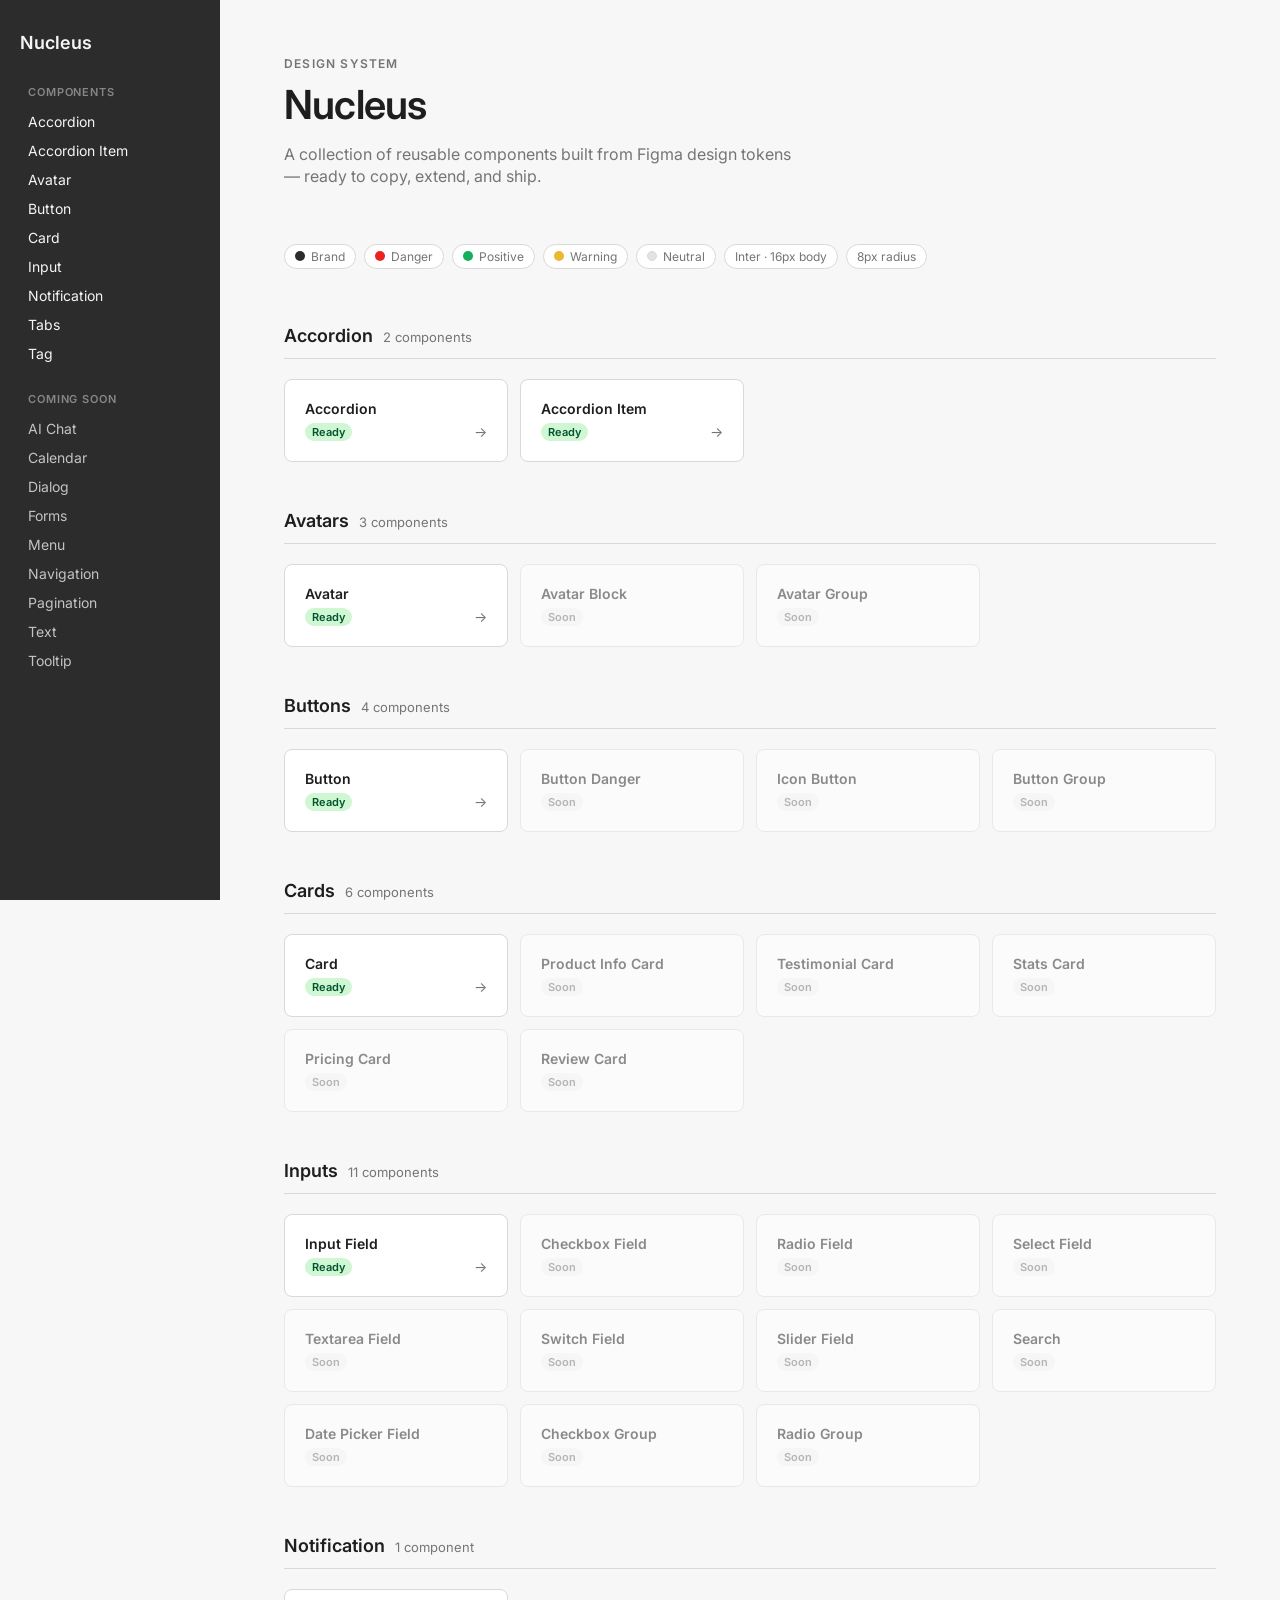
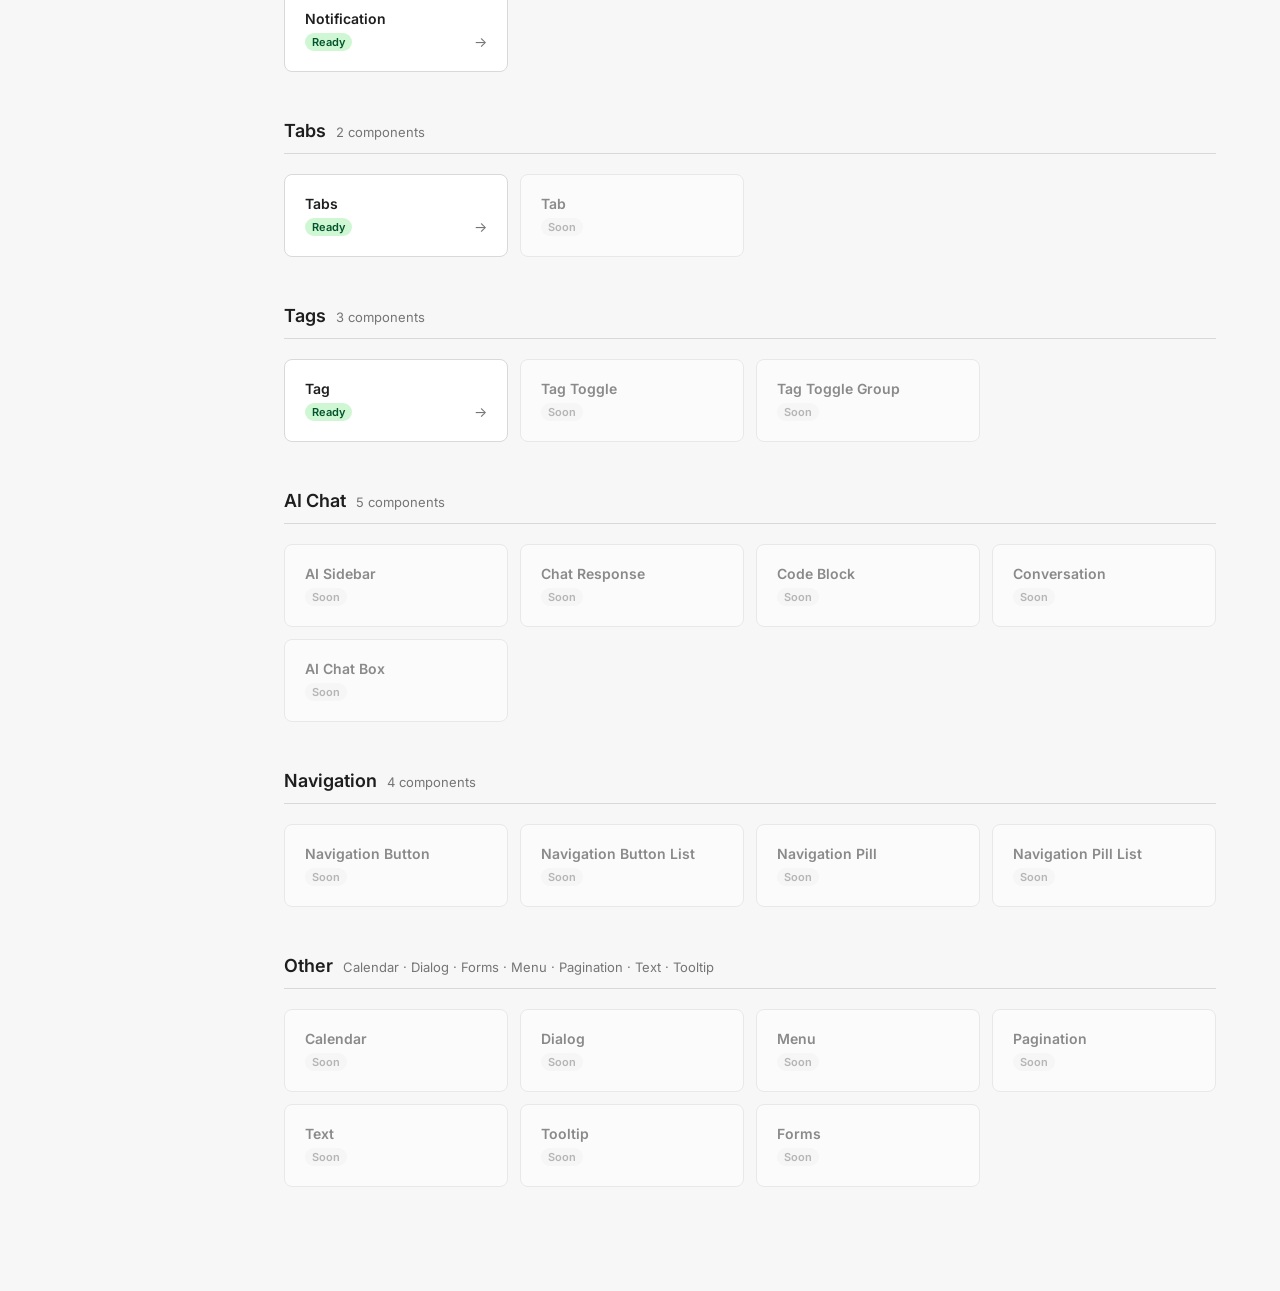
==== index.html @ 60c3a08c "Initial Nucleus design system implementation Implements accordion, avatar, button, card, input, noti" ====
<!DOCTYPE html>
<html lang="en">
<head>
  <meta charset="UTF-8" />
  <meta name="viewport" content="width=device-width, initial-scale=1.0" />
  <title>Nucleus Design System</title>
  <link rel="preconnect" href="https://fonts.googleapis.com" />
  <link rel="preconnect" href="https://fonts.gstatic.com" crossorigin />
  <link href="https://fonts.googleapis.com/css2?family=Inter:wght@400;600&display=swap" rel="stylesheet" />
  <link rel="stylesheet" href="tokens.css" />
  <style>
    *, *::before, *::after { box-sizing: border-box; margin: 0; padding: 0; }

    body {
      font-family: var(--sds-typography-body-font-family);
      background: #f7f7f7;
      color: var(--sds-color-text-default-default);
      min-height: 100vh;
    }

    /* ── Layout ── */
    .layout {
      display: grid;
      grid-template-columns: 220px 1fr;
      min-height: 100vh;
    }

    /* ── Sidebar ── */
    .sidebar {
      background: var(--sds-color-background-brand-default);
      padding: 32px 20px;
      position: sticky;
      top: 0;
      height: 100vh;
      overflow-y: auto;
    }

    .sidebar__logo {
      font-size: 18px;
      font-weight: var(--sds-typography-body-font-weight-strong);
      color: var(--sds-color-text-brand-on-brand);
      margin-bottom: 32px;
      display: block;
      text-decoration: none;
    }

    .sidebar__section {
      margin-bottom: 24px;
    }

    .sidebar__label {
      font-size: 11px;
      font-weight: 600;
      letter-spacing: 0.08em;
      text-transform: uppercase;
      color: rgba(245,245,245,0.45);
      margin-bottom: 8px;
      padding: 0 8px;
    }

    .sidebar__link {
      display: block;
      padding: 6px 8px;
      border-radius: var(--sds-size-radius-100);
      font-size: 14px;
      color: rgba(245,245,245,0.75);
      text-decoration: none;
      transition: background 0.1s, color 0.1s;
    }

    .sidebar__link:hover {
      background: rgba(255,255,255,0.1);
      color: var(--sds-color-text-brand-on-brand);
    }

    .sidebar__link.available {
      color: var(--sds-color-text-brand-on-brand);
    }

    /* ── Main ── */
    .main {
      padding: 56px 64px;
      max-width: 1100px;
    }

    /* ── Hero ── */
    .hero {
      margin-bottom: 56px;
    }

    .hero__eyebrow {
      font-size: 12px;
      font-weight: 600;
      letter-spacing: 0.1em;
      text-transform: uppercase;
      color: var(--sds-color-text-default-secondary);
      margin-bottom: 12px;
    }

    .hero__title {
      font-size: 40px;
      font-weight: var(--sds-typography-heading-font-weight);
      letter-spacing: -0.02em;
      line-height: 1.1;
      color: var(--sds-color-text-default-default);
      margin-bottom: 16px;
    }

    .hero__subtitle {
      font-size: var(--sds-typography-body-size-medium);
      line-height: var(--sds-typography-body-line-height);
      color: var(--sds-color-text-default-secondary);
      max-width: 520px;
    }

    /* ── Token strip ── */
    .token-strip {
      display: flex;
      gap: 8px;
      margin-bottom: 56px;
      flex-wrap: wrap;
    }

    .token-chip {
      display: inline-flex;
      align-items: center;
      gap: 6px;
      padding: 4px 10px;
      border-radius: var(--sds-size-radius-full);
      border: 1px solid var(--sds-color-border-default-default);
      font-size: 12px;
      color: var(--sds-color-text-default-secondary);
      background: var(--sds-color-background-default-default);
    }

    .token-chip__dot {
      width: 10px;
      height: 10px;
      border-radius: 50%;
      flex-shrink: 0;
    }

    /* ── Section ── */
    .section { margin-bottom: 48px; }

    .section__header {
      display: flex;
      align-items: baseline;
      gap: 10px;
      margin-bottom: 20px;
      padding-bottom: 12px;
      border-bottom: 1px solid var(--sds-color-border-default-default);
    }

    .section__title {
      font-size: 18px;
      font-weight: var(--sds-typography-body-font-weight-strong);
      color: var(--sds-color-text-default-default);
    }

    .section__count {
      font-size: 13px;
      color: var(--sds-color-text-default-secondary);
    }

    /* ── Component grid ── */
    .grid {
      display: grid;
      grid-template-columns: repeat(auto-fill, minmax(200px, 1fr));
      gap: 12px;
    }

    /* ── Component card ── */
    .comp-card {
      background: var(--sds-color-background-default-default);
      border: 1px solid var(--sds-color-border-default-default);
      border-radius: var(--sds-size-radius-200);
      padding: 20px;
      text-decoration: none;
      display: flex;
      flex-direction: column;
      gap: 6px;
      transition: border-color 0.15s, box-shadow 0.15s;
    }

    .comp-card:hover {
      border-color: var(--sds-color-border-neutral-secondary);
      box-shadow: 0 2px 8px rgba(0,0,0,0.08);
    }

    .comp-card--available {
      cursor: pointer;
    }

    .comp-card--unavailable {
      opacity: 0.5;
      cursor: default;
      pointer-events: none;
    }

    .comp-card__name {
      font-size: 14px;
      font-weight: var(--sds-typography-body-font-weight-strong);
      color: var(--sds-color-text-default-default);
    }

    .comp-card__meta {
      display: flex;
      align-items: center;
      justify-content: space-between;
    }

    .comp-card__arrow {
      font-size: 14px;
      color: var(--sds-color-text-default-secondary);
    }

    .badge {
      font-size: 11px;
      font-weight: 600;
      padding: 2px 7px;
      border-radius: var(--sds-size-radius-full);
    }

    .badge--ready {
      background: var(--sds-color-background-positive-secondary);
      color: var(--sds-color-text-positive-on-positive-secondary);
    }

    .badge--soon {
      background: var(--sds-color-background-default-secondary);
      color: var(--sds-color-text-default-secondary);
    }
  </style>
</head>
<body>
  <div class="layout">

    <!-- Sidebar -->
    <nav class="sidebar">
      <a class="sidebar__logo" href="index.html">Nucleus</a>

      <div class="sidebar__section">
        <div class="sidebar__label">Components</div>
        <a class="sidebar__link available" href="components/accordion.html">Accordion</a>
        <a class="sidebar__link available" href="components/accordion-item.html">Accordion Item</a>
        <a class="sidebar__link available" href="components/avatar.html">Avatar</a>
        <a class="sidebar__link available" href="components/button.html">Button</a>
        <a class="sidebar__link available" href="components/card.html">Card</a>
        <a class="sidebar__link available" href="components/input.html">Input</a>
        <a class="sidebar__link available" href="components/notification.html">Notification</a>
        <a class="sidebar__link available" href="components/tabs.html">Tabs</a>
        <a class="sidebar__link available" href="components/tag.html">Tag</a>
      </div>

      <div class="sidebar__section">
        <div class="sidebar__label">Coming soon</div>
        <a class="sidebar__link" href="#">AI Chat</a>
        <a class="sidebar__link" href="#">Calendar</a>
        <a class="sidebar__link" href="#">Dialog</a>
        <a class="sidebar__link" href="#">Forms</a>
        <a class="sidebar__link" href="#">Menu</a>
        <a class="sidebar__link" href="#">Navigation</a>
        <a class="sidebar__link" href="#">Pagination</a>
        <a class="sidebar__link" href="#">Text</a>
        <a class="sidebar__link" href="#">Tooltip</a>
      </div>
    </nav>

    <!-- Main content -->
    <main class="main">

      <!-- Hero -->
      <div class="hero">
        <p class="hero__eyebrow">Design System</p>
        <h1 class="hero__title">Nucleus</h1>
        <p class="hero__subtitle">A collection of reusable components built from Figma design tokens — ready to copy, extend, and ship.</p>
      </div>

      <!-- Token preview strip -->
      <div class="token-strip">
        <span class="token-chip"><span class="token-chip__dot" style="background:#2c2c2c"></span>Brand</span>
        <span class="token-chip"><span class="token-chip__dot" style="background:#ec221f"></span>Danger</span>
        <span class="token-chip"><span class="token-chip__dot" style="background:#14ae5c"></span>Positive</span>
        <span class="token-chip"><span class="token-chip__dot" style="background:#e8b931"></span>Warning</span>
        <span class="token-chip"><span class="token-chip__dot" style="background:#e3e3e3; border:1px solid #d9d9d9"></span>Neutral</span>
        <span class="token-chip">Inter · 16px body</span>
        <span class="token-chip">8px radius</span>
      </div>

      <!-- Accordion -->
      <div class="section">
        <div class="section__header">
          <span class="section__title">Accordion</span>
          <span class="section__count">2 components</span>
        </div>
        <div class="grid">
          <a class="comp-card comp-card--available" href="components/accordion.html">
            <span class="comp-card__name">Accordion</span>
            <div class="comp-card__meta">
              <span class="badge badge--ready">Ready</span>
              <span class="comp-card__arrow">→</span>
            </div>
          </a>
          <a class="comp-card comp-card--available" href="components/accordion-item.html">
            <span class="comp-card__name">Accordion Item</span>
            <div class="comp-card__meta">
              <span class="badge badge--ready">Ready</span>
              <span class="comp-card__arrow">→</span>
            </div>
          </a>
        </div>
      </div>

      <!-- Avatars -->
      <div class="section">
        <div class="section__header">
          <span class="section__title">Avatars</span>
          <span class="section__count">3 components</span>
        </div>
        <div class="grid">
          <a class="comp-card comp-card--available" href="components/avatar.html">
            <span class="comp-card__name">Avatar</span>
            <div class="comp-card__meta">
              <span class="badge badge--ready">Ready</span>
              <span class="comp-card__arrow">→</span>
            </div>
          </a>
          <div class="comp-card comp-card--unavailable">
            <span class="comp-card__name">Avatar Block</span>
            <div class="comp-card__meta"><span class="badge badge--soon">Soon</span></div>
          </div>
          <div class="comp-card comp-card--unavailable">
            <span class="comp-card__name">Avatar Group</span>
            <div class="comp-card__meta"><span class="badge badge--soon">Soon</span></div>
          </div>
        </div>
      </div>

      <!-- Buttons -->
      <div class="section">
        <div class="section__header">
          <span class="section__title">Buttons</span>
          <span class="section__count">4 components</span>
        </div>
        <div class="grid">
          <a class="comp-card comp-card--available" href="components/button.html">
            <span class="comp-card__name">Button</span>
            <div class="comp-card__meta">
              <span class="badge badge--ready">Ready</span>
              <span class="comp-card__arrow">→</span>
            </div>
          </a>
          <div class="comp-card comp-card--unavailable">
            <span class="comp-card__name">Button Danger</span>
            <div class="comp-card__meta"><span class="badge badge--soon">Soon</span></div>
          </div>
          <div class="comp-card comp-card--unavailable">
            <span class="comp-card__name">Icon Button</span>
            <div class="comp-card__meta"><span class="badge badge--soon">Soon</span></div>
          </div>
          <div class="comp-card comp-card--unavailable">
            <span class="comp-card__name">Button Group</span>
            <div class="comp-card__meta"><span class="badge badge--soon">Soon</span></div>
          </div>
        </div>
      </div>

      <!-- Cards -->
      <div class="section">
        <div class="section__header">
          <span class="section__title">Cards</span>
          <span class="section__count">6 components</span>
        </div>
        <div class="grid">
          <a class="comp-card comp-card--available" href="components/card.html">
            <span class="comp-card__name">Card</span>
            <div class="comp-card__meta">
              <span class="badge badge--ready">Ready</span>
              <span class="comp-card__arrow">→</span>
            </div>
          </a>
          <div class="comp-card comp-card--unavailable">
            <span class="comp-card__name">Product Info Card</span>
            <div class="comp-card__meta"><span class="badge badge--soon">Soon</span></div>
          </div>
          <div class="comp-card comp-card--unavailable">
            <span class="comp-card__name">Testimonial Card</span>
            <div class="comp-card__meta"><span class="badge badge--soon">Soon</span></div>
          </div>
          <div class="comp-card comp-card--unavailable">
            <span class="comp-card__name">Stats Card</span>
            <div class="comp-card__meta"><span class="badge badge--soon">Soon</span></div>
          </div>
          <div class="comp-card comp-card--unavailable">
            <span class="comp-card__name">Pricing Card</span>
            <div class="comp-card__meta"><span class="badge badge--soon">Soon</span></div>
          </div>
          <div class="comp-card comp-card--unavailable">
            <span class="comp-card__name">Review Card</span>
            <div class="comp-card__meta"><span class="badge badge--soon">Soon</span></div>
          </div>
        </div>
      </div>

      <!-- Inputs -->
      <div class="section">
        <div class="section__header">
          <span class="section__title">Inputs</span>
          <span class="section__count">11 components</span>
        </div>
        <div class="grid">
          <a class="comp-card comp-card--available" href="components/input.html">
            <span class="comp-card__name">Input Field</span>
            <div class="comp-card__meta">
              <span class="badge badge--ready">Ready</span>
              <span class="comp-card__arrow">→</span>
            </div>
          </a>
          <div class="comp-card comp-card--unavailable">
            <span class="comp-card__name">Checkbox Field</span>
            <div class="comp-card__meta"><span class="badge badge--soon">Soon</span></div>
          </div>
          <div class="comp-card comp-card--unavailable">
            <span class="comp-card__name">Radio Field</span>
            <div class="comp-card__meta"><span class="badge badge--soon">Soon</span></div>
          </div>
          <div class="comp-card comp-card--unavailable">
            <span class="comp-card__name">Select Field</span>
            <div class="comp-card__meta"><span class="badge badge--soon">Soon</span></div>
          </div>
          <div class="comp-card comp-card--unavailable">
            <span class="comp-card__name">Textarea Field</span>
            <div class="comp-card__meta"><span class="badge badge--soon">Soon</span></div>
          </div>
          <div class="comp-card comp-card--unavailable">
            <span class="comp-card__name">Switch Field</span>
            <div class="comp-card__meta"><span class="badge badge--soon">Soon</span></div>
          </div>
          <div class="comp-card comp-card--unavailable">
            <span class="comp-card__name">Slider Field</span>
            <div class="comp-card__meta"><span class="badge badge--soon">Soon</span></div>
          </div>
          <div class="comp-card comp-card--unavailable">
            <span class="comp-card__name">Search</span>
            <div class="comp-card__meta"><span class="badge badge--soon">Soon</span></div>
          </div>
          <div class="comp-card comp-card--unavailable">
            <span class="comp-card__name">Date Picker Field</span>
            <div class="comp-card__meta"><span class="badge badge--soon">Soon</span></div>
          </div>
          <div class="comp-card comp-card--unavailable">
            <span class="comp-card__name">Checkbox Group</span>
            <div class="comp-card__meta"><span class="badge badge--soon">Soon</span></div>
          </div>
          <div class="comp-card comp-card--unavailable">
            <span class="comp-card__name">Radio Group</span>
            <div class="comp-card__meta"><span class="badge badge--soon">Soon</span></div>
          </div>
        </div>
      </div>

      <!-- Notification -->
      <div class="section">
        <div class="section__header">
          <span class="section__title">Notification</span>
          <span class="section__count">1 component</span>
        </div>
        <div class="grid">
          <a class="comp-card comp-card--available" href="components/notification.html">
            <span class="comp-card__name">Notification</span>
            <div class="comp-card__meta">
              <span class="badge badge--ready">Ready</span>
              <span class="comp-card__arrow">→</span>
            </div>
          </a>
        </div>
      </div>

      <!-- Tabs -->
      <div class="section">
        <div class="section__header">
          <span class="section__title">Tabs</span>
          <span class="section__count">2 components</span>
        </div>
        <div class="grid">
          <a class="comp-card comp-card--available" href="components/tabs.html">
            <span class="comp-card__name">Tabs</span>
            <div class="comp-card__meta">
              <span class="badge badge--ready">Ready</span>
              <span class="comp-card__arrow">→</span>
            </div>
          </a>
          <div class="comp-card comp-card--unavailable">
            <span class="comp-card__name">Tab</span>
            <div class="comp-card__meta"><span class="badge badge--soon">Soon</span></div>
          </div>
        </div>
      </div>

      <!-- Tags -->
      <div class="section">
        <div class="section__header">
          <span class="section__title">Tags</span>
          <span class="section__count">3 components</span>
        </div>
        <div class="grid">
          <a class="comp-card comp-card--available" href="components/tag.html">
            <span class="comp-card__name">Tag</span>
            <div class="comp-card__meta">
              <span class="badge badge--ready">Ready</span>
              <span class="comp-card__arrow">→</span>
            </div>
          </a>
          <div class="comp-card comp-card--unavailable">
            <span class="comp-card__name">Tag Toggle</span>
            <div class="comp-card__meta"><span class="badge badge--soon">Soon</span></div>
          </div>
          <div class="comp-card comp-card--unavailable">
            <span class="comp-card__name">Tag Toggle Group</span>
            <div class="comp-card__meta"><span class="badge badge--soon">Soon</span></div>
          </div>
        </div>
      </div>

      <!-- Coming Soon categories -->
      <div class="section">
        <div class="section__header">
          <span class="section__title">AI Chat</span>
          <span class="section__count">5 components</span>
        </div>
        <div class="grid">
          <div class="comp-card comp-card--unavailable"><span class="comp-card__name">AI Sidebar</span><div class="comp-card__meta"><span class="badge badge--soon">Soon</span></div></div>
          <div class="comp-card comp-card--unavailable"><span class="comp-card__name">Chat Response</span><div class="comp-card__meta"><span class="badge badge--soon">Soon</span></div></div>
          <div class="comp-card comp-card--unavailable"><span class="comp-card__name">Code Block</span><div class="comp-card__meta"><span class="badge badge--soon">Soon</span></div></div>
          <div class="comp-card comp-card--unavailable"><span class="comp-card__name">Conversation</span><div class="comp-card__meta"><span class="badge badge--soon">Soon</span></div></div>
          <div class="comp-card comp-card--unavailable"><span class="comp-card__name">AI Chat Box</span><div class="comp-card__meta"><span class="badge badge--soon">Soon</span></div></div>
        </div>
      </div>

      <div class="section">
        <div class="section__header">
          <span class="section__title">Navigation</span>
          <span class="section__count">4 components</span>
        </div>
        <div class="grid">
          <div class="comp-card comp-card--unavailable"><span class="comp-card__name">Navigation Button</span><div class="comp-card__meta"><span class="badge badge--soon">Soon</span></div></div>
          <div class="comp-card comp-card--unavailable"><span class="comp-card__name">Navigation Button List</span><div class="comp-card__meta"><span class="badge badge--soon">Soon</span></div></div>
          <div class="comp-card comp-card--unavailable"><span class="comp-card__name">Navigation Pill</span><div class="comp-card__meta"><span class="badge badge--soon">Soon</span></div></div>
          <div class="comp-card comp-card--unavailable"><span class="comp-card__name">Navigation Pill List</span><div class="comp-card__meta"><span class="badge badge--soon">Soon</span></div></div>
        </div>
      </div>

      <div class="section">
        <div class="section__header">
          <span class="section__title">Other</span>
          <span class="section__count">Calendar · Dialog · Forms · Menu · Pagination · Text · Tooltip</span>
        </div>
        <div class="grid">
          <div class="comp-card comp-card--unavailable"><span class="comp-card__name">Calendar</span><div class="comp-card__meta"><span class="badge badge--soon">Soon</span></div></div>
          <div class="comp-card comp-card--unavailable"><span class="comp-card__name">Dialog</span><div class="comp-card__meta"><span class="badge badge--soon">Soon</span></div></div>
          <div class="comp-card comp-card--unavailable"><span class="comp-card__name">Menu</span><div class="comp-card__meta"><span class="badge badge--soon">Soon</span></div></div>
          <div class="comp-card comp-card--unavailable"><span class="comp-card__name">Pagination</span><div class="comp-card__meta"><span class="badge badge--soon">Soon</span></div></div>
          <div class="comp-card comp-card--unavailable"><span class="comp-card__name">Text</span><div class="comp-card__meta"><span class="badge badge--soon">Soon</span></div></div>
          <div class="comp-card comp-card--unavailable"><span class="comp-card__name">Tooltip</span><div class="comp-card__meta"><span class="badge badge--soon">Soon</span></div></div>
          <div class="comp-card comp-card--unavailable"><span class="comp-card__name">Forms</span><div class="comp-card__meta"><span class="badge badge--soon">Soon</span></div></div>
        </div>
      </div>

    </main>
  </div>
</body>
</html>
---- tokens.css ----
:root {
  /* ── Typography ── */
  --sds-typography-body-font-family: 'Inter', sans-serif;
  --sds-typography-body-font-weight-regular: 400;
  --sds-typography-body-font-weight-strong: 600;
  --sds-typography-body-size-medium: 16px;
  --sds-typography-body-size-small: 14px;
  --sds-typography-heading-font-family: 'Inter', sans-serif;
  --sds-typography-heading-font-weight: 600;
  --sds-typography-heading-size-base: 24px;
  --sds-typography-heading-line-height: 1.2;
  --sds-typography-heading-letter-spacing: -0.02em;
  --sds-typography-subheading-font-family: 'Inter', sans-serif;
  --sds-typography-subheading-font-weight: 400;
  --sds-typography-subheading-size-medium: 20px;
  --sds-typography-subheading-line-height: 1.2;
  --sds-typography-body-line-height: 1.4;
  --sds-typography-scale-06: 32px;
  --sds-typography-scale-07: 40px;

  /* ── Spacing ── */
  --sds-size-space-100: 4px;
  --sds-size-space-200: 8px;
  --sds-size-space-300: 12px;
  --sds-size-space-400: 16px;
  --sds-size-space-600: 24px;
  --sds-size-padding-md: 12px;
  --sds-size-padding-lg: 16px;

  /* ── Border ── */
  --sds-size-stroke-border: 1px;
  --sds-responsive-border-width: 1px;

  /* ── Radius ── */
  --sds-size-radius-100: 4px;
  --sds-size-radius-200: 8px;
  --sds-size-radius-full: 9999px;

  /* ── Icon sizes ── */
  --sds-size-icon-small: 24px;
  --sds-size-icon-medium: 32px;
  --sds-size-icon-large: 40px;

  /* ── Colors: Text ── */
  --sds-color-text-default-default: #1e1e1e;
  --sds-color-text-default-secondary: #757575;
  --sds-color-text-default-tertiary: #b3b3b3;
  --sds-color-text-neutral-default: #303030;
  --sds-color-text-neutral-tertiary: #767676;
  --sds-color-text-brand-on-brand: #f5f5f5;
  --sds-color-text-brand-on-brand-tertiary: #2c2c2c;
  --sds-color-text-danger-default: #900b09;
  --sds-color-text-danger-on-danger: #fee9e7;
  --sds-color-text-danger-on-danger-secondary: #900b09;
  --sds-color-text-danger-on-danger-tertiary: #900b09;
  --sds-color-text-positive-on-positive: #ebffee;
  --sds-color-text-positive-on-positive-secondary: #02542d;
  --sds-color-text-warning-on-warning: #401b01;
  --sds-color-text-warning-on-warning-secondary: #682d03;
  --sds-color-text-disabled-default: #b3b3b3;
  --sds-color-text-disabled-on-disabled: #b3b3b3;

  /* ── Colors: Background ── */
  --sds-color-background-default-default: #ffffff;
  --sds-color-background-default-default-hover: #f5f5f5;
  --sds-color-background-default-secondary: #f5f5f5;
  --sds-color-background-default-secondary-hover: #e6e6e6;
  --sds-color-background-default-tertiary: #d9d9d9;
  --sds-color-background-default-tertiary-hover: #b3b3b3;
  --sds-color-background-brand-default: #2c2c2c;
  --sds-color-background-brand-hover: #1e1e1e;
  --sds-color-background-brand-tertiary: #f5f5f5;
  --sds-color-background-brand-tertiary-hover: #e6e6e6;
  --sds-color-background-neutral-tertiary: #e3e3e3;
  --sds-color-background-neutral-tertiary-hover: #cdcdcd;
  --sds-color-background-danger-default: #ec221f;
  --sds-color-background-danger-hover: #c00f0c;
  --sds-color-background-danger-secondary: #fdd3d0;
  --sds-color-background-danger-secondary-hover: #fcb3ad;
  --sds-color-background-danger-tertiary: #fee9e7;
  --sds-color-background-positive-default: #14ae5c;
  --sds-color-background-positive-hover: #009951;
  --sds-color-background-positive-secondary: #cff7d3;
  --sds-color-background-positive-secondary-hover: #aff4c6;
  --sds-color-background-warning-default: #e8b931;
  --sds-color-background-warning-hover: #e5a000;
  --sds-color-background-warning-secondary: #fff1c2;
  --sds-color-background-warning-secondary-hover: #ffe8a3;
  --sds-color-background-disabled-default: #d9d9d9;
  --sds-color-slate-200: #e3e3e3;

  /* ── Colors: Border ── */
  --sds-color-border-default-default: #d9d9d9;
  --sds-color-border-default-secondary: #757575;
  --sds-color-border-brand-default: #2c2c2c;
  --sds-color-border-neutral-default: #303030;
  --sds-color-border-neutral-secondary: #767676;
  --sds-color-border-neutral-tertiary: #b2b2b2;
  --sds-color-border-danger-default: #900b09;
  --sds-color-border-danger-secondary: #c00f0c;
  --sds-color-border-danger-tertiary: #ec221f;
  --sds-color-border-disabled-default: #b3b3b3;

  /* ── Colors: Icon ── */
  --sds-color-icon-default-default: #1e1e1e;
}
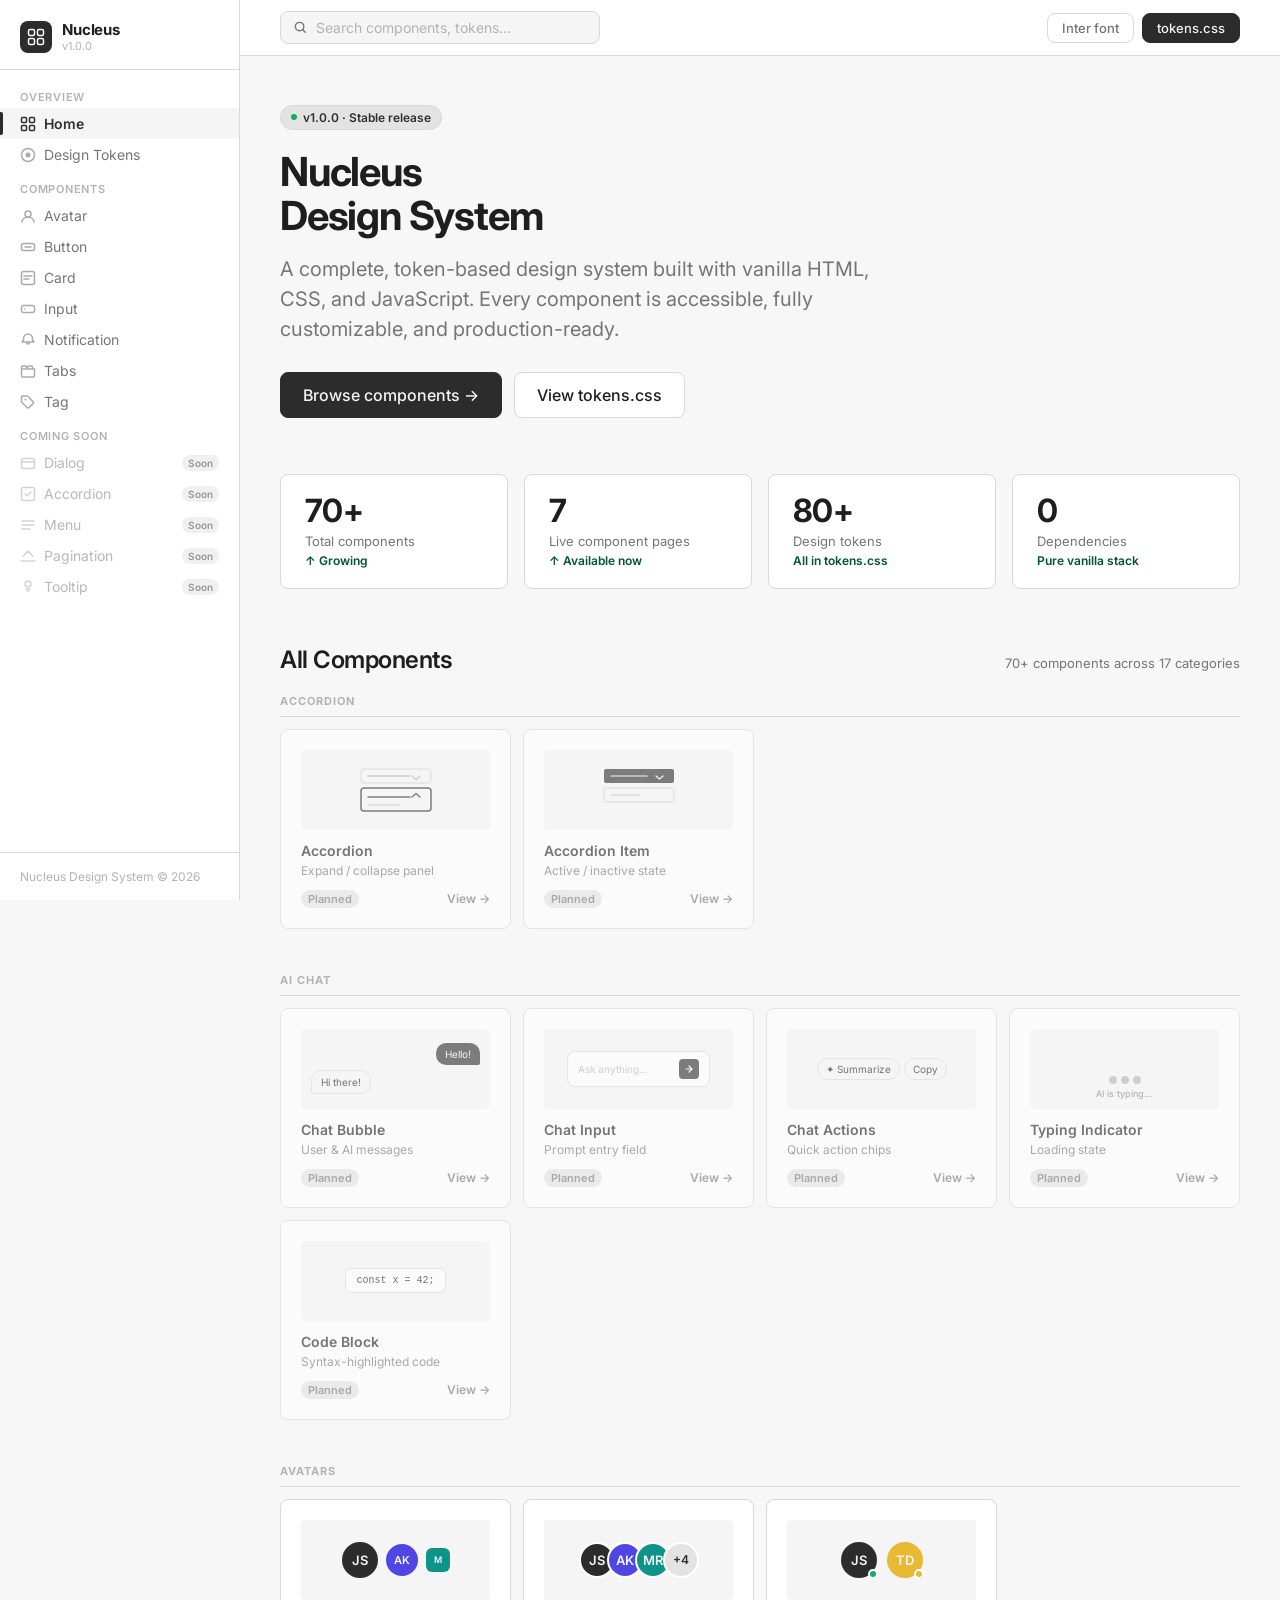
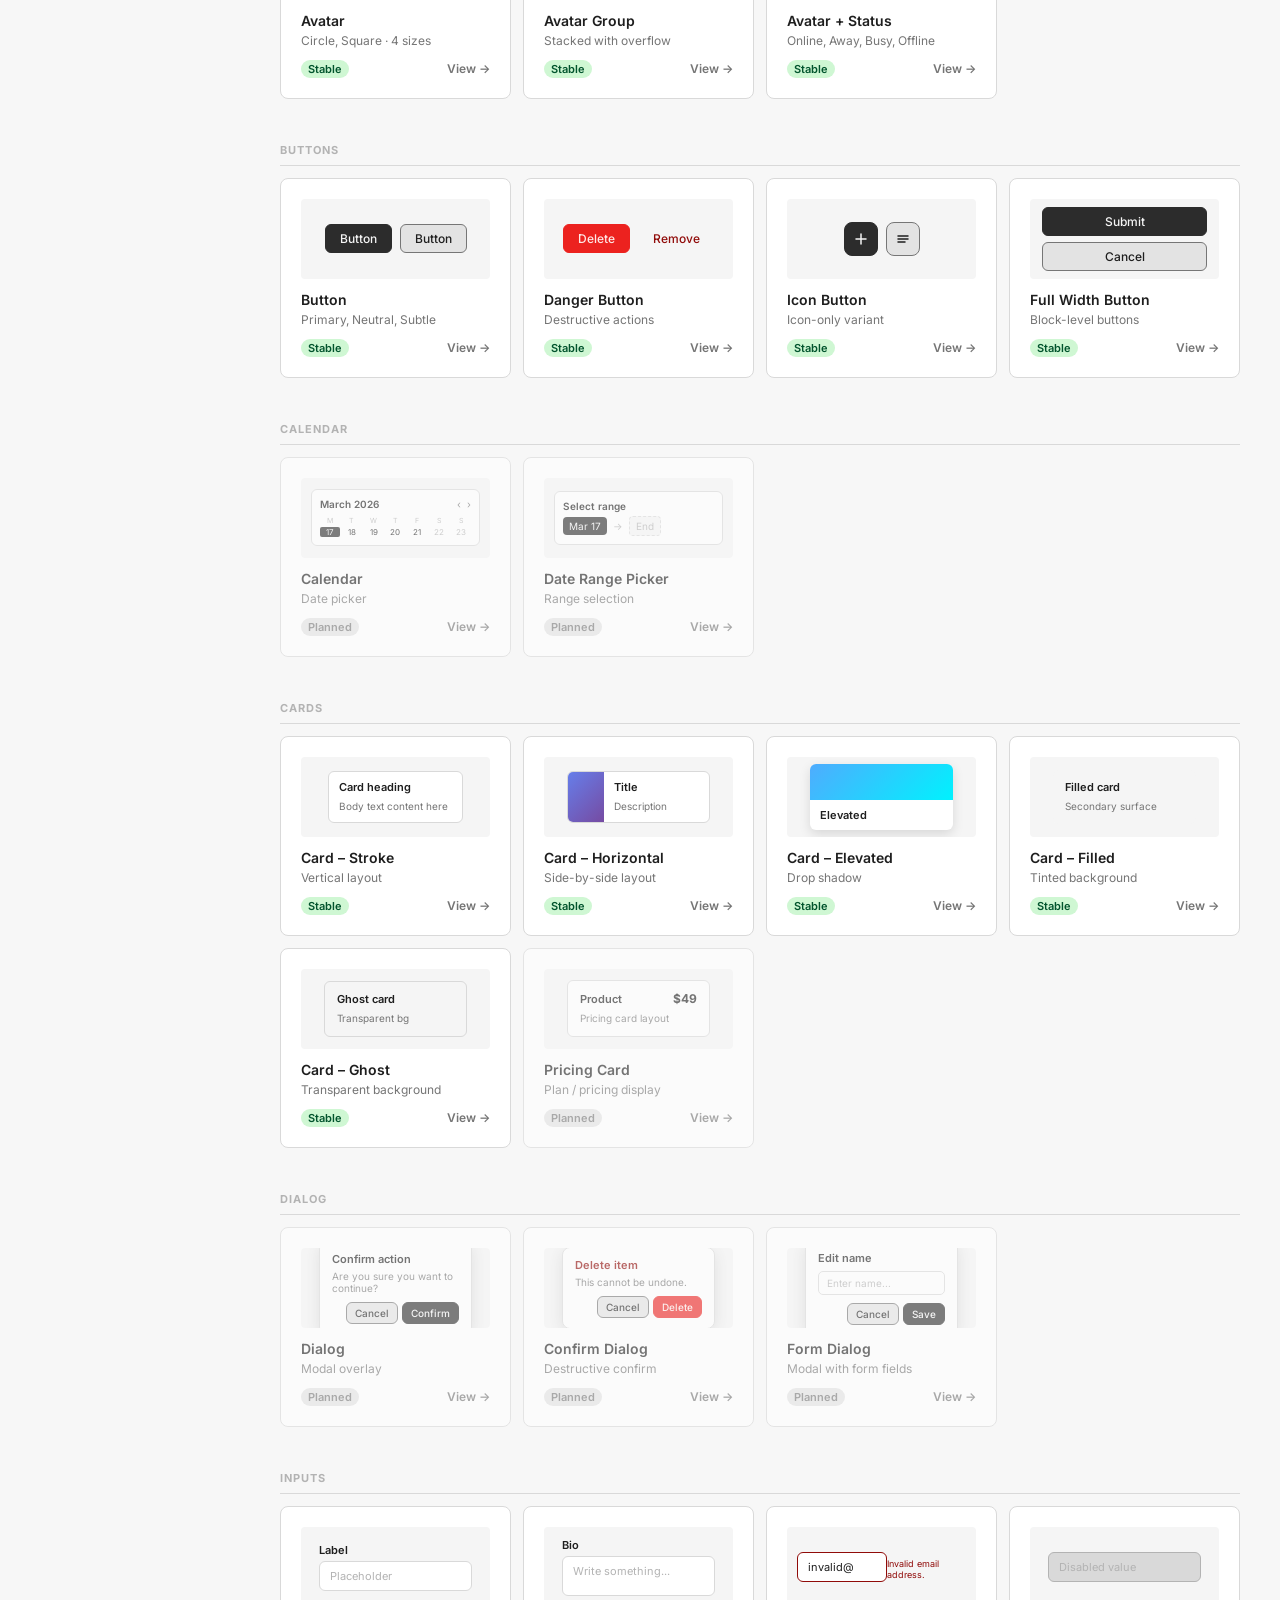
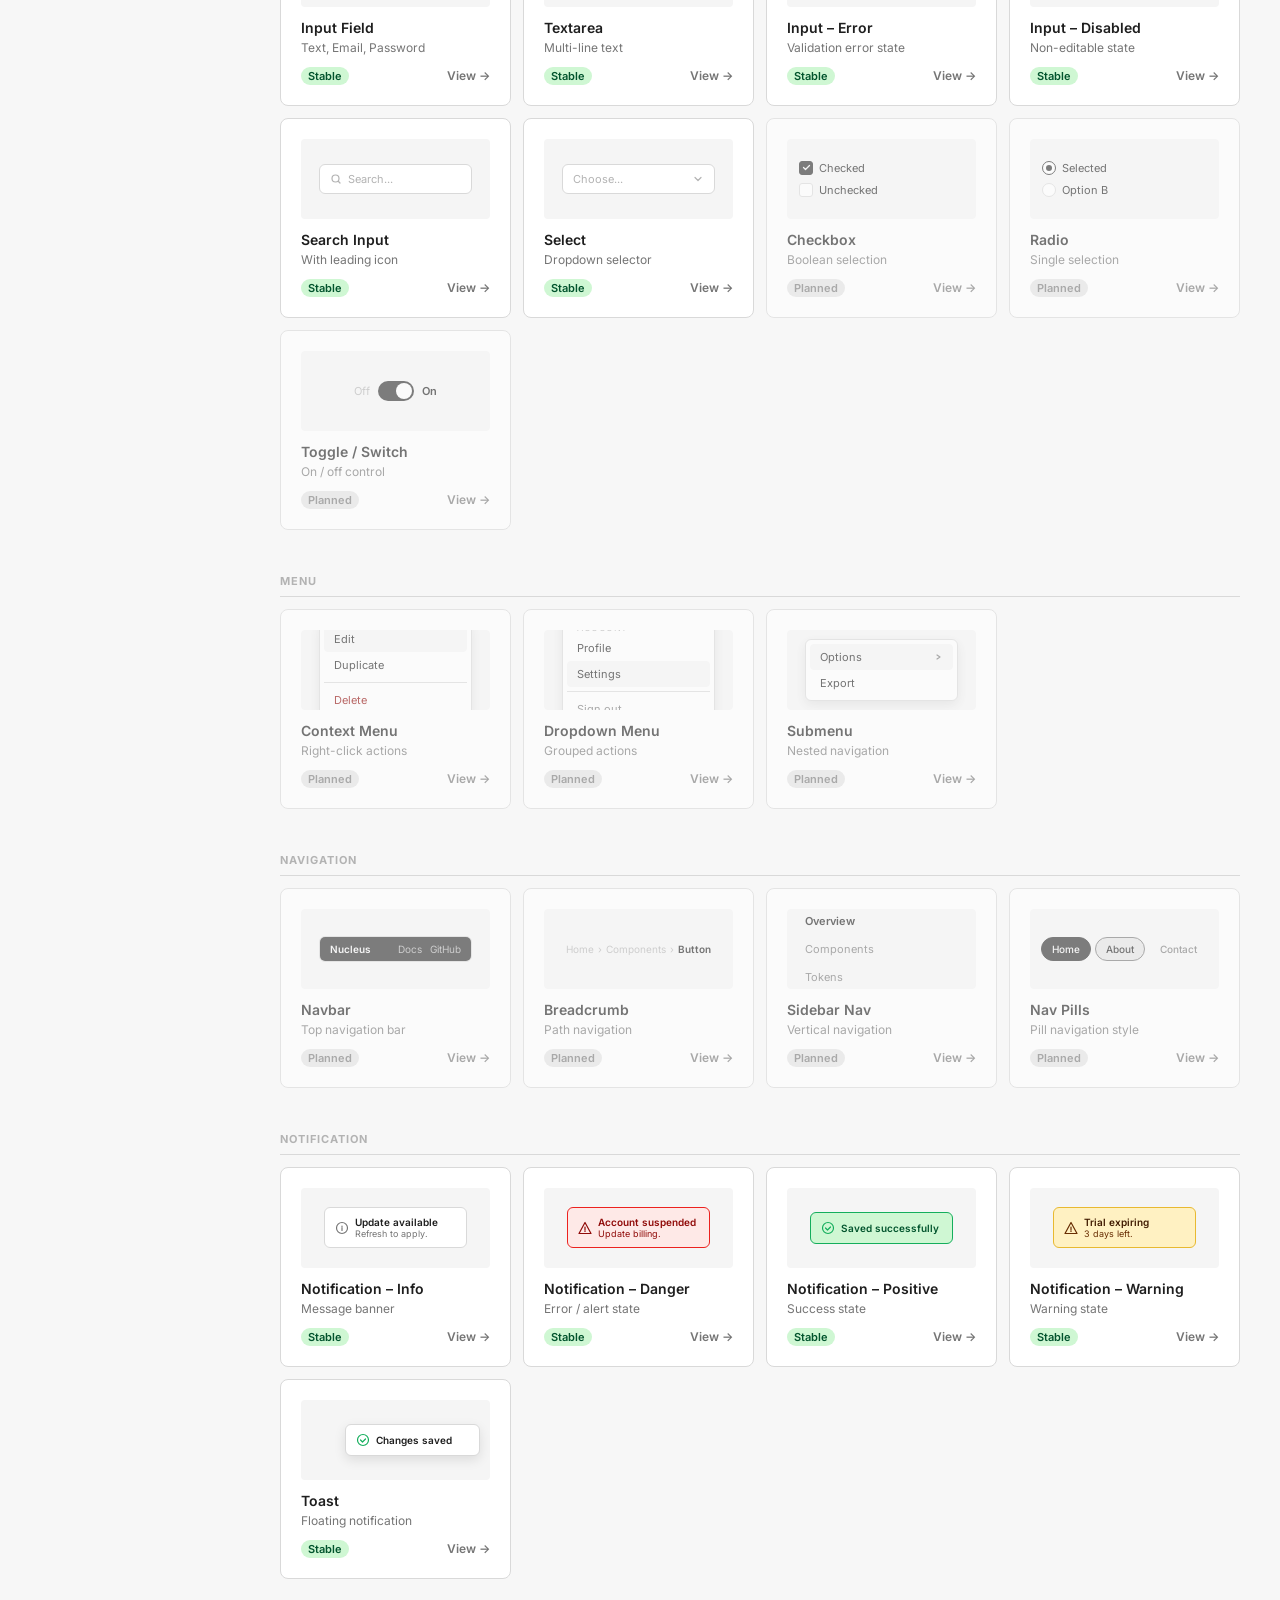
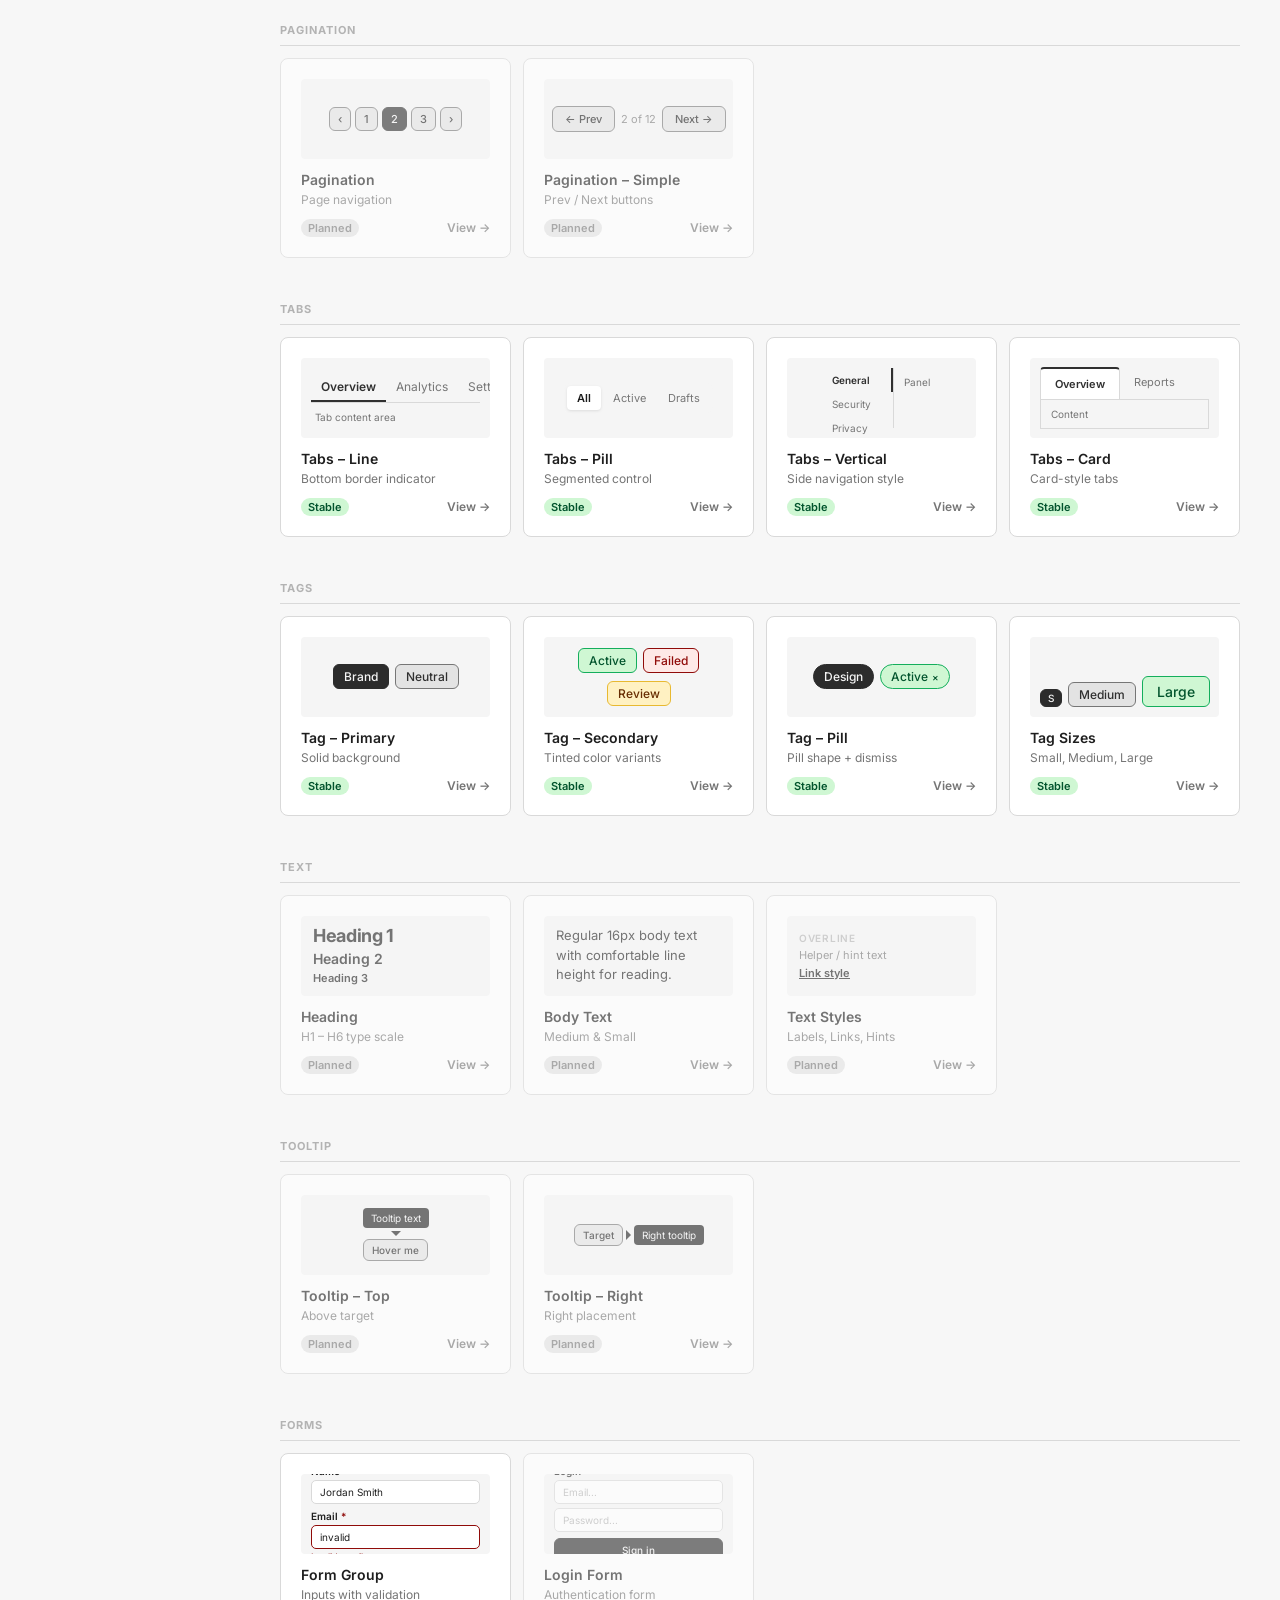
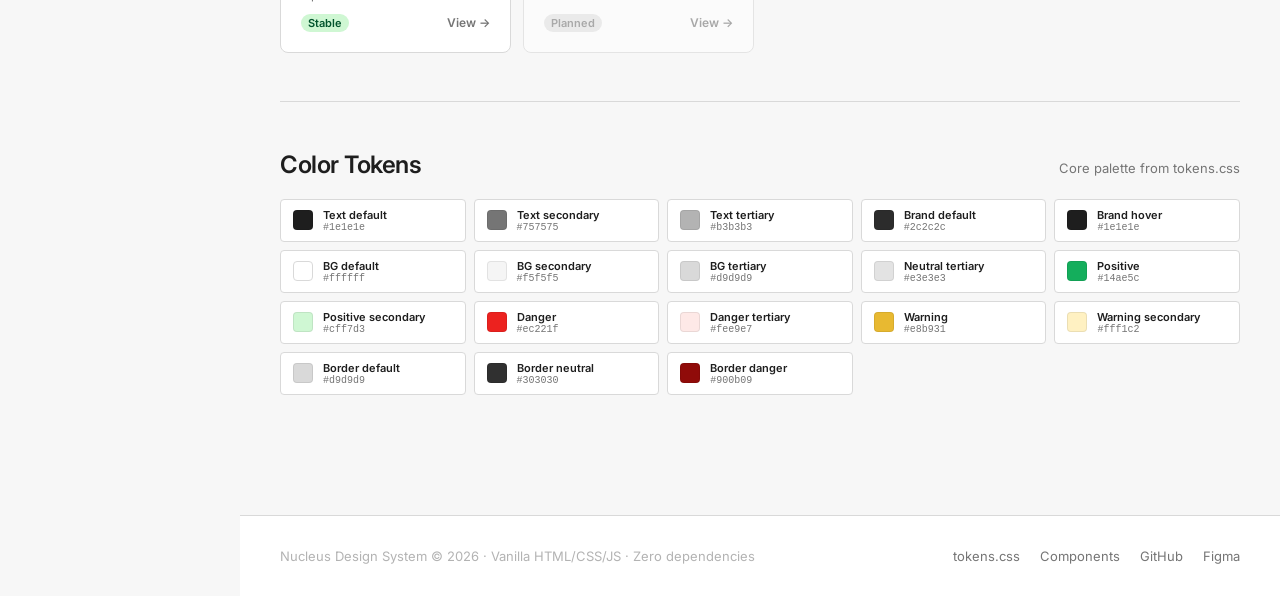
==== commit 679ff632: "Enhance index with full component catalogue and search Adds live search, inline component previews, " ====
--- a/index.html
+++ b/index.html
@@ -3,571 +3,1125 @@
 <head>
   <meta charset="UTF-8" />
   <meta name="viewport" content="width=device-width, initial-scale=1.0" />
-  <title>Nucleus Design System</title>
+  <title>Nucleus – Design System</title>
   <link rel="preconnect" href="https://fonts.googleapis.com" />
   <link rel="preconnect" href="https://fonts.gstatic.com" crossorigin />
-  <link href="https://fonts.googleapis.com/css2?family=Inter:wght@400;600&display=swap" rel="stylesheet" />
-  <link rel="stylesheet" href="tokens.css" />
+  <link href="https://fonts.googleapis.com/css2?family=Inter:wght@400;500;600;700&display=swap" rel="stylesheet" />
+  <link rel="stylesheet" href="./tokens.css" />
   <style>
     *, *::before, *::after { box-sizing: border-box; margin: 0; padding: 0; }
-
+    html { height: 100%; }
     body {
       font-family: var(--sds-typography-body-font-family);
       background: #f7f7f7;
       color: var(--sds-color-text-default-default);
-      min-height: 100vh;
-    }
-
-    /* ── Layout ── */
-    .layout {
-      display: grid;
-      grid-template-columns: 220px 1fr;
-      min-height: 100vh;
-    }
-
-    /* ── Sidebar ── */
+      min-height: 100%;
+      display: flex;
+      flex-direction: column;
+    }
+    .layout { display: flex; flex: 1; min-height: 100vh; }
+
+    /* ── SIDEBAR ── */
     .sidebar {
+      width: 240px; flex-shrink: 0;
+      background: var(--sds-color-background-default-default);
+      border-right: 1px solid var(--sds-color-border-default-default);
+      position: fixed; top: 0; left: 0; height: 100vh;
+      display: flex; flex-direction: column; overflow-y: auto; z-index: 100;
+    }
+    .sidebar__logo {
+      display: flex; align-items: center; gap: 10px;
+      padding: 20px 20px 16px;
+      border-bottom: 1px solid var(--sds-color-border-default-default);
+      text-decoration: none; flex-shrink: 0;
+    }
+    .sidebar__logo-mark {
+      width: 32px; height: 32px;
       background: var(--sds-color-background-brand-default);
-      padding: 32px 20px;
-      position: sticky;
-      top: 0;
-      height: 100vh;
-      overflow-y: auto;
-    }
-
-    .sidebar__logo {
-      font-size: 18px;
-      font-weight: var(--sds-typography-body-font-weight-strong);
-      color: var(--sds-color-text-brand-on-brand);
-      margin-bottom: 32px;
-      display: block;
-      text-decoration: none;
-    }
-
-    .sidebar__section {
-      margin-bottom: 24px;
-    }
-
-    .sidebar__label {
-      font-size: 11px;
-      font-weight: 600;
-      letter-spacing: 0.08em;
-      text-transform: uppercase;
-      color: rgba(245,245,245,0.45);
-      margin-bottom: 8px;
-      padding: 0 8px;
-    }
-
+      border-radius: 8px; display: flex; align-items: center; justify-content: center; flex-shrink: 0;
+    }
+    .sidebar__logo-mark svg { width: 18px; height: 18px; color: var(--sds-color-text-brand-on-brand); }
+    .sidebar__logo-name { font-size: 15px; font-weight: 700; color: var(--sds-color-text-default-default); letter-spacing: -0.01em; }
+    .sidebar__logo-version { font-size: 11px; color: var(--sds-color-text-default-tertiary); }
+    .sidebar__nav { flex: 1; padding: 12px 0; overflow-y: auto; }
+    .sidebar__section { margin-bottom: 4px; }
+    .sidebar__section-label {
+      font-size: 11px; font-weight: 600; color: var(--sds-color-text-default-tertiary);
+      text-transform: uppercase; letter-spacing: 0.07em; padding: 8px 20px 4px;
+    }
     .sidebar__link {
-      display: block;
-      padding: 6px 8px;
-      border-radius: var(--sds-size-radius-100);
-      font-size: 14px;
-      color: rgba(245,245,245,0.75);
-      text-decoration: none;
-      transition: background 0.1s, color 0.1s;
-    }
-
-    .sidebar__link:hover {
-      background: rgba(255,255,255,0.1);
-      color: var(--sds-color-text-brand-on-brand);
-    }
-
-    .sidebar__link.available {
-      color: var(--sds-color-text-brand-on-brand);
-    }
-
-    /* ── Main ── */
-    .main {
-      padding: 56px 64px;
-      max-width: 1100px;
-    }
-
-    /* ── Hero ── */
-    .hero {
-      margin-bottom: 56px;
-    }
-
-    .hero__eyebrow {
-      font-size: 12px;
-      font-weight: 600;
-      letter-spacing: 0.1em;
-      text-transform: uppercase;
-      color: var(--sds-color-text-default-secondary);
-      margin-bottom: 12px;
-    }
-
-    .hero__title {
-      font-size: 40px;
-      font-weight: var(--sds-typography-heading-font-weight);
-      letter-spacing: -0.02em;
-      line-height: 1.1;
-      color: var(--sds-color-text-default-default);
-      margin-bottom: 16px;
-    }
-
-    .hero__subtitle {
-      font-size: var(--sds-typography-body-size-medium);
-      line-height: var(--sds-typography-body-line-height);
-      color: var(--sds-color-text-default-secondary);
-      max-width: 520px;
-    }
-
-    /* ── Token strip ── */
-    .token-strip {
-      display: flex;
-      gap: 8px;
-      margin-bottom: 56px;
-      flex-wrap: wrap;
-    }
-
-    .token-chip {
-      display: inline-flex;
-      align-items: center;
-      gap: 6px;
-      padding: 4px 10px;
-      border-radius: var(--sds-size-radius-full);
+      display: flex; align-items: center; gap: 8px; padding: 7px 20px;
+      font-size: 14px; color: var(--sds-color-text-default-secondary);
+      text-decoration: none; transition: background 0.1s, color 0.1s; position: relative;
+    }
+    .sidebar__link:hover { background: var(--sds-color-background-default-secondary); color: var(--sds-color-text-default-default); }
+    .sidebar__link--active { color: var(--sds-color-text-neutral-default); font-weight: 600; background: var(--sds-color-background-default-secondary); }
+    .sidebar__link--active::before {
+      content: ''; position: absolute; left: 0; top: 4px; bottom: 4px;
+      width: 3px; background: var(--sds-color-background-brand-default); border-radius: 0 2px 2px 0;
+    }
+    .sidebar__link svg { width: 16px; height: 16px; flex-shrink: 0; opacity: 0.6; }
+    .sidebar__link--active svg, .sidebar__link:hover svg { opacity: 1; }
+    .sidebar__badge {
+      margin-left: auto; background: var(--sds-color-background-neutral-tertiary);
+      color: var(--sds-color-text-neutral-default); font-size: 10px; font-weight: 600;
+      padding: 2px 6px; border-radius: 9999px;
+    }
+    .sidebar__footer { padding: 16px 20px; border-top: 1px solid var(--sds-color-border-default-default); font-size: 12px; color: var(--sds-color-text-default-tertiary); flex-shrink: 0; }
+
+    /* ── MAIN ── */
+    .main { margin-left: 240px; flex: 1; display: flex; flex-direction: column; min-height: 100vh; }
+
+    /* ── TOPBAR ── */
+    .topbar {
+      background: var(--sds-color-background-default-default);
+      border-bottom: 1px solid var(--sds-color-border-default-default);
+      padding: 0 40px; height: 56px;
+      display: flex; align-items: center; justify-content: space-between; gap: 16px;
+      position: sticky; top: 0; z-index: 50;
+    }
+    .topbar__search {
+      display: flex; align-items: center; gap: 8px;
+      background: var(--sds-color-background-default-secondary);
       border: 1px solid var(--sds-color-border-default-default);
-      font-size: 12px;
-      color: var(--sds-color-text-default-secondary);
-      background: var(--sds-color-background-default-default);
-    }
-
-    .token-chip__dot {
-      width: 10px;
-      height: 10px;
-      border-radius: 50%;
-      flex-shrink: 0;
-    }
-
-    /* ── Section ── */
-    .section { margin-bottom: 48px; }
-
-    .section__header {
-      display: flex;
-      align-items: baseline;
-      gap: 10px;
-      margin-bottom: 20px;
-      padding-bottom: 12px;
-      border-bottom: 1px solid var(--sds-color-border-default-default);
-    }
-
-    .section__title {
-      font-size: 18px;
-      font-weight: var(--sds-typography-body-font-weight-strong);
-      color: var(--sds-color-text-default-default);
-    }
-
-    .section__count {
-      font-size: 13px;
-      color: var(--sds-color-text-default-secondary);
-    }
-
-    /* ── Component grid ── */
-    .grid {
-      display: grid;
-      grid-template-columns: repeat(auto-fill, minmax(200px, 1fr));
-      gap: 12px;
-    }
-
-    /* ── Component card ── */
-    .comp-card {
+      border-radius: var(--sds-size-radius-200);
+      padding: 7px 12px; max-width: 320px; width: 100%;
+    }
+    .topbar__search svg { width: 15px; height: 15px; color: var(--sds-color-text-default-secondary); flex-shrink: 0; }
+    .topbar__search input { border: none; background: transparent; outline: none; font-family: var(--sds-typography-body-font-family); font-size: 14px; color: var(--sds-color-text-default-default); width: 100%; }
+    .topbar__search input::placeholder { color: var(--sds-color-text-default-tertiary); }
+    .topbar__actions { display: flex; align-items: center; gap: 8px; }
+    .topbar__btn {
+      display: inline-flex; align-items: center; justify-content: center; gap: 6px;
+      padding: 6px 14px; border-radius: var(--sds-size-radius-200); border: 1px solid transparent;
+      font-family: var(--sds-typography-body-font-family); font-size: 13px; font-weight: 500;
+      cursor: pointer; text-decoration: none; transition: background 0.15s;
+    }
+    .topbar__btn--ghost { background: transparent; border-color: var(--sds-color-border-default-default); color: var(--sds-color-text-default-secondary); }
+    .topbar__btn--ghost:hover { background: var(--sds-color-background-default-secondary); color: var(--sds-color-text-default-default); }
+    .topbar__btn--primary { background: var(--sds-color-background-brand-default); border-color: var(--sds-color-background-brand-default); color: var(--sds-color-text-brand-on-brand); }
+    .topbar__btn--primary:hover { background: var(--sds-color-background-brand-hover); }
+
+    /* ── CONTENT ── */
+    .content { padding: 48px 40px 64px; max-width: 1200px; width: 100%; }
+
+    /* ── HERO ── */
+    .hero { margin-bottom: 56px; }
+    .hero__badge {
+      display: inline-flex; align-items: center; gap: 6px; padding: 4px 10px;
+      background: var(--sds-color-background-neutral-tertiary); border: 1px solid var(--sds-color-border-default-default);
+      border-radius: 9999px; font-size: 12px; font-weight: 600; color: var(--sds-color-text-neutral-default); margin-bottom: 20px;
+    }
+    .hero__badge-dot { width: 6px; height: 6px; border-radius: 50%; background: var(--sds-color-background-positive-default); }
+    .hero__title { font-size: var(--sds-typography-scale-07); font-weight: 700; color: var(--sds-color-text-default-default); letter-spacing: -0.03em; line-height: 1.1; margin-bottom: 16px; }
+    .hero__subtitle { font-size: var(--sds-typography-subheading-size-medium); color: var(--sds-color-text-default-secondary); line-height: 1.5; max-width: 600px; margin-bottom: 28px; }
+    .hero__actions { display: flex; gap: 12px; align-items: center; flex-wrap: wrap; }
+    .hero__btn {
+      display: inline-flex; align-items: center; gap: 8px; padding: 12px 22px;
+      border-radius: var(--sds-size-radius-200); border: 1px solid transparent;
+      font-family: var(--sds-typography-body-font-family); font-size: var(--sds-typography-body-size-medium); font-weight: 500;
+      cursor: pointer; text-decoration: none; transition: background 0.15s;
+    }
+    .hero__btn--primary { background: var(--sds-color-background-brand-default); border-color: var(--sds-color-background-brand-default); color: var(--sds-color-text-brand-on-brand); }
+    .hero__btn--primary:hover { background: var(--sds-color-background-brand-hover); }
+    .hero__btn--ghost { background: var(--sds-color-background-default-default); border-color: var(--sds-color-border-default-default); color: var(--sds-color-text-default-default); }
+    .hero__btn--ghost:hover { background: var(--sds-color-background-default-secondary); }
+
+    /* ── STATS ── */
+    .stats { display: grid; grid-template-columns: repeat(4, 1fr); gap: 16px; margin-bottom: 56px; }
+    .stat-card { background: var(--sds-color-background-default-default); border: 1px solid var(--sds-color-border-default-default); border-radius: var(--sds-size-radius-200); padding: 20px 24px; }
+    .stat-card__value { font-size: 32px; font-weight: 700; color: var(--sds-color-text-default-default); line-height: 1; letter-spacing: -0.02em; }
+    .stat-card__label { font-size: 13px; color: var(--sds-color-text-default-secondary); margin-top: 6px; }
+    .stat-card__delta { font-size: 12px; font-weight: 600; color: var(--sds-color-text-positive-on-positive-secondary); margin-top: 4px; }
+
+    /* ── SECTION HEADER ── */
+    .section-header { display: flex; align-items: baseline; justify-content: space-between; gap: 16px; margin-bottom: 20px; }
+    .section-title { font-size: var(--sds-typography-heading-size-base); font-weight: var(--sds-typography-heading-font-weight); color: var(--sds-color-text-default-default); letter-spacing: var(--sds-typography-heading-letter-spacing); }
+    .section-count { font-size: 13px; color: var(--sds-color-text-default-secondary); }
+
+    /* ── CATEGORY ── */
+    .category-group { margin-bottom: 44px; }
+    .category-label { font-size: 11px; font-weight: 700; color: var(--sds-color-text-default-tertiary); text-transform: uppercase; letter-spacing: 0.09em; margin-bottom: 12px; padding-bottom: 8px; border-bottom: 1px solid var(--sds-color-border-default-default); }
+
+    /* ── COMPONENT GRID ── */
+    .component-grid { display: grid; grid-template-columns: repeat(auto-fill, minmax(200px, 1fr)); gap: 12px; }
+    .component-card {
       background: var(--sds-color-background-default-default);
       border: 1px solid var(--sds-color-border-default-default);
-      border-radius: var(--sds-size-radius-200);
-      padding: 20px;
-      text-decoration: none;
-      display: flex;
-      flex-direction: column;
-      gap: 6px;
-      transition: border-color 0.15s, box-shadow 0.15s;
-    }
-
-    .comp-card:hover {
-      border-color: var(--sds-color-border-neutral-secondary);
-      box-shadow: 0 2px 8px rgba(0,0,0,0.08);
-    }
-
-    .comp-card--available {
-      cursor: pointer;
-    }
-
-    .comp-card--unavailable {
-      opacity: 0.5;
-      cursor: default;
-      pointer-events: none;
-    }
-
-    .comp-card__name {
-      font-size: 14px;
-      font-weight: var(--sds-typography-body-font-weight-strong);
-      color: var(--sds-color-text-default-default);
-    }
-
-    .comp-card__meta {
-      display: flex;
-      align-items: center;
-      justify-content: space-between;
-    }
-
-    .comp-card__arrow {
-      font-size: 14px;
-      color: var(--sds-color-text-default-secondary);
-    }
-
-    .badge {
-      font-size: 11px;
-      font-weight: 600;
-      padding: 2px 7px;
-      border-radius: var(--sds-size-radius-full);
-    }
-
-    .badge--ready {
-      background: var(--sds-color-background-positive-secondary);
-      color: var(--sds-color-text-positive-on-positive-secondary);
-    }
-
-    .badge--soon {
+      border-radius: var(--sds-size-radius-200); padding: 20px;
+      display: flex; flex-direction: column; gap: 12px;
+      transition: box-shadow 0.15s, border-color 0.15s, transform 0.15s;
+      text-decoration: none; position: relative;
+    }
+    .component-card:hover { border-color: var(--sds-color-border-neutral-secondary); box-shadow: 0 4px 12px rgba(0,0,0,0.08); transform: translateY(-1px); }
+    .component-card__preview {
+      height: 80px; border-radius: var(--sds-size-radius-100);
       background: var(--sds-color-background-default-secondary);
-      color: var(--sds-color-text-default-secondary);
-    }
+      display: flex; align-items: center; justify-content: center; overflow: hidden;
+    }
+    .component-card__meta { display: flex; flex-direction: column; gap: 4px; }
+    .component-card__name { font-size: var(--sds-typography-body-size-small); font-weight: var(--sds-typography-body-font-weight-strong); color: var(--sds-color-text-default-default); }
+    .component-card__category { font-size: 12px; color: var(--sds-color-text-default-secondary); }
+    .component-card__footer { display: flex; align-items: center; justify-content: space-between; margin-top: auto; }
+    .component-card__link { font-size: 12px; font-weight: 600; color: var(--sds-color-text-default-secondary); text-decoration: none; }
+    .component-card:hover .component-card__link { color: var(--sds-color-text-default-default); }
+    .component-card__status { display: inline-flex; align-items: center; padding: 2px 7px; border-radius: 9999px; font-size: 11px; font-weight: 600; }
+    .status--stable { background: var(--sds-color-background-positive-secondary); color: var(--sds-color-text-positive-on-positive-secondary); }
+    .status--planned { background: var(--sds-color-background-neutral-tertiary); color: var(--sds-color-text-neutral-tertiary); }
+
+    /* ── PREVIEW HELPERS ── */
+    .pb { padding: 6px 14px; border-radius: 6px; font-size: 12px; font-weight: 500; border: 1px solid; cursor: default; display: inline-flex; align-items: center; }
+    .pb-p { background: #2c2c2c; border-color: #2c2c2c; color: #f5f5f5; }
+    .pb-n { background: #e3e3e3; border-color: #767676; color: #1e1e1e; }
+    .pav { width: 36px; height: 36px; border-radius: 50%; background: #2c2c2c; color: #f5f5f5; display: inline-flex; align-items: center; justify-content: center; font-size: 13px; font-weight: 600; flex-shrink: 0; }
+    .ptag { padding: 4px 10px; border-radius: 6px; font-size: 12px; font-weight: 500; border: 1px solid; }
+    .pnotif { width: 85%; padding: 8px 10px; border-radius: 6px; border: 1px solid #d9d9d9; background: white; font-size: 10px; color: #757575; display: flex; align-items: center; gap: 6px; }
+    .pnotif svg { width: 14px; height: 14px; flex-shrink: 0; }
+
+    /* ── TOKEN GRID ── */
+    .token-grid { display: grid; grid-template-columns: repeat(auto-fill, minmax(160px, 1fr)); gap: 8px; margin-bottom: 56px; }
+    .tc { display: flex; align-items: center; gap: 10px; background: var(--sds-color-background-default-default); border: 1px solid var(--sds-color-border-default-default); border-radius: var(--sds-size-radius-100); padding: 8px 12px; }
+    .tc__sw { width: 20px; height: 20px; border-radius: 4px; flex-shrink: 0; border: 1px solid rgba(0,0,0,0.08); }
+    .tc__i { flex: 1; min-width: 0; }
+    .tc__n { font-size: 11px; font-weight: 600; color: var(--sds-color-text-default-default); white-space: nowrap; overflow: hidden; text-overflow: ellipsis; }
+    .tc__v { font-size: 10px; color: var(--sds-color-text-default-secondary); font-family: 'Courier New', monospace; }
+
+    /* ── FOOTER ── */
+    .page-footer { margin-top: auto; padding: 32px 40px; border-top: 1px solid var(--sds-color-border-default-default); background: var(--sds-color-background-default-default); display: flex; align-items: center; justify-content: space-between; gap: 16px; flex-wrap: wrap; }
+    .page-footer__copy { font-size: 13px; color: var(--sds-color-text-default-tertiary); }
+    .page-footer__links { display: flex; gap: 20px; }
+    .page-footer__link { font-size: 13px; color: var(--sds-color-text-default-secondary); text-decoration: none; }
+    .page-footer__link:hover { color: var(--sds-color-text-default-default); }
+
+    .divider { border: none; border-top: 1px solid var(--sds-color-border-default-default); margin: 48px 0; }
+    .pin { padding: 10px; }
   </style>
 </head>
 <body>
-  <div class="layout">
-
-    <!-- Sidebar -->
-    <nav class="sidebar">
-      <a class="sidebar__logo" href="index.html">Nucleus</a>
-
+<div class="layout">
+
+  <!-- SIDEBAR -->
+  <aside class="sidebar" aria-label="Main navigation">
+    <a href="./index.html" class="sidebar__logo">
+      <div class="sidebar__logo-mark">
+        <svg viewBox="0 0 18 18" fill="none" xmlns="http://www.w3.org/2000/svg" aria-hidden="true">
+          <rect x="1.5" y="1.5" width="6" height="6" rx="1.5" stroke="currentColor" stroke-width="1.5"/>
+          <rect x="10.5" y="1.5" width="6" height="6" rx="1.5" stroke="currentColor" stroke-width="1.5"/>
+          <rect x="1.5" y="10.5" width="6" height="6" rx="1.5" stroke="currentColor" stroke-width="1.5"/>
+          <rect x="10.5" y="10.5" width="6" height="6" rx="1.5" stroke="currentColor" stroke-width="1.5"/>
+        </svg>
+      </div>
+      <div>
+        <div class="sidebar__logo-name">Nucleus</div>
+        <div class="sidebar__logo-version">v1.0.0</div>
+      </div>
+    </a>
+
+    <nav class="sidebar__nav">
       <div class="sidebar__section">
-        <div class="sidebar__label">Components</div>
-        <a class="sidebar__link available" href="components/accordion.html">Accordion</a>
-        <a class="sidebar__link available" href="components/accordion-item.html">Accordion Item</a>
-        <a class="sidebar__link available" href="components/avatar.html">Avatar</a>
-        <a class="sidebar__link available" href="components/button.html">Button</a>
-        <a class="sidebar__link available" href="components/card.html">Card</a>
-        <a class="sidebar__link available" href="components/input.html">Input</a>
-        <a class="sidebar__link available" href="components/notification.html">Notification</a>
-        <a class="sidebar__link available" href="components/tabs.html">Tabs</a>
-        <a class="sidebar__link available" href="components/tag.html">Tag</a>
+        <p class="sidebar__section-label">Overview</p>
+        <a href="./index.html" class="sidebar__link sidebar__link--active">
+          <svg viewBox="0 0 16 16" fill="none" xmlns="http://www.w3.org/2000/svg"><rect x="1.5" y="1.5" width="5" height="5" rx="1" stroke="currentColor" stroke-width="1.5"/><rect x="9.5" y="1.5" width="5" height="5" rx="1" stroke="currentColor" stroke-width="1.5"/><rect x="1.5" y="9.5" width="5" height="5" rx="1" stroke="currentColor" stroke-width="1.5"/><rect x="9.5" y="9.5" width="5" height="5" rx="1" stroke="currentColor" stroke-width="1.5"/></svg>
+          Home
+        </a>
+        <a href="./tokens.css" class="sidebar__link" target="_blank">
+          <svg viewBox="0 0 16 16" fill="none" xmlns="http://www.w3.org/2000/svg"><circle cx="8" cy="8" r="6.5" stroke="currentColor" stroke-width="1.5"/><circle cx="8" cy="8" r="2.5" fill="currentColor"/></svg>
+          Design Tokens
+        </a>
       </div>
 
       <div class="sidebar__section">
-        <div class="sidebar__label">Coming soon</div>
-        <a class="sidebar__link" href="#">AI Chat</a>
-        <a class="sidebar__link" href="#">Calendar</a>
-        <a class="sidebar__link" href="#">Dialog</a>
-        <a class="sidebar__link" href="#">Forms</a>
-        <a class="sidebar__link" href="#">Menu</a>
-        <a class="sidebar__link" href="#">Navigation</a>
-        <a class="sidebar__link" href="#">Pagination</a>
-        <a class="sidebar__link" href="#">Text</a>
-        <a class="sidebar__link" href="#">Tooltip</a>
+        <p class="sidebar__section-label">Components</p>
+        <a href="./components/avatar.html" class="sidebar__link">
+          <svg viewBox="0 0 16 16" fill="none" xmlns="http://www.w3.org/2000/svg"><circle cx="8" cy="6" r="3" stroke="currentColor" stroke-width="1.5"/><path d="M2 14c0-2.761 2.686-5 6-5s6 2.239 6 5" stroke="currentColor" stroke-width="1.5" stroke-linecap="round"/></svg>
+          Avatar
+        </a>
+        <a href="./components/button.html" class="sidebar__link">
+          <svg viewBox="0 0 16 16" fill="none" xmlns="http://www.w3.org/2000/svg"><rect x="1.5" y="4.5" width="13" height="7" rx="2" stroke="currentColor" stroke-width="1.5"/><path d="M5 8h6" stroke="currentColor" stroke-width="1.5" stroke-linecap="round"/></svg>
+          Button
+        </a>
+        <a href="./components/card.html" class="sidebar__link">
+          <svg viewBox="0 0 16 16" fill="none" xmlns="http://www.w3.org/2000/svg"><rect x="1.5" y="1.5" width="13" height="13" rx="2" stroke="currentColor" stroke-width="1.5"/><path d="M4 6h8M4 9h5" stroke="currentColor" stroke-width="1.5" stroke-linecap="round"/></svg>
+          Card
+        </a>
+        <a href="./components/input.html" class="sidebar__link">
+          <svg viewBox="0 0 16 16" fill="none" xmlns="http://www.w3.org/2000/svg"><rect x="1.5" y="4.5" width="13" height="7" rx="2" stroke="currentColor" stroke-width="1.5"/><path d="M4.5 8v0" stroke="currentColor" stroke-width="1.5" stroke-linecap="round"/></svg>
+          Input
+        </a>
+        <a href="./components/notification.html" class="sidebar__link">
+          <svg viewBox="0 0 16 16" fill="none" xmlns="http://www.w3.org/2000/svg"><path d="M8 2a4.5 4.5 0 0 0-4.5 4.5v1.5L2 10h12l-1.5-2V6.5A4.5 4.5 0 0 0 8 2z" stroke="currentColor" stroke-width="1.5" stroke-linejoin="round"/><path d="M6.5 10v.5a1.5 1.5 0 0 0 3 0V10" stroke="currentColor" stroke-width="1.5"/></svg>
+          Notification
+        </a>
+        <a href="./components/tabs.html" class="sidebar__link">
+          <svg viewBox="0 0 16 16" fill="none" xmlns="http://www.w3.org/2000/svg"><path d="M1.5 6h13v7a1 1 0 0 1-1 1h-11a1 1 0 0 1-1-1V6z" stroke="currentColor" stroke-width="1.5"/><path d="M1.5 6V4a1 1 0 0 1 1-1h3a1 1 0 0 1 1 1v2M7.5 6V4a1 1 0 0 1 1-1h3a1 1 0 0 1 1 1v2" stroke="currentColor" stroke-width="1.5"/></svg>
+          Tabs
+        </a>
+        <a href="./components/tag.html" class="sidebar__link">
+          <svg viewBox="0 0 16 16" fill="none" xmlns="http://www.w3.org/2000/svg"><path d="M1.5 8V3a1 1 0 0 1 1-1h5l5.5 5.5a1.5 1.5 0 0 1 0 2.121l-3.879 3.879a1.5 1.5 0 0 1-2.121 0L1.5 8z" stroke="currentColor" stroke-width="1.5" stroke-linejoin="round"/><circle cx="5.5" cy="5.5" r="1" fill="currentColor"/></svg>
+          Tag
+        </a>
+      </div>
+
+      <div class="sidebar__section">
+        <p class="sidebar__section-label">Coming soon</p>
+        <a href="#" class="sidebar__link" style="opacity:0.5;pointer-events:none;">
+          <svg viewBox="0 0 16 16" fill="none" xmlns="http://www.w3.org/2000/svg"><rect x="1.5" y="3.5" width="13" height="10" rx="1.5" stroke="currentColor" stroke-width="1.5"/><path d="M1.5 7h13" stroke="currentColor" stroke-width="1.5"/></svg>
+          Dialog <span class="sidebar__badge">Soon</span>
+        </a>
+        <a href="#" class="sidebar__link" style="opacity:0.5;pointer-events:none;">
+          <svg viewBox="0 0 16 16" fill="none" xmlns="http://www.w3.org/2000/svg"><rect x="1.5" y="1.5" width="13" height="13" rx="2" stroke="currentColor" stroke-width="1.5"/><path d="M5 8l2 2 4-4" stroke="currentColor" stroke-width="1.5" stroke-linecap="round" stroke-linejoin="round"/></svg>
+          Accordion <span class="sidebar__badge">Soon</span>
+        </a>
+        <a href="#" class="sidebar__link" style="opacity:0.5;pointer-events:none;">
+          <svg viewBox="0 0 16 16" fill="none" xmlns="http://www.w3.org/2000/svg"><path d="M2 4h12M2 8h12M2 12h8" stroke="currentColor" stroke-width="1.5" stroke-linecap="round"/></svg>
+          Menu <span class="sidebar__badge">Soon</span>
+        </a>
+        <a href="#" class="sidebar__link" style="opacity:0.5;pointer-events:none;">
+          <svg viewBox="0 0 16 16" fill="none" xmlns="http://www.w3.org/2000/svg"><path d="M3 8l5-5 5 5" stroke="currentColor" stroke-width="1.5" stroke-linecap="round" stroke-linejoin="round"/><path d="M1 13h14" stroke="currentColor" stroke-width="1.5" stroke-linecap="round"/></svg>
+          Pagination <span class="sidebar__badge">Soon</span>
+        </a>
+        <a href="#" class="sidebar__link" style="opacity:0.5;pointer-events:none;">
+          <svg viewBox="0 0 16 16" fill="none" xmlns="http://www.w3.org/2000/svg"><path d="M8 2a3 3 0 0 1 3 3c0 1.5-1 2.5-1 2.5H6S5 6.5 5 5a3 3 0 0 1 3-3zM6 10h4M7 12h2" stroke="currentColor" stroke-width="1.5" stroke-linecap="round" stroke-linejoin="round"/></svg>
+          Tooltip <span class="sidebar__badge">Soon</span>
+        </a>
       </div>
     </nav>
 
-    <!-- Main content -->
-    <main class="main">
-
-      <!-- Hero -->
+    <div class="sidebar__footer">Nucleus Design System &copy; 2026</div>
+  </aside>
+
+  <!-- MAIN -->
+  <div class="main">
+
+    <header class="topbar">
+      <div class="topbar__search">
+        <svg viewBox="0 0 16 16" fill="none" xmlns="http://www.w3.org/2000/svg"><circle cx="7" cy="7" r="4.5" stroke="currentColor" stroke-width="1.5"/><path d="M10.5 10.5 13 13" stroke="currentColor" stroke-width="1.5" stroke-linecap="round"/></svg>
+        <input type="search" id="search-input" placeholder="Search components, tokens..." aria-label="Search" />
+      </div>
+      <div class="topbar__actions">
+        <a href="https://fonts.google.com/specimen/Inter" target="_blank" class="topbar__btn topbar__btn--ghost">Inter font</a>
+        <a href="./tokens.css" target="_blank" class="topbar__btn topbar__btn--primary">tokens.css</a>
+      </div>
+    </header>
+
+    <div class="content">
+
+      <!-- HERO -->
       <div class="hero">
-        <p class="hero__eyebrow">Design System</p>
-        <h1 class="hero__title">Nucleus</h1>
-        <p class="hero__subtitle">A collection of reusable components built from Figma design tokens — ready to copy, extend, and ship.</p>
-      </div>
-
-      <!-- Token preview strip -->
-      <div class="token-strip">
-        <span class="token-chip"><span class="token-chip__dot" style="background:#2c2c2c"></span>Brand</span>
-        <span class="token-chip"><span class="token-chip__dot" style="background:#ec221f"></span>Danger</span>
-        <span class="token-chip"><span class="token-chip__dot" style="background:#14ae5c"></span>Positive</span>
-        <span class="token-chip"><span class="token-chip__dot" style="background:#e8b931"></span>Warning</span>
-        <span class="token-chip"><span class="token-chip__dot" style="background:#e3e3e3; border:1px solid #d9d9d9"></span>Neutral</span>
-        <span class="token-chip">Inter · 16px body</span>
-        <span class="token-chip">8px radius</span>
-      </div>
-
-      <!-- Accordion -->
-      <div class="section">
-        <div class="section__header">
-          <span class="section__title">Accordion</span>
-          <span class="section__count">2 components</span>
-        </div>
-        <div class="grid">
-          <a class="comp-card comp-card--available" href="components/accordion.html">
-            <span class="comp-card__name">Accordion</span>
-            <div class="comp-card__meta">
-              <span class="badge badge--ready">Ready</span>
-              <span class="comp-card__arrow">→</span>
-            </div>
-          </a>
-          <a class="comp-card comp-card--available" href="components/accordion-item.html">
-            <span class="comp-card__name">Accordion Item</span>
-            <div class="comp-card__meta">
-              <span class="badge badge--ready">Ready</span>
-              <span class="comp-card__arrow">→</span>
-            </div>
-          </a>
-        </div>
-      </div>
-
-      <!-- Avatars -->
-      <div class="section">
-        <div class="section__header">
-          <span class="section__title">Avatars</span>
-          <span class="section__count">3 components</span>
-        </div>
-        <div class="grid">
-          <a class="comp-card comp-card--available" href="components/avatar.html">
-            <span class="comp-card__name">Avatar</span>
-            <div class="comp-card__meta">
-              <span class="badge badge--ready">Ready</span>
-              <span class="comp-card__arrow">→</span>
-            </div>
-          </a>
-          <div class="comp-card comp-card--unavailable">
-            <span class="comp-card__name">Avatar Block</span>
-            <div class="comp-card__meta"><span class="badge badge--soon">Soon</span></div>
-          </div>
-          <div class="comp-card comp-card--unavailable">
-            <span class="comp-card__name">Avatar Group</span>
-            <div class="comp-card__meta"><span class="badge badge--soon">Soon</span></div>
-          </div>
-        </div>
-      </div>
-
-      <!-- Buttons -->
-      <div class="section">
-        <div class="section__header">
-          <span class="section__title">Buttons</span>
-          <span class="section__count">4 components</span>
-        </div>
-        <div class="grid">
-          <a class="comp-card comp-card--available" href="components/button.html">
-            <span class="comp-card__name">Button</span>
-            <div class="comp-card__meta">
-              <span class="badge badge--ready">Ready</span>
-              <span class="comp-card__arrow">→</span>
-            </div>
-          </a>
-          <div class="comp-card comp-card--unavailable">
-            <span class="comp-card__name">Button Danger</span>
-            <div class="comp-card__meta"><span class="badge badge--soon">Soon</span></div>
-          </div>
-          <div class="comp-card comp-card--unavailable">
-            <span class="comp-card__name">Icon Button</span>
-            <div class="comp-card__meta"><span class="badge badge--soon">Soon</span></div>
-          </div>
-          <div class="comp-card comp-card--unavailable">
-            <span class="comp-card__name">Button Group</span>
-            <div class="comp-card__meta"><span class="badge badge--soon">Soon</span></div>
-          </div>
-        </div>
-      </div>
-
-      <!-- Cards -->
-      <div class="section">
-        <div class="section__header">
-          <span class="section__title">Cards</span>
-          <span class="section__count">6 components</span>
-        </div>
-        <div class="grid">
-          <a class="comp-card comp-card--available" href="components/card.html">
-            <span class="comp-card__name">Card</span>
-            <div class="comp-card__meta">
-              <span class="badge badge--ready">Ready</span>
-              <span class="comp-card__arrow">→</span>
-            </div>
-          </a>
-          <div class="comp-card comp-card--unavailable">
-            <span class="comp-card__name">Product Info Card</span>
-            <div class="comp-card__meta"><span class="badge badge--soon">Soon</span></div>
-          </div>
-          <div class="comp-card comp-card--unavailable">
-            <span class="comp-card__name">Testimonial Card</span>
-            <div class="comp-card__meta"><span class="badge badge--soon">Soon</span></div>
-          </div>
-          <div class="comp-card comp-card--unavailable">
-            <span class="comp-card__name">Stats Card</span>
-            <div class="comp-card__meta"><span class="badge badge--soon">Soon</span></div>
-          </div>
-          <div class="comp-card comp-card--unavailable">
-            <span class="comp-card__name">Pricing Card</span>
-            <div class="comp-card__meta"><span class="badge badge--soon">Soon</span></div>
-          </div>
-          <div class="comp-card comp-card--unavailable">
-            <span class="comp-card__name">Review Card</span>
-            <div class="comp-card__meta"><span class="badge badge--soon">Soon</span></div>
-          </div>
-        </div>
-      </div>
-
-      <!-- Inputs -->
-      <div class="section">
-        <div class="section__header">
-          <span class="section__title">Inputs</span>
-          <span class="section__count">11 components</span>
-        </div>
-        <div class="grid">
-          <a class="comp-card comp-card--available" href="components/input.html">
-            <span class="comp-card__name">Input Field</span>
-            <div class="comp-card__meta">
-              <span class="badge badge--ready">Ready</span>
-              <span class="comp-card__arrow">→</span>
-            </div>
-          </a>
-          <div class="comp-card comp-card--unavailable">
-            <span class="comp-card__name">Checkbox Field</span>
-            <div class="comp-card__meta"><span class="badge badge--soon">Soon</span></div>
-          </div>
-          <div class="comp-card comp-card--unavailable">
-            <span class="comp-card__name">Radio Field</span>
-            <div class="comp-card__meta"><span class="badge badge--soon">Soon</span></div>
-          </div>
-          <div class="comp-card comp-card--unavailable">
-            <span class="comp-card__name">Select Field</span>
-            <div class="comp-card__meta"><span class="badge badge--soon">Soon</span></div>
-          </div>
-          <div class="comp-card comp-card--unavailable">
-            <span class="comp-card__name">Textarea Field</span>
-            <div class="comp-card__meta"><span class="badge badge--soon">Soon</span></div>
-          </div>
-          <div class="comp-card comp-card--unavailable">
-            <span class="comp-card__name">Switch Field</span>
-            <div class="comp-card__meta"><span class="badge badge--soon">Soon</span></div>
-          </div>
-          <div class="comp-card comp-card--unavailable">
-            <span class="comp-card__name">Slider Field</span>
-            <div class="comp-card__meta"><span class="badge badge--soon">Soon</span></div>
-          </div>
-          <div class="comp-card comp-card--unavailable">
-            <span class="comp-card__name">Search</span>
-            <div class="comp-card__meta"><span class="badge badge--soon">Soon</span></div>
-          </div>
-          <div class="comp-card comp-card--unavailable">
-            <span class="comp-card__name">Date Picker Field</span>
-            <div class="comp-card__meta"><span class="badge badge--soon">Soon</span></div>
-          </div>
-          <div class="comp-card comp-card--unavailable">
-            <span class="comp-card__name">Checkbox Group</span>
-            <div class="comp-card__meta"><span class="badge badge--soon">Soon</span></div>
-          </div>
-          <div class="comp-card comp-card--unavailable">
-            <span class="comp-card__name">Radio Group</span>
-            <div class="comp-card__meta"><span class="badge badge--soon">Soon</span></div>
-          </div>
-        </div>
-      </div>
-
-      <!-- Notification -->
-      <div class="section">
-        <div class="section__header">
-          <span class="section__title">Notification</span>
-          <span class="section__count">1 component</span>
-        </div>
-        <div class="grid">
-          <a class="comp-card comp-card--available" href="components/notification.html">
-            <span class="comp-card__name">Notification</span>
-            <div class="comp-card__meta">
-              <span class="badge badge--ready">Ready</span>
-              <span class="comp-card__arrow">→</span>
-            </div>
-          </a>
-        </div>
-      </div>
-
-      <!-- Tabs -->
-      <div class="section">
-        <div class="section__header">
-          <span class="section__title">Tabs</span>
-          <span class="section__count">2 components</span>
-        </div>
-        <div class="grid">
-          <a class="comp-card comp-card--available" href="components/tabs.html">
-            <span class="comp-card__name">Tabs</span>
-            <div class="comp-card__meta">
-              <span class="badge badge--ready">Ready</span>
-              <span class="comp-card__arrow">→</span>
-            </div>
-          </a>
-          <div class="comp-card comp-card--unavailable">
-            <span class="comp-card__name">Tab</span>
-            <div class="comp-card__meta"><span class="badge badge--soon">Soon</span></div>
-          </div>
-        </div>
-      </div>
-
-      <!-- Tags -->
-      <div class="section">
-        <div class="section__header">
-          <span class="section__title">Tags</span>
-          <span class="section__count">3 components</span>
-        </div>
-        <div class="grid">
-          <a class="comp-card comp-card--available" href="components/tag.html">
-            <span class="comp-card__name">Tag</span>
-            <div class="comp-card__meta">
-              <span class="badge badge--ready">Ready</span>
-              <span class="comp-card__arrow">→</span>
-            </div>
-          </a>
-          <div class="comp-card comp-card--unavailable">
-            <span class="comp-card__name">Tag Toggle</span>
-            <div class="comp-card__meta"><span class="badge badge--soon">Soon</span></div>
-          </div>
-          <div class="comp-card comp-card--unavailable">
-            <span class="comp-card__name">Tag Toggle Group</span>
-            <div class="comp-card__meta"><span class="badge badge--soon">Soon</span></div>
-          </div>
-        </div>
-      </div>
-
-      <!-- Coming Soon categories -->
-      <div class="section">
-        <div class="section__header">
-          <span class="section__title">AI Chat</span>
-          <span class="section__count">5 components</span>
-        </div>
-        <div class="grid">
-          <div class="comp-card comp-card--unavailable"><span class="comp-card__name">AI Sidebar</span><div class="comp-card__meta"><span class="badge badge--soon">Soon</span></div></div>
-          <div class="comp-card comp-card--unavailable"><span class="comp-card__name">Chat Response</span><div class="comp-card__meta"><span class="badge badge--soon">Soon</span></div></div>
-          <div class="comp-card comp-card--unavailable"><span class="comp-card__name">Code Block</span><div class="comp-card__meta"><span class="badge badge--soon">Soon</span></div></div>
-          <div class="comp-card comp-card--unavailable"><span class="comp-card__name">Conversation</span><div class="comp-card__meta"><span class="badge badge--soon">Soon</span></div></div>
-          <div class="comp-card comp-card--unavailable"><span class="comp-card__name">AI Chat Box</span><div class="comp-card__meta"><span class="badge badge--soon">Soon</span></div></div>
-        </div>
-      </div>
-
-      <div class="section">
-        <div class="section__header">
-          <span class="section__title">Navigation</span>
-          <span class="section__count">4 components</span>
-        </div>
-        <div class="grid">
-          <div class="comp-card comp-card--unavailable"><span class="comp-card__name">Navigation Button</span><div class="comp-card__meta"><span class="badge badge--soon">Soon</span></div></div>
-          <div class="comp-card comp-card--unavailable"><span class="comp-card__name">Navigation Button List</span><div class="comp-card__meta"><span class="badge badge--soon">Soon</span></div></div>
-          <div class="comp-card comp-card--unavailable"><span class="comp-card__name">Navigation Pill</span><div class="comp-card__meta"><span class="badge badge--soon">Soon</span></div></div>
-          <div class="comp-card comp-card--unavailable"><span class="comp-card__name">Navigation Pill List</span><div class="comp-card__meta"><span class="badge badge--soon">Soon</span></div></div>
-        </div>
-      </div>
-
-      <div class="section">
-        <div class="section__header">
-          <span class="section__title">Other</span>
-          <span class="section__count">Calendar · Dialog · Forms · Menu · Pagination · Text · Tooltip</span>
-        </div>
-        <div class="grid">
-          <div class="comp-card comp-card--unavailable"><span class="comp-card__name">Calendar</span><div class="comp-card__meta"><span class="badge badge--soon">Soon</span></div></div>
-          <div class="comp-card comp-card--unavailable"><span class="comp-card__name">Dialog</span><div class="comp-card__meta"><span class="badge badge--soon">Soon</span></div></div>
-          <div class="comp-card comp-card--unavailable"><span class="comp-card__name">Menu</span><div class="comp-card__meta"><span class="badge badge--soon">Soon</span></div></div>
-          <div class="comp-card comp-card--unavailable"><span class="comp-card__name">Pagination</span><div class="comp-card__meta"><span class="badge badge--soon">Soon</span></div></div>
-          <div class="comp-card comp-card--unavailable"><span class="comp-card__name">Text</span><div class="comp-card__meta"><span class="badge badge--soon">Soon</span></div></div>
-          <div class="comp-card comp-card--unavailable"><span class="comp-card__name">Tooltip</span><div class="comp-card__meta"><span class="badge badge--soon">Soon</span></div></div>
-          <div class="comp-card comp-card--unavailable"><span class="comp-card__name">Forms</span><div class="comp-card__meta"><span class="badge badge--soon">Soon</span></div></div>
-        </div>
-      </div>
-
-    </main>
-  </div>
+        <div class="hero__badge"><span class="hero__badge-dot"></span>v1.0.0 &middot; Stable release</div>
+        <h1 class="hero__title">Nucleus<br>Design System</h1>
+        <p class="hero__subtitle">A complete, token-based design system built with vanilla HTML, CSS, and JavaScript. Every component is accessible, fully customizable, and production-ready.</p>
+        <div class="hero__actions">
+          <a href="./components/button.html" class="hero__btn hero__btn--primary">Browse components &rarr;</a>
+          <a href="./tokens.css" target="_blank" class="hero__btn hero__btn--ghost">View tokens.css</a>
+        </div>
+      </div>
+
+      <!-- STATS -->
+      <div class="stats">
+        <div class="stat-card">
+          <div class="stat-card__value">70+</div>
+          <div class="stat-card__label">Total components</div>
+          <div class="stat-card__delta">&#8593; Growing</div>
+        </div>
+        <div class="stat-card">
+          <div class="stat-card__value">7</div>
+          <div class="stat-card__label">Live component pages</div>
+          <div class="stat-card__delta">&#8593; Available now</div>
+        </div>
+        <div class="stat-card">
+          <div class="stat-card__value">80+</div>
+          <div class="stat-card__label">Design tokens</div>
+          <div class="stat-card__delta">All in tokens.css</div>
+        </div>
+        <div class="stat-card">
+          <div class="stat-card__value">0</div>
+          <div class="stat-card__label">Dependencies</div>
+          <div class="stat-card__delta">Pure vanilla stack</div>
+        </div>
+      </div>
+
+      <!-- ALL COMPONENTS -->
+      <div class="section-header">
+        <h2 class="section-title">All Components</h2>
+        <span class="section-count" id="count-display">70+ components across 17 categories</span>
+      </div>
+
+      <!-- ACCORDION -->
+      <div class="category-group" data-category="accordion">
+        <p class="category-label">Accordion</p>
+        <div class="component-grid">
+          <div class="component-card" style="opacity:0.6;cursor:default;">
+            <div class="component-card__preview">
+              <svg width="80" height="52" viewBox="0 0 80 52" fill="none"><rect x="5" y="5" width="70" height="14" rx="3" stroke="#d9d9d9" stroke-width="1.5"/><path d="M12 12h42M64 12l-4 3.5-4-3.5" stroke="#b3b3b3" stroke-width="1.5" stroke-linecap="round" stroke-linejoin="round"/><rect x="5" y="24" width="70" height="23" rx="3" fill="#f5f5f5" stroke="#2c2c2c" stroke-width="1.5"/><path d="M12 33h42M64 33l-4-3.5-4 3.5" stroke="#303030" stroke-width="1.5" stroke-linecap="round" stroke-linejoin="round"/><path d="M12 41h32" stroke="#b3b3b3" stroke-width="1.2" stroke-linecap="round"/></svg>
+            </div>
+            <div class="component-card__meta"><span class="component-card__name">Accordion</span><span class="component-card__category">Expand / collapse panel</span></div>
+            <div class="component-card__footer"><span class="component-card__status status--planned">Planned</span><span class="component-card__link">View &rarr;</span></div>
+          </div>
+          <div class="component-card" style="opacity:0.6;cursor:default;">
+            <div class="component-card__preview">
+              <svg width="80" height="52" viewBox="0 0 80 52" fill="none"><rect x="5" y="5" width="70" height="14" rx="2" fill="#2c2c2c"/><path d="M12 12h36M64 12l-3.5 3-3.5-3" stroke="#f5f5f5" stroke-width="1.2" stroke-linecap="round"/><rect x="5" y="24" width="70" height="14" rx="2" stroke="#d9d9d9" stroke-width="1.5"/><path d="M12 31h28" stroke="#b3b3b3" stroke-width="1.2" stroke-linecap="round"/></svg>
+            </div>
+            <div class="component-card__meta"><span class="component-card__name">Accordion Item</span><span class="component-card__category">Active / inactive state</span></div>
+            <div class="component-card__footer"><span class="component-card__status status--planned">Planned</span><span class="component-card__link">View &rarr;</span></div>
+          </div>
+        </div>
+      </div>
+
+      <!-- AI CHAT -->
+      <div class="category-group" data-category="ai chat">
+        <p class="category-label">AI Chat</p>
+        <div class="component-grid">
+          <div class="component-card" style="opacity:0.6;cursor:default;">
+            <div class="component-card__preview" style="flex-direction:column;gap:5px;padding:10px;">
+              <div style="align-self:flex-end;background:#2c2c2c;color:#f5f5f5;padding:5px 9px;border-radius:10px 10px 2px 10px;font-size:10px;max-width:80%;">Hello!</div>
+              <div style="align-self:flex-start;background:#f5f5f5;color:#1e1e1e;padding:5px 9px;border-radius:10px 10px 10px 2px;font-size:10px;max-width:80%;border:1px solid #d9d9d9;">Hi there!</div>
+            </div>
+            <div class="component-card__meta"><span class="component-card__name">Chat Bubble</span><span class="component-card__category">User &amp; AI messages</span></div>
+            <div class="component-card__footer"><span class="component-card__status status--planned">Planned</span><span class="component-card__link">View &rarr;</span></div>
+          </div>
+          <div class="component-card" style="opacity:0.6;cursor:default;">
+            <div class="component-card__preview pin">
+              <div style="width:85%;background:white;border:1px solid #d9d9d9;border-radius:8px;padding:7px 10px;display:flex;gap:6px;align-items:center;">
+                <span style="font-size:10px;color:#b3b3b3;flex:1;">Ask anything&hellip;</span>
+                <div style="width:20px;height:20px;border-radius:4px;background:#2c2c2c;display:flex;align-items:center;justify-content:center;"><svg width="10" height="10" viewBox="0 0 10 10" fill="none"><path d="M2 5h6M5 2l3 3-3 3" stroke="#f5f5f5" stroke-width="1.2" stroke-linecap="round" stroke-linejoin="round"/></svg></div>
+              </div>
+            </div>
+            <div class="component-card__meta"><span class="component-card__name">Chat Input</span><span class="component-card__category">Prompt entry field</span></div>
+            <div class="component-card__footer"><span class="component-card__status status--planned">Planned</span><span class="component-card__link">View &rarr;</span></div>
+          </div>
+          <div class="component-card" style="opacity:0.6;cursor:default;">
+            <div class="component-card__preview pin" style="gap:6px;">
+              <div style="display:flex;gap:4px;flex-wrap:wrap;">
+                <span style="padding:4px 8px;border-radius:12px;background:#f5f5f5;border:1px solid #d9d9d9;font-size:10px;color:#1e1e1e;">&#10022; Summarize</span>
+                <span style="padding:4px 8px;border-radius:12px;background:#f5f5f5;border:1px solid #d9d9d9;font-size:10px;color:#1e1e1e;">Copy</span>
+              </div>
+            </div>
+            <div class="component-card__meta"><span class="component-card__name">Chat Actions</span><span class="component-card__category">Quick action chips</span></div>
+            <div class="component-card__footer"><span class="component-card__status status--planned">Planned</span><span class="component-card__link">View &rarr;</span></div>
+          </div>
+          <div class="component-card" style="opacity:0.6;cursor:default;">
+            <div class="component-card__preview" style="flex-direction:column;gap:4px;padding:10px;background:#f5f5f5;justify-content:flex-end;">
+              <div style="display:flex;gap:4px;"><span style="width:8px;height:8px;border-radius:50%;background:#b3b3b3;animation:none;"></span><span style="width:8px;height:8px;border-radius:50%;background:#b3b3b3;"></span><span style="width:8px;height:8px;border-radius:50%;background:#b3b3b3;"></span></div>
+              <p style="font-size:9px;color:#757575;">AI is typing...</p>
+            </div>
+            <div class="component-card__meta"><span class="component-card__name">Typing Indicator</span><span class="component-card__category">Loading state</span></div>
+            <div class="component-card__footer"><span class="component-card__status status--planned">Planned</span><span class="component-card__link">View &rarr;</span></div>
+          </div>
+          <div class="component-card" style="opacity:0.6;cursor:default;">
+            <div class="component-card__preview pin" style="flex-direction:column;gap:4px;">
+              <div style="background:white;border:1px solid #d9d9d9;border-radius:6px;padding:6px 10px;font-size:10px;font-family:'Courier New',monospace;color:#1e1e1e;">const x = 42;</div>
+            </div>
+            <div class="component-card__meta"><span class="component-card__name">Code Block</span><span class="component-card__category">Syntax-highlighted code</span></div>
+            <div class="component-card__footer"><span class="component-card__status status--planned">Planned</span><span class="component-card__link">View &rarr;</span></div>
+          </div>
+        </div>
+      </div>
+
+      <!-- AVATARS -->
+      <div class="category-group" data-category="avatars">
+        <p class="category-label">Avatars</p>
+        <div class="component-grid">
+          <a class="component-card" href="./components/avatar.html">
+            <div class="component-card__preview" style="gap:8px;">
+              <span class="pav">JS</span>
+              <span class="pav" style="background:#4f46e5;width:32px;height:32px;font-size:11px;">AK</span>
+              <span class="pav" style="background:#0d9488;width:24px;height:24px;font-size:9px;border-radius:6px;">M</span>
+            </div>
+            <div class="component-card__meta"><span class="component-card__name">Avatar</span><span class="component-card__category">Circle, Square &middot; 4 sizes</span></div>
+            <div class="component-card__footer"><span class="component-card__status status--stable">Stable</span><span class="component-card__link">View &rarr;</span></div>
+          </a>
+          <a class="component-card" href="./components/avatar.html">
+            <div class="component-card__preview" style="gap:4px;">
+              <div style="display:inline-flex;">
+                <span class="pav" style="border:2px solid white;">JS</span>
+                <span class="pav" style="background:#4f46e5;border:2px solid white;margin-left:-8px;">AK</span>
+                <span class="pav" style="background:#0d9488;border:2px solid white;margin-left:-8px;">MR</span>
+                <span class="pav" style="background:#e3e3e3;color:#303030;border:2px solid white;margin-left:-8px;font-size:12px;">+4</span>
+              </div>
+            </div>
+            <div class="component-card__meta"><span class="component-card__name">Avatar Group</span><span class="component-card__category">Stacked with overflow</span></div>
+            <div class="component-card__footer"><span class="component-card__status status--stable">Stable</span><span class="component-card__link">View &rarr;</span></div>
+          </a>
+          <a class="component-card" href="./components/avatar.html">
+            <div class="component-card__preview" style="gap:10px;">
+              <div style="position:relative;display:inline-flex;"><span class="pav">JS</span><span style="position:absolute;bottom:-1px;right:-1px;width:10px;height:10px;border-radius:50%;background:#14ae5c;border:2px solid white;"></span></div>
+              <div style="position:relative;display:inline-flex;"><span class="pav" style="background:#e8b931;">TD</span><span style="position:absolute;bottom:-1px;right:-1px;width:10px;height:10px;border-radius:50%;background:#e8b931;border:2px solid white;"></span></div>
+            </div>
+            <div class="component-card__meta"><span class="component-card__name">Avatar + Status</span><span class="component-card__category">Online, Away, Busy, Offline</span></div>
+            <div class="component-card__footer"><span class="component-card__status status--stable">Stable</span><span class="component-card__link">View &rarr;</span></div>
+          </a>
+        </div>
+      </div>
+
+      <!-- BUTTONS -->
+      <div class="category-group" data-category="buttons">
+        <p class="category-label">Buttons</p>
+        <div class="component-grid">
+          <a class="component-card" href="./components/button.html">
+            <div class="component-card__preview" style="gap:8px;flex-wrap:wrap;">
+              <span class="pb pb-p">Button</span>
+              <span class="pb pb-n">Button</span>
+            </div>
+            <div class="component-card__meta"><span class="component-card__name">Button</span><span class="component-card__category">Primary, Neutral, Subtle</span></div>
+            <div class="component-card__footer"><span class="component-card__status status--stable">Stable</span><span class="component-card__link">View &rarr;</span></div>
+          </a>
+          <a class="component-card" href="./components/button.html">
+            <div class="component-card__preview" style="gap:8px;">
+              <span class="pb" style="background:#ec221f;border-color:#ec221f;color:#fee9e7;">Delete</span>
+              <span class="pb" style="background:transparent;border-color:transparent;color:#900b09;">Remove</span>
+            </div>
+            <div class="component-card__meta"><span class="component-card__name">Danger Button</span><span class="component-card__category">Destructive actions</span></div>
+            <div class="component-card__footer"><span class="component-card__status status--stable">Stable</span><span class="component-card__link">View &rarr;</span></div>
+          </a>
+          <a class="component-card" href="./components/button.html">
+            <div class="component-card__preview" style="gap:8px;">
+              <span class="pb pb-p" style="width:34px;height:34px;padding:0;justify-content:center;border-radius:8px;"><svg width="14" height="14" viewBox="0 0 14 14" fill="none"><path d="M7 2v10M2 7h10" stroke="#f5f5f5" stroke-width="1.5" stroke-linecap="round"/></svg></span>
+              <span class="pb pb-n" style="width:34px;height:34px;padding:0;justify-content:center;border-radius:8px;"><svg width="14" height="14" viewBox="0 0 14 14" fill="none"><path d="M2 4h10M2 7h10M2 10h7" stroke="#1e1e1e" stroke-width="1.5" stroke-linecap="round"/></svg></span>
+            </div>
+            <div class="component-card__meta"><span class="component-card__name">Icon Button</span><span class="component-card__category">Icon-only variant</span></div>
+            <div class="component-card__footer"><span class="component-card__status status--stable">Stable</span><span class="component-card__link">View &rarr;</span></div>
+          </a>
+          <a class="component-card" href="./components/button.html">
+            <div class="component-card__preview" style="padding:12px;flex-direction:column;gap:6px;width:100%;">
+              <span class="pb pb-p" style="width:100%;justify-content:center;">Submit</span>
+              <span class="pb pb-n" style="width:100%;justify-content:center;">Cancel</span>
+            </div>
+            <div class="component-card__meta"><span class="component-card__name">Full Width Button</span><span class="component-card__category">Block-level buttons</span></div>
+            <div class="component-card__footer"><span class="component-card__status status--stable">Stable</span><span class="component-card__link">View &rarr;</span></div>
+          </a>
+        </div>
+      </div>
+
+      <!-- CALENDAR -->
+      <div class="category-group" data-category="calendar">
+        <p class="category-label">Calendar</p>
+        <div class="component-grid">
+          <div class="component-card" style="opacity:0.6;cursor:default;">
+            <div class="component-card__preview pin">
+              <div style="background:white;border:1px solid #d9d9d9;border-radius:6px;padding:8px;width:100%;">
+                <div style="display:flex;justify-content:space-between;align-items:center;margin-bottom:6px;"><span style="font-size:10px;font-weight:600;">March 2026</span><div style="display:flex;gap:6px;"><span style="font-size:10px;color:#767676;">&lsaquo;</span><span style="font-size:10px;color:#767676;">&rsaquo;</span></div></div>
+                <div style="display:grid;grid-template-columns:repeat(7,1fr);gap:2px;text-align:center;">
+                  <span style="font-size:7px;color:#b3b3b3;">M</span><span style="font-size:7px;color:#b3b3b3;">T</span><span style="font-size:7px;color:#b3b3b3;">W</span><span style="font-size:7px;color:#b3b3b3;">T</span><span style="font-size:7px;color:#b3b3b3;">F</span><span style="font-size:7px;color:#b3b3b3;">S</span><span style="font-size:7px;color:#b3b3b3;">S</span>
+                  <span style="font-size:8px;background:#2c2c2c;color:#f5f5f5;border-radius:2px;">17</span><span style="font-size:8px;color:#1e1e1e;">18</span><span style="font-size:8px;color:#1e1e1e;">19</span><span style="font-size:8px;color:#1e1e1e;">20</span><span style="font-size:8px;color:#1e1e1e;">21</span><span style="font-size:8px;color:#b3b3b3;">22</span><span style="font-size:8px;color:#b3b3b3;">23</span>
+                </div>
+              </div>
+            </div>
+            <div class="component-card__meta"><span class="component-card__name">Calendar</span><span class="component-card__category">Date picker</span></div>
+            <div class="component-card__footer"><span class="component-card__status status--planned">Planned</span><span class="component-card__link">View &rarr;</span></div>
+          </div>
+          <div class="component-card" style="opacity:0.6;cursor:default;">
+            <div class="component-card__preview pin">
+              <div style="background:white;border:1px solid #d9d9d9;border-radius:6px;padding:8px;width:100%;">
+                <p style="font-size:10px;font-weight:600;color:#1e1e1e;margin-bottom:4px;">Select range</p>
+                <div style="display:flex;gap:6px;align-items:center;">
+                  <span style="font-size:10px;padding:3px 6px;background:#2c2c2c;color:#f5f5f5;border-radius:4px;">Mar 17</span>
+                  <span style="font-size:10px;color:#b3b3b3;">&rarr;</span>
+                  <span style="font-size:10px;padding:3px 6px;background:#f5f5f5;border:1px dashed #d9d9d9;border-radius:4px;color:#b3b3b3;">End</span>
+                </div>
+              </div>
+            </div>
+            <div class="component-card__meta"><span class="component-card__name">Date Range Picker</span><span class="component-card__category">Range selection</span></div>
+            <div class="component-card__footer"><span class="component-card__status status--planned">Planned</span><span class="component-card__link">View &rarr;</span></div>
+          </div>
+        </div>
+      </div>
+
+      <!-- CARDS -->
+      <div class="category-group" data-category="cards">
+        <p class="category-label">Cards</p>
+        <div class="component-grid">
+          <a class="component-card" href="./components/card.html">
+            <div class="component-card__preview pin">
+              <div style="width:80%;background:white;border:1px solid #d9d9d9;border-radius:6px;padding:8px 10px;">
+                <p style="font-size:11px;font-weight:600;color:#1e1e1e;">Card heading</p>
+                <span style="font-size:10px;color:#757575;">Body text content here</span>
+              </div>
+            </div>
+            <div class="component-card__meta"><span class="component-card__name">Card &ndash; Stroke</span><span class="component-card__category">Vertical layout</span></div>
+            <div class="component-card__footer"><span class="component-card__status status--stable">Stable</span><span class="component-card__link">View &rarr;</span></div>
+          </a>
+          <a class="component-card" href="./components/card.html">
+            <div class="component-card__preview pin">
+              <div style="width:85%;background:white;border:1px solid #d9d9d9;border-radius:6px;display:flex;overflow:hidden;">
+                <div style="width:36px;background:linear-gradient(135deg,#667eea,#764ba2);flex-shrink:0;"></div>
+                <div style="padding:8px 10px;"><p style="font-size:11px;font-weight:600;color:#1e1e1e;">Title</p><span style="font-size:10px;color:#757575;">Description</span></div>
+              </div>
+            </div>
+            <div class="component-card__meta"><span class="component-card__name">Card &ndash; Horizontal</span><span class="component-card__category">Side-by-side layout</span></div>
+            <div class="component-card__footer"><span class="component-card__status status--stable">Stable</span><span class="component-card__link">View &rarr;</span></div>
+          </a>
+          <a class="component-card" href="./components/card.html">
+            <div class="component-card__preview pin">
+              <div style="width:85%;background:white;border-radius:6px;overflow:hidden;box-shadow:0 4px 12px rgba(0,0,0,0.12);">
+                <div style="height:36px;background:linear-gradient(135deg,#4facfe,#00f2fe);"></div>
+                <div style="padding:8px 10px;"><p style="font-size:11px;font-weight:600;color:#1e1e1e;">Elevated</p></div>
+              </div>
+            </div>
+            <div class="component-card__meta"><span class="component-card__name">Card &ndash; Elevated</span><span class="component-card__category">Drop shadow</span></div>
+            <div class="component-card__footer"><span class="component-card__status status--stable">Stable</span><span class="component-card__link">View &rarr;</span></div>
+          </a>
+          <a class="component-card" href="./components/card.html">
+            <div class="component-card__preview pin">
+              <div style="width:85%;background:#f5f5f5;border-radius:6px;padding:10px 12px;">
+                <p style="font-size:11px;font-weight:600;color:#1e1e1e;">Filled card</p>
+                <span style="font-size:10px;color:#757575;">Secondary surface</span>
+              </div>
+            </div>
+            <div class="component-card__meta"><span class="component-card__name">Card &ndash; Filled</span><span class="component-card__category">Tinted background</span></div>
+            <div class="component-card__footer"><span class="component-card__status status--stable">Stable</span><span class="component-card__link">View &rarr;</span></div>
+          </a>
+          <a class="component-card" href="./components/card.html">
+            <div class="component-card__preview pin">
+              <div style="width:85%;background:transparent;border:1px solid #d9d9d9;border-radius:6px;padding:10px 12px;">
+                <p style="font-size:11px;font-weight:600;color:#1e1e1e;">Ghost card</p>
+                <span style="font-size:10px;color:#757575;">Transparent bg</span>
+              </div>
+            </div>
+            <div class="component-card__meta"><span class="component-card__name">Card &ndash; Ghost</span><span class="component-card__category">Transparent background</span></div>
+            <div class="component-card__footer"><span class="component-card__status status--stable">Stable</span><span class="component-card__link">View &rarr;</span></div>
+          </a>
+          <div class="component-card" style="opacity:0.6;cursor:default;">
+            <div class="component-card__preview pin">
+              <div style="background:white;border:1px solid #d9d9d9;border-radius:6px;padding:10px 12px;width:85%;">
+                <div style="display:flex;justify-content:space-between;align-items:center;"><p style="font-size:11px;font-weight:600;color:#1e1e1e;">Product</p><span style="font-size:12px;font-weight:700;color:#1e1e1e;">$49</span></div>
+                <span style="font-size:10px;color:#757575;">Pricing card layout</span>
+              </div>
+            </div>
+            <div class="component-card__meta"><span class="component-card__name">Pricing Card</span><span class="component-card__category">Plan / pricing display</span></div>
+            <div class="component-card__footer"><span class="component-card__status status--planned">Planned</span><span class="component-card__link">View &rarr;</span></div>
+          </div>
+        </div>
+      </div>
+
+      <!-- DIALOG -->
+      <div class="category-group" data-category="dialog">
+        <p class="category-label">Dialog</p>
+        <div class="component-grid">
+          <div class="component-card" style="opacity:0.6;cursor:default;">
+            <div class="component-card__preview" style="padding:10px;background:rgba(0,0,0,0.04);">
+              <div style="background:white;border:1px solid #d9d9d9;border-radius:8px;padding:10px 12px;width:90%;box-shadow:0 4px 16px rgba(0,0,0,0.14);">
+                <p style="font-size:11px;font-weight:600;color:#1e1e1e;margin-bottom:4px;">Confirm action</p>
+                <p style="font-size:10px;color:#757575;margin-bottom:8px;">Are you sure you want to continue?</p>
+                <div style="display:flex;gap:4px;justify-content:flex-end;"><span class="pb pb-n" style="font-size:10px;padding:4px 8px;">Cancel</span><span class="pb pb-p" style="font-size:10px;padding:4px 8px;">Confirm</span></div>
+              </div>
+            </div>
+            <div class="component-card__meta"><span class="component-card__name">Dialog</span><span class="component-card__category">Modal overlay</span></div>
+            <div class="component-card__footer"><span class="component-card__status status--planned">Planned</span><span class="component-card__link">View &rarr;</span></div>
+          </div>
+          <div class="component-card" style="opacity:0.6;cursor:default;">
+            <div class="component-card__preview" style="padding:10px;background:rgba(0,0,0,0.04);">
+              <div style="background:white;border:1px solid #d9d9d9;border-radius:8px;padding:10px 12px;width:90%;box-shadow:0 4px 16px rgba(0,0,0,0.14);">
+                <p style="font-size:11px;font-weight:600;color:#900b09;margin-bottom:4px;">Delete item</p>
+                <p style="font-size:10px;color:#757575;margin-bottom:8px;">This cannot be undone.</p>
+                <div style="display:flex;gap:4px;justify-content:flex-end;"><span class="pb pb-n" style="font-size:10px;padding:4px 8px;">Cancel</span><span class="pb" style="background:#ec221f;border-color:#ec221f;color:#fee9e7;font-size:10px;padding:4px 8px;">Delete</span></div>
+              </div>
+            </div>
+            <div class="component-card__meta"><span class="component-card__name">Confirm Dialog</span><span class="component-card__category">Destructive confirm</span></div>
+            <div class="component-card__footer"><span class="component-card__status status--planned">Planned</span><span class="component-card__link">View &rarr;</span></div>
+          </div>
+          <div class="component-card" style="opacity:0.6;cursor:default;">
+            <div class="component-card__preview" style="padding:10px;background:rgba(0,0,0,0.04);">
+              <div style="background:white;border:1px solid #d9d9d9;border-radius:8px;padding:10px 12px;width:90%;box-shadow:0 4px 16px rgba(0,0,0,0.14);">
+                <p style="font-size:11px;font-weight:600;color:#1e1e1e;margin-bottom:6px;">Edit name</p>
+                <div style="background:white;border:1px solid #d9d9d9;border-radius:5px;padding:5px 8px;font-size:10px;color:#b3b3b3;margin-bottom:8px;">Enter name...</div>
+                <div style="display:flex;gap:4px;justify-content:flex-end;"><span class="pb pb-n" style="font-size:10px;padding:4px 8px;">Cancel</span><span class="pb pb-p" style="font-size:10px;padding:4px 8px;">Save</span></div>
+              </div>
+            </div>
+            <div class="component-card__meta"><span class="component-card__name">Form Dialog</span><span class="component-card__category">Modal with form fields</span></div>
+            <div class="component-card__footer"><span class="component-card__status status--planned">Planned</span><span class="component-card__link">View &rarr;</span></div>
+          </div>
+        </div>
+      </div>
+
+      <!-- INPUTS -->
+      <div class="category-group" data-category="inputs">
+        <p class="category-label">Inputs</p>
+        <div class="component-grid">
+          <a class="component-card" href="./components/input.html">
+            <div class="component-card__preview pin">
+              <div style="width:90%;"><p style="font-size:11px;font-weight:600;margin-bottom:4px;color:#1e1e1e;">Label</p><div style="background:white;border:1px solid #d9d9d9;border-radius:6px;padding:7px 10px;font-size:11px;color:#b3b3b3;">Placeholder</div></div>
+            </div>
+            <div class="component-card__meta"><span class="component-card__name">Input Field</span><span class="component-card__category">Text, Email, Password</span></div>
+            <div class="component-card__footer"><span class="component-card__status status--stable">Stable</span><span class="component-card__link">View &rarr;</span></div>
+          </a>
+          <a class="component-card" href="./components/input.html">
+            <div class="component-card__preview pin">
+              <div style="width:90%;"><p style="font-size:11px;font-weight:600;margin-bottom:4px;color:#1e1e1e;">Bio</p><div style="background:white;border:1px solid #d9d9d9;border-radius:6px;padding:7px 10px;font-size:11px;color:#b3b3b3;min-height:40px;">Write something...</div></div>
+            </div>
+            <div class="component-card__meta"><span class="component-card__name">Textarea</span><span class="component-card__category">Multi-line text</span></div>
+            <div class="component-card__footer"><span class="component-card__status status--stable">Stable</span><span class="component-card__link">View &rarr;</span></div>
+          </a>
+          <a class="component-card" href="./components/input.html">
+            <div class="component-card__preview pin">
+              <div style="width:90%;background:white;border:1px solid #900b09;border-radius:6px;padding:7px 10px;font-size:11px;color:#1e1e1e;">invalid@</div>
+              <p style="font-size:9px;color:#900b09;width:90%;margin-top:4px;">Invalid email address.</p>
+            </div>
+            <div class="component-card__meta"><span class="component-card__name">Input &ndash; Error</span><span class="component-card__category">Validation error state</span></div>
+            <div class="component-card__footer"><span class="component-card__status status--stable">Stable</span><span class="component-card__link">View &rarr;</span></div>
+          </a>
+          <a class="component-card" href="./components/input.html">
+            <div class="component-card__preview pin">
+              <div style="width:90%;background:#d9d9d9;border:1px solid #b3b3b3;border-radius:6px;padding:7px 10px;font-size:11px;color:#b3b3b3;">Disabled value</div>
+            </div>
+            <div class="component-card__meta"><span class="component-card__name">Input &ndash; Disabled</span><span class="component-card__category">Non-editable state</span></div>
+            <div class="component-card__footer"><span class="component-card__status status--stable">Stable</span><span class="component-card__link">View &rarr;</span></div>
+          </a>
+          <a class="component-card" href="./components/input.html">
+            <div class="component-card__preview pin">
+              <div style="width:90%;background:white;border:1px solid #d9d9d9;border-radius:6px;padding:7px 10px;display:flex;align-items:center;gap:6px;"><svg width="12" height="12" viewBox="0 0 12 12" fill="none"><circle cx="5.5" cy="5.5" r="3.5" stroke="#b3b3b3" stroke-width="1.2"/><path d="M8.5 8.5 10 10" stroke="#b3b3b3" stroke-width="1.2" stroke-linecap="round"/></svg><span style="font-size:11px;color:#b3b3b3;">Search...</span></div>
+            </div>
+            <div class="component-card__meta"><span class="component-card__name">Search Input</span><span class="component-card__category">With leading icon</span></div>
+            <div class="component-card__footer"><span class="component-card__status status--stable">Stable</span><span class="component-card__link">View &rarr;</span></div>
+          </a>
+          <a class="component-card" href="./components/input.html">
+            <div class="component-card__preview pin">
+              <div style="width:90%;background:white;border:1px solid #d9d9d9;border-radius:6px;padding:7px 10px;display:flex;align-items:center;justify-content:space-between;"><span style="font-size:11px;color:#b3b3b3;">Choose...</span><svg width="12" height="12" viewBox="0 0 12 12" fill="none"><path d="M3 4.5l3 3 3-3" stroke="#b3b3b3" stroke-width="1.2" stroke-linecap="round" stroke-linejoin="round"/></svg></div>
+            </div>
+            <div class="component-card__meta"><span class="component-card__name">Select</span><span class="component-card__category">Dropdown selector</span></div>
+            <div class="component-card__footer"><span class="component-card__status status--stable">Stable</span><span class="component-card__link">View &rarr;</span></div>
+          </a>
+          <div class="component-card" style="opacity:0.6;cursor:default;">
+            <div class="component-card__preview" style="padding:12px;gap:8px;flex-direction:column;align-items:flex-start;">
+              <label style="display:flex;align-items:center;gap:6px;"><span style="width:14px;height:14px;border-radius:3px;border:1.5px solid #2c2c2c;background:#2c2c2c;display:flex;align-items:center;justify-content:center;"><svg width="9" height="9" viewBox="0 0 9 9" fill="none"><path d="M1.5 4.5l2 2 4-4" stroke="#f5f5f5" stroke-width="1.2" stroke-linecap="round" stroke-linejoin="round"/></svg></span><span style="font-size:11px;color:#1e1e1e;">Checked</span></label>
+              <label style="display:flex;align-items:center;gap:6px;"><span style="width:14px;height:14px;border-radius:3px;border:1.5px solid #d9d9d9;background:white;"></span><span style="font-size:11px;color:#1e1e1e;">Unchecked</span></label>
+            </div>
+            <div class="component-card__meta"><span class="component-card__name">Checkbox</span><span class="component-card__category">Boolean selection</span></div>
+            <div class="component-card__footer"><span class="component-card__status status--planned">Planned</span><span class="component-card__link">View &rarr;</span></div>
+          </div>
+          <div class="component-card" style="opacity:0.6;cursor:default;">
+            <div class="component-card__preview" style="padding:12px;gap:8px;flex-direction:column;align-items:flex-start;">
+              <label style="display:flex;align-items:center;gap:6px;"><span style="width:14px;height:14px;border-radius:50%;border:1.5px solid #2c2c2c;background:white;display:flex;align-items:center;justify-content:center;"><span style="width:6px;height:6px;border-radius:50%;background:#2c2c2c;"></span></span><span style="font-size:11px;color:#1e1e1e;">Selected</span></label>
+              <label style="display:flex;align-items:center;gap:6px;"><span style="width:14px;height:14px;border-radius:50%;border:1.5px solid #d9d9d9;background:white;"></span><span style="font-size:11px;color:#1e1e1e;">Option B</span></label>
+            </div>
+            <div class="component-card__meta"><span class="component-card__name">Radio</span><span class="component-card__category">Single selection</span></div>
+            <div class="component-card__footer"><span class="component-card__status status--planned">Planned</span><span class="component-card__link">View &rarr;</span></div>
+          </div>
+          <div class="component-card" style="opacity:0.6;cursor:default;">
+            <div class="component-card__preview pin">
+              <div style="display:flex;align-items:center;gap:8px;"><span style="font-size:11px;color:#b3b3b3;">Off</span><span style="width:36px;height:20px;border-radius:10px;background:#2c2c2c;display:flex;align-items:center;padding:2px;flex-shrink:0;"><span style="width:16px;height:16px;border-radius:50%;background:white;margin-left:auto;"></span></span><span style="font-size:11px;color:#1e1e1e;font-weight:600;">On</span></div>
+            </div>
+            <div class="component-card__meta"><span class="component-card__name">Toggle / Switch</span><span class="component-card__category">On / off control</span></div>
+            <div class="component-card__footer"><span class="component-card__status status--planned">Planned</span><span class="component-card__link">View &rarr;</span></div>
+          </div>
+        </div>
+      </div>
+
+      <!-- MENU -->
+      <div class="category-group" data-category="menu">
+        <p class="category-label">Menu</p>
+        <div class="component-grid">
+          <div class="component-card" style="opacity:0.6;cursor:default;">
+            <div class="component-card__preview pin">
+              <div style="background:white;border:1px solid #d9d9d9;border-radius:6px;padding:4px;width:90%;box-shadow:0 4px 12px rgba(0,0,0,0.1);">
+                <div style="padding:6px 10px;font-size:11px;color:#1e1e1e;border-radius:4px;background:#f5f5f5;">Edit</div>
+                <div style="padding:6px 10px;font-size:11px;color:#1e1e1e;border-radius:4px;">Duplicate</div>
+                <div style="border-top:1px solid #d9d9d9;margin:4px 0;"></div>
+                <div style="padding:6px 10px;font-size:11px;color:#900b09;border-radius:4px;">Delete</div>
+              </div>
+            </div>
+            <div class="component-card__meta"><span class="component-card__name">Context Menu</span><span class="component-card__category">Right-click actions</span></div>
+            <div class="component-card__footer"><span class="component-card__status status--planned">Planned</span><span class="component-card__link">View &rarr;</span></div>
+          </div>
+          <div class="component-card" style="opacity:0.6;cursor:default;">
+            <div class="component-card__preview pin">
+              <div style="background:white;border:1px solid #d9d9d9;border-radius:6px;padding:4px;width:90%;box-shadow:0 4px 12px rgba(0,0,0,0.1);">
+                <p style="font-size:9px;color:#b3b3b3;padding:4px 10px 2px;text-transform:uppercase;letter-spacing:0.05em;">Account</p>
+                <div style="padding:6px 10px;font-size:11px;color:#1e1e1e;border-radius:4px;">Profile</div>
+                <div style="padding:6px 10px;font-size:11px;color:#1e1e1e;border-radius:4px;background:#f5f5f5;">Settings</div>
+                <div style="border-top:1px solid #d9d9d9;margin:4px 0;"></div>
+                <div style="padding:6px 10px;font-size:11px;color:#757575;border-radius:4px;">Sign out</div>
+              </div>
+            </div>
+            <div class="component-card__meta"><span class="component-card__name">Dropdown Menu</span><span class="component-card__category">Grouped actions</span></div>
+            <div class="component-card__footer"><span class="component-card__status status--planned">Planned</span><span class="component-card__link">View &rarr;</span></div>
+          </div>
+          <div class="component-card" style="opacity:0.6;cursor:default;">
+            <div class="component-card__preview pin">
+              <div style="background:white;border:1px solid #d9d9d9;border-radius:6px;padding:4px;width:90%;box-shadow:0 4px 12px rgba(0,0,0,0.1);">
+                <div style="padding:6px 10px;font-size:11px;color:#1e1e1e;display:flex;align-items:center;justify-content:space-between;border-radius:4px;background:#f5f5f5;">Options <svg width="10" height="10" viewBox="0 0 10 10" fill="none"><path d="M4 3l3 2-3 2" stroke="#767676" stroke-width="1.2" stroke-linecap="round" stroke-linejoin="round"/></svg></div>
+                <div style="padding:6px 10px;font-size:11px;color:#1e1e1e;border-radius:4px;">Export</div>
+              </div>
+            </div>
+            <div class="component-card__meta"><span class="component-card__name">Submenu</span><span class="component-card__category">Nested navigation</span></div>
+            <div class="component-card__footer"><span class="component-card__status status--planned">Planned</span><span class="component-card__link">View &rarr;</span></div>
+          </div>
+        </div>
+      </div>
+
+      <!-- NAVIGATION -->
+      <div class="category-group" data-category="navigation">
+        <p class="category-label">Navigation</p>
+        <div class="component-grid">
+          <div class="component-card" style="opacity:0.6;cursor:default;">
+            <div class="component-card__preview pin">
+              <div style="background:white;border:1px solid #d9d9d9;border-radius:6px;overflow:hidden;width:90%;">
+                <div style="background:#2c2c2c;padding:6px 10px;display:flex;align-items:center;justify-content:space-between;">
+                  <span style="font-size:10px;font-weight:600;color:#f5f5f5;">Nucleus</span>
+                  <div style="display:flex;gap:8px;"><span style="font-size:10px;color:#b3b3b3;">Docs</span><span style="font-size:10px;color:#b3b3b3;">GitHub</span></div>
+                </div>
+              </div>
+            </div>
+            <div class="component-card__meta"><span class="component-card__name">Navbar</span><span class="component-card__category">Top navigation bar</span></div>
+            <div class="component-card__footer"><span class="component-card__status status--planned">Planned</span><span class="component-card__link">View &rarr;</span></div>
+          </div>
+          <div class="component-card" style="opacity:0.6;cursor:default;">
+            <div class="component-card__preview pin">
+              <div style="display:flex;gap:4px;align-items:center;flex-wrap:wrap;">
+                <span style="font-size:10px;color:#b3b3b3;">Home</span><span style="font-size:10px;color:#b3b3b3;">&rsaquo;</span>
+                <span style="font-size:10px;color:#b3b3b3;">Components</span><span style="font-size:10px;color:#b3b3b3;">&rsaquo;</span>
+                <span style="font-size:10px;color:#1e1e1e;font-weight:600;">Button</span>
+              </div>
+            </div>
+            <div class="component-card__meta"><span class="component-card__name">Breadcrumb</span><span class="component-card__category">Path navigation</span></div>
+            <div class="component-card__footer"><span class="component-card__status status--planned">Planned</span><span class="component-card__link">View &rarr;</span></div>
+          </div>
+          <div class="component-card" style="opacity:0.6;cursor:default;">
+            <div class="component-card__preview" style="padding:10px;flex-direction:column;align-items:flex-start;gap:4px;">
+              <div style="display:flex;align-items:center;gap:6px;padding:5px 8px;border-radius:4px;background:#f5f5f5;width:80%;"><span style="font-size:11px;color:#1e1e1e;font-weight:600;">Overview</span></div>
+              <div style="display:flex;align-items:center;gap:6px;padding:5px 8px;border-radius:4px;width:80%;"><span style="font-size:11px;color:#767676;">Components</span></div>
+              <div style="display:flex;align-items:center;gap:6px;padding:5px 8px;border-radius:4px;width:80%;"><span style="font-size:11px;color:#767676;">Tokens</span></div>
+            </div>
+            <div class="component-card__meta"><span class="component-card__name">Sidebar Nav</span><span class="component-card__category">Vertical navigation</span></div>
+            <div class="component-card__footer"><span class="component-card__status status--planned">Planned</span><span class="component-card__link">View &rarr;</span></div>
+          </div>
+          <div class="component-card" style="opacity:0.6;cursor:default;">
+            <div class="component-card__preview" style="padding:10px;gap:4px;flex-wrap:wrap;">
+              <span class="pb pb-p" style="padding:5px 10px;font-size:10px;border-radius:20px;">Home</span>
+              <span class="pb pb-n" style="padding:5px 10px;font-size:10px;border-radius:20px;">About</span>
+              <span class="pb" style="padding:5px 10px;font-size:10px;border-radius:20px;background:transparent;border-color:transparent;color:#767676;">Contact</span>
+            </div>
+            <div class="component-card__meta"><span class="component-card__name">Nav Pills</span><span class="component-card__category">Pill navigation style</span></div>
+            <div class="component-card__footer"><span class="component-card__status status--planned">Planned</span><span class="component-card__link">View &rarr;</span></div>
+          </div>
+        </div>
+      </div>
+
+      <!-- NOTIFICATION -->
+      <div class="category-group" data-category="notification">
+        <p class="category-label">Notification</p>
+        <div class="component-grid">
+          <a class="component-card" href="./components/notification.html">
+            <div class="component-card__preview pin">
+              <div class="pnotif">
+                <svg viewBox="0 0 14 14" fill="none"><circle cx="7" cy="7" r="5.5" stroke="#767676" stroke-width="1.2"/><path d="M7 6.5v3M7 5v.5" stroke="#767676" stroke-width="1.2" stroke-linecap="round"/></svg>
+                <div><p style="font-size:10px;font-weight:600;color:#1e1e1e;">Update available</p><p style="font-size:9px;color:#757575;">Refresh to apply.</p></div>
+              </div>
+            </div>
+            <div class="component-card__meta"><span class="component-card__name">Notification &ndash; Info</span><span class="component-card__category">Message banner</span></div>
+            <div class="component-card__footer"><span class="component-card__status status--stable">Stable</span><span class="component-card__link">View &rarr;</span></div>
+          </a>
+          <a class="component-card" href="./components/notification.html">
+            <div class="component-card__preview pin">
+              <div class="pnotif" style="background:#fee9e7;border-color:#ec221f;">
+                <svg viewBox="0 0 14 14" fill="none"><path d="M7 1.5L1 12.5h12L7 1.5z" stroke="#900b09" stroke-width="1.2" stroke-linejoin="round"/><path d="M7 6v3M7 10v.5" stroke="#900b09" stroke-width="1.2" stroke-linecap="round"/></svg>
+                <div><p style="font-size:10px;font-weight:600;color:#900b09;">Account suspended</p><p style="font-size:9px;color:#900b09;">Update billing.</p></div>
+              </div>
+            </div>
+            <div class="component-card__meta"><span class="component-card__name">Notification &ndash; Danger</span><span class="component-card__category">Error / alert state</span></div>
+            <div class="component-card__footer"><span class="component-card__status status--stable">Stable</span><span class="component-card__link">View &rarr;</span></div>
+          </a>
+          <a class="component-card" href="./components/notification.html">
+            <div class="component-card__preview pin">
+              <div class="pnotif" style="background:#cff7d3;border-color:#14ae5c;">
+                <svg viewBox="0 0 14 14" fill="none"><circle cx="7" cy="7" r="5.5" stroke="#14ae5c" stroke-width="1.2"/><path d="M4.5 7l2 2 3-3" stroke="#14ae5c" stroke-width="1.2" stroke-linecap="round" stroke-linejoin="round"/></svg>
+                <div><p style="font-size:10px;font-weight:600;color:#02542d;">Saved successfully</p></div>
+              </div>
+            </div>
+            <div class="component-card__meta"><span class="component-card__name">Notification &ndash; Positive</span><span class="component-card__category">Success state</span></div>
+            <div class="component-card__footer"><span class="component-card__status status--stable">Stable</span><span class="component-card__link">View &rarr;</span></div>
+          </a>
+          <a class="component-card" href="./components/notification.html">
+            <div class="component-card__preview pin">
+              <div class="pnotif" style="background:#fff1c2;border-color:#e8b931;">
+                <svg viewBox="0 0 14 14" fill="none"><path d="M7 1.5L1 12.5h12L7 1.5z" stroke="#682d03" stroke-width="1.2" stroke-linejoin="round"/><path d="M7 6v3M7 10v.5" stroke="#682d03" stroke-width="1.2" stroke-linecap="round"/></svg>
+                <div><p style="font-size:10px;font-weight:600;color:#401b01;">Trial expiring</p><p style="font-size:9px;color:#682d03;">3 days left.</p></div>
+              </div>
+            </div>
+            <div class="component-card__meta"><span class="component-card__name">Notification &ndash; Warning</span><span class="component-card__category">Warning state</span></div>
+            <div class="component-card__footer"><span class="component-card__status status--stable">Stable</span><span class="component-card__link">View &rarr;</span></div>
+          </a>
+          <a class="component-card" href="./components/notification.html">
+            <div class="component-card__preview" style="padding:10px;flex-direction:column;align-items:flex-end;">
+              <div class="pnotif" style="width:80%;box-shadow:0 4px 12px rgba(0,0,0,0.1);">
+                <svg viewBox="0 0 14 14" fill="none"><circle cx="7" cy="7" r="5.5" stroke="#14ae5c" stroke-width="1.2"/><path d="M4.5 7l2 2 3-3" stroke="#14ae5c" stroke-width="1.2" stroke-linecap="round" stroke-linejoin="round"/></svg>
+                <div><p style="font-size:10px;font-weight:600;color:#1e1e1e;">Changes saved</p></div>
+              </div>
+            </div>
+            <div class="component-card__meta"><span class="component-card__name">Toast</span><span class="component-card__category">Floating notification</span></div>
+            <div class="component-card__footer"><span class="component-card__status status--stable">Stable</span><span class="component-card__link">View &rarr;</span></div>
+          </a>
+        </div>
+      </div>
+
+      <!-- PAGINATION -->
+      <div class="category-group" data-category="pagination">
+        <p class="category-label">Pagination</p>
+        <div class="component-grid">
+          <div class="component-card" style="opacity:0.6;cursor:default;">
+            <div class="component-card__preview" style="gap:4px;">
+              <span class="pb pb-n" style="padding:4px 8px;font-size:11px;">&lsaquo;</span>
+              <span class="pb pb-n" style="padding:4px 8px;font-size:11px;">1</span>
+              <span class="pb pb-p" style="padding:4px 8px;font-size:11px;">2</span>
+              <span class="pb pb-n" style="padding:4px 8px;font-size:11px;">3</span>
+              <span class="pb pb-n" style="padding:4px 8px;font-size:11px;">&rsaquo;</span>
+            </div>
+            <div class="component-card__meta"><span class="component-card__name">Pagination</span><span class="component-card__category">Page navigation</span></div>
+            <div class="component-card__footer"><span class="component-card__status status--planned">Planned</span><span class="component-card__link">View &rarr;</span></div>
+          </div>
+          <div class="component-card" style="opacity:0.6;cursor:default;">
+            <div class="component-card__preview" style="gap:6px;align-items:center;">
+              <span class="pb pb-n" style="padding:5px 12px;font-size:11px;">&larr; Prev</span>
+              <span style="font-size:11px;color:#767676;">2 of 12</span>
+              <span class="pb pb-n" style="padding:5px 12px;font-size:11px;">Next &rarr;</span>
+            </div>
+            <div class="component-card__meta"><span class="component-card__name">Pagination &ndash; Simple</span><span class="component-card__category">Prev / Next buttons</span></div>
+            <div class="component-card__footer"><span class="component-card__status status--planned">Planned</span><span class="component-card__link">View &rarr;</span></div>
+          </div>
+        </div>
+      </div>
+
+      <!-- TABS -->
+      <div class="category-group" data-category="tabs">
+        <p class="category-label">Tabs</p>
+        <div class="component-grid">
+          <a class="component-card" href="./components/tabs.html">
+            <div class="component-card__preview" style="padding:10px;flex-direction:column;align-items:flex-start;gap:0;">
+              <div style="display:flex;border-bottom:1px solid #d9d9d9;width:100%;">
+                <span style="padding:6px 10px;border-bottom:2px solid #303030;font-size:12px;font-weight:600;color:#303030;">Overview</span>
+                <span style="padding:6px 10px;border-bottom:2px solid transparent;font-size:12px;color:#767676;">Analytics</span>
+                <span style="padding:6px 10px;border-bottom:2px solid transparent;font-size:12px;color:#767676;">Settings</span>
+              </div>
+              <div style="padding:8px 4px 0;"><p style="font-size:10px;color:#757575;">Tab content area</p></div>
+            </div>
+            <div class="component-card__meta"><span class="component-card__name">Tabs &ndash; Line</span><span class="component-card__category">Bottom border indicator</span></div>
+            <div class="component-card__footer"><span class="component-card__status status--stable">Stable</span><span class="component-card__link">View &rarr;</span></div>
+          </a>
+          <a class="component-card" href="./components/tabs.html">
+            <div class="component-card__preview pin">
+              <div style="display:flex;background:#f5f5f5;border-radius:6px;padding:3px;gap:2px;">
+                <span style="padding:5px 10px;border-radius:4px;background:white;font-size:11px;font-weight:600;color:#1e1e1e;box-shadow:0 1px 3px rgba(0,0,0,0.1);">All</span>
+                <span style="padding:5px 10px;border-radius:4px;font-size:11px;color:#767676;">Active</span>
+                <span style="padding:5px 10px;border-radius:4px;font-size:11px;color:#767676;">Drafts</span>
+              </div>
+            </div>
+            <div class="component-card__meta"><span class="component-card__name">Tabs &ndash; Pill</span><span class="component-card__category">Segmented control</span></div>
+            <div class="component-card__footer"><span class="component-card__status status--stable">Stable</span><span class="component-card__link">View &rarr;</span></div>
+          </a>
+          <a class="component-card" href="./components/tabs.html">
+            <div class="component-card__preview" style="padding:10px;flex-direction:row;gap:0;align-items:stretch;">
+              <div style="display:flex;flex-direction:column;border-right:1px solid #d9d9d9;gap:0;width:70px;flex-shrink:0;">
+                <div style="padding:6px 8px;font-size:10px;font-weight:600;color:#303030;border-right:2px solid #303030;">General</div>
+                <div style="padding:6px 8px;font-size:10px;color:#767676;">Security</div>
+                <div style="padding:6px 8px;font-size:10px;color:#767676;">Privacy</div>
+              </div>
+              <div style="padding:8px 10px;"><p style="font-size:10px;color:#757575;">Panel</p></div>
+            </div>
+            <div class="component-card__meta"><span class="component-card__name">Tabs &ndash; Vertical</span><span class="component-card__category">Side navigation style</span></div>
+            <div class="component-card__footer"><span class="component-card__status status--stable">Stable</span><span class="component-card__link">View &rarr;</span></div>
+          </a>
+          <a class="component-card" href="./components/tabs.html">
+            <div class="component-card__preview" style="padding:10px;flex-direction:column;align-items:flex-start;gap:0;">
+              <div style="display:flex;background:#f5f5f5;gap:0;">
+                <div style="padding:8px 14px;font-size:11px;font-weight:600;color:#303030;background:white;border:1px solid #d9d9d9;border-bottom:none;border-radius:4px 4px 0 0;border-top:2px solid #303030;">Overview</div>
+                <div style="padding:8px 14px;font-size:11px;color:#767676;background:#f5f5f5;">Reports</div>
+              </div>
+              <div style="padding:8px 10px;border:1px solid #d9d9d9;width:100%;"><p style="font-size:10px;color:#757575;">Content</p></div>
+            </div>
+            <div class="component-card__meta"><span class="component-card__name">Tabs &ndash; Card</span><span class="component-card__category">Card-style tabs</span></div>
+            <div class="component-card__footer"><span class="component-card__status status--stable">Stable</span><span class="component-card__link">View &rarr;</span></div>
+          </a>
+        </div>
+      </div>
+
+      <!-- TAGS -->
+      <div class="category-group" data-category="tags">
+        <p class="category-label">Tags</p>
+        <div class="component-grid">
+          <a class="component-card" href="./components/tag.html">
+            <div class="component-card__preview" style="gap:6px;flex-wrap:wrap;padding:10px;">
+              <span class="ptag" style="background:#2c2c2c;border-color:#2c2c2c;color:#f5f5f5;">Brand</span>
+              <span class="ptag" style="background:#e3e3e3;border-color:#767676;color:#303030;">Neutral</span>
+            </div>
+            <div class="component-card__meta"><span class="component-card__name">Tag &ndash; Primary</span><span class="component-card__category">Solid background</span></div>
+            <div class="component-card__footer"><span class="component-card__status status--stable">Stable</span><span class="component-card__link">View &rarr;</span></div>
+          </a>
+          <a class="component-card" href="./components/tag.html">
+            <div class="component-card__preview" style="gap:6px;flex-wrap:wrap;padding:10px;">
+              <span class="ptag" style="background:#cff7d3;border-color:#14ae5c;color:#02542d;">Active</span>
+              <span class="ptag" style="background:#fee9e7;border-color:#900b09;color:#900b09;">Failed</span>
+              <span class="ptag" style="background:#fff1c2;border-color:#e8b931;color:#682d03;">Review</span>
+            </div>
+            <div class="component-card__meta"><span class="component-card__name">Tag &ndash; Secondary</span><span class="component-card__category">Tinted color variants</span></div>
+            <div class="component-card__footer"><span class="component-card__status status--stable">Stable</span><span class="component-card__link">View &rarr;</span></div>
+          </a>
+          <a class="component-card" href="./components/tag.html">
+            <div class="component-card__preview" style="gap:6px;flex-wrap:wrap;padding:10px;">
+              <span class="ptag" style="background:#2c2c2c;border-color:#2c2c2c;color:#f5f5f5;border-radius:9999px;">Design</span>
+              <span class="ptag" style="background:#cff7d3;border-color:#14ae5c;color:#02542d;border-radius:9999px;display:inline-flex;align-items:center;gap:4px;">Active <span style="font-size:10px;">&times;</span></span>
+            </div>
+            <div class="component-card__meta"><span class="component-card__name">Tag &ndash; Pill</span><span class="component-card__category">Pill shape + dismiss</span></div>
+            <div class="component-card__footer"><span class="component-card__status status--stable">Stable</span><span class="component-card__link">View &rarr;</span></div>
+          </a>
+          <a class="component-card" href="./components/tag.html">
+            <div class="component-card__preview" style="gap:6px;align-items:flex-end;padding:10px;">
+              <span class="ptag" style="background:#2c2c2c;border-color:#2c2c2c;color:#f5f5f5;font-size:10px;padding:2px 7px;">S</span>
+              <span class="ptag" style="background:#e3e3e3;border-color:#767676;color:#303030;">Medium</span>
+              <span class="ptag" style="background:#cff7d3;border-color:#14ae5c;color:#02542d;font-size:14px;padding:6px 14px;">Large</span>
+            </div>
+            <div class="component-card__meta"><span class="component-card__name">Tag Sizes</span><span class="component-card__category">Small, Medium, Large</span></div>
+            <div class="component-card__footer"><span class="component-card__status status--stable">Stable</span><span class="component-card__link">View &rarr;</span></div>
+          </a>
+        </div>
+      </div>
+
+      <!-- TEXT -->
+      <div class="category-group" data-category="text">
+        <p class="category-label">Text</p>
+        <div class="component-grid">
+          <div class="component-card" style="opacity:0.6;cursor:default;">
+            <div class="component-card__preview" style="padding:12px;flex-direction:column;align-items:flex-start;gap:4px;">
+              <p style="font-size:18px;font-weight:700;color:#1e1e1e;letter-spacing:-0.02em;line-height:1.1;">Heading 1</p>
+              <p style="font-size:14px;font-weight:600;color:#1e1e1e;">Heading 2</p>
+              <p style="font-size:11px;font-weight:600;color:#1e1e1e;">Heading 3</p>
+            </div>
+            <div class="component-card__meta"><span class="component-card__name">Heading</span><span class="component-card__category">H1 &ndash; H6 type scale</span></div>
+            <div class="component-card__footer"><span class="component-card__status status--planned">Planned</span><span class="component-card__link">View &rarr;</span></div>
+          </div>
+          <div class="component-card" style="opacity:0.6;cursor:default;">
+            <div class="component-card__preview" style="padding:12px;flex-direction:column;align-items:flex-start;gap:4px;">
+              <p style="font-size:13px;color:#1e1e1e;line-height:1.5;">Regular 16px body text with comfortable line height for reading.</p>
+            </div>
+            <div class="component-card__meta"><span class="component-card__name">Body Text</span><span class="component-card__category">Medium &amp; Small</span></div>
+            <div class="component-card__footer"><span class="component-card__status status--planned">Planned</span><span class="component-card__link">View &rarr;</span></div>
+          </div>
+          <div class="component-card" style="opacity:0.6;cursor:default;">
+            <div class="component-card__preview" style="padding:12px;flex-direction:column;align-items:flex-start;gap:4px;">
+              <p style="font-size:10px;font-weight:600;color:#b3b3b3;text-transform:uppercase;letter-spacing:0.07em;">Overline</p>
+              <p style="font-size:11px;color:#757575;">Helper / hint text</p>
+              <span style="font-size:11px;color:#1e1e1e;font-weight:600;text-decoration:underline;">Link style</span>
+            </div>
+            <div class="component-card__meta"><span class="component-card__name">Text Styles</span><span class="component-card__category">Labels, Links, Hints</span></div>
+            <div class="component-card__footer"><span class="component-card__status status--planned">Planned</span><span class="component-card__link">View &rarr;</span></div>
+          </div>
+        </div>
+      </div>
+
+      <!-- TOOLTIP -->
+      <div class="category-group" data-category="tooltip">
+        <p class="category-label">Tooltip</p>
+        <div class="component-grid">
+          <div class="component-card" style="opacity:0.6;cursor:default;">
+            <div class="component-card__preview" style="padding:10px;flex-direction:column;align-items:center;gap:3px;">
+              <div style="background:#1e1e1e;color:#f5f5f5;font-size:10px;padding:4px 8px;border-radius:4px;">Tooltip text</div>
+              <div style="width:0;height:0;border-left:5px solid transparent;border-right:5px solid transparent;border-top:5px solid #1e1e1e;"></div>
+              <span class="pb pb-n" style="font-size:10px;padding:4px 8px;">Hover me</span>
+            </div>
+            <div class="component-card__meta"><span class="component-card__name">Tooltip &ndash; Top</span><span class="component-card__category">Above target</span></div>
+            <div class="component-card__footer"><span class="component-card__status status--planned">Planned</span><span class="component-card__link">View &rarr;</span></div>
+          </div>
+          <div class="component-card" style="opacity:0.6;cursor:default;">
+            <div class="component-card__preview" style="padding:10px;flex-direction:row;align-items:center;gap:3px;justify-content:center;">
+              <span class="pb pb-n" style="font-size:10px;padding:4px 8px;">Target</span>
+              <div style="width:0;height:0;border-top:5px solid transparent;border-bottom:5px solid transparent;border-left:5px solid #1e1e1e;"></div>
+              <div style="background:#1e1e1e;color:#f5f5f5;font-size:10px;padding:4px 8px;border-radius:4px;white-space:nowrap;">Right tooltip</div>
+            </div>
+            <div class="component-card__meta"><span class="component-card__name">Tooltip &ndash; Right</span><span class="component-card__category">Right placement</span></div>
+            <div class="component-card__footer"><span class="component-card__status status--planned">Planned</span><span class="component-card__link">View &rarr;</span></div>
+          </div>
+        </div>
+      </div>
+
+      <!-- FORMS -->
+      <div class="category-group" data-category="forms">
+        <p class="category-label">Forms</p>
+        <div class="component-grid">
+          <a class="component-card" href="./components/input.html">
+            <div class="component-card__preview" style="padding:10px;flex-direction:column;gap:6px;align-items:flex-start;width:100%;">
+              <div style="width:100%;"><p style="font-size:10px;font-weight:600;color:#1e1e1e;margin-bottom:3px;">Name <span style="color:#900b09;">*</span></p><div style="background:white;border:1px solid #d9d9d9;border-radius:5px;padding:5px 8px;font-size:10px;color:#1e1e1e;">Jordan Smith</div></div>
+              <div style="width:100%;"><p style="font-size:10px;font-weight:600;color:#1e1e1e;margin-bottom:3px;">Email <span style="color:#900b09;">*</span></p><div style="background:white;border:1px solid #900b09;border-radius:5px;padding:5px 8px;font-size:10px;color:#1e1e1e;">invalid</div><p style="font-size:9px;color:#900b09;margin-top:2px;">Invalid email.</p></div>
+            </div>
+            <div class="component-card__meta"><span class="component-card__name">Form Group</span><span class="component-card__category">Inputs with validation</span></div>
+            <div class="component-card__footer"><span class="component-card__status status--stable">Stable</span><span class="component-card__link">View &rarr;</span></div>
+          </a>
+          <div class="component-card" style="opacity:0.6;cursor:default;">
+            <div class="component-card__preview" style="padding:10px;flex-direction:column;gap:6px;align-items:flex-start;width:100%;">
+              <div style="width:100%;"><p style="font-size:10px;font-weight:600;color:#1e1e1e;margin-bottom:3px;">Login</p><div style="background:white;border:1px solid #d9d9d9;border-radius:5px;padding:5px 8px;font-size:10px;color:#b3b3b3;margin-bottom:4px;">Email...</div><div style="background:white;border:1px solid #d9d9d9;border-radius:5px;padding:5px 8px;font-size:10px;color:#b3b3b3;margin-bottom:6px;">Password...</div><div class="pb pb-p" style="font-size:10px;padding:5px;width:100%;justify-content:center;">Sign in</div></div>
+            </div>
+            <div class="component-card__meta"><span class="component-card__name">Login Form</span><span class="component-card__category">Authentication form</span></div>
+            <div class="component-card__footer"><span class="component-card__status status--planned">Planned</span><span class="component-card__link">View &rarr;</span></div>
+          </div>
+        </div>
+      </div>
+
+      <hr class="divider" />
+
+      <!-- COLOR TOKENS -->
+      <div class="section-header">
+        <h2 class="section-title">Color Tokens</h2>
+        <span class="section-count">Core palette from tokens.css</span>
+      </div>
+      <div class="token-grid">
+        <div class="tc"><div class="tc__sw" style="background:#1e1e1e;"></div><div class="tc__i"><div class="tc__n">Text default</div><div class="tc__v">#1e1e1e</div></div></div>
+        <div class="tc"><div class="tc__sw" style="background:#757575;"></div><div class="tc__i"><div class="tc__n">Text secondary</div><div class="tc__v">#757575</div></div></div>
+        <div class="tc"><div class="tc__sw" style="background:#b3b3b3;"></div><div class="tc__i"><div class="tc__n">Text tertiary</div><div class="tc__v">#b3b3b3</div></div></div>
+        <div class="tc"><div class="tc__sw" style="background:#2c2c2c;"></div><div class="tc__i"><div class="tc__n">Brand default</div><div class="tc__v">#2c2c2c</div></div></div>
+        <div class="tc"><div class="tc__sw" style="background:#1e1e1e;"></div><div class="tc__i"><div class="tc__n">Brand hover</div><div class="tc__v">#1e1e1e</div></div></div>
+        <div class="tc"><div class="tc__sw" style="background:#ffffff;border:1px solid #d9d9d9;"></div><div class="tc__i"><div class="tc__n">BG default</div><div class="tc__v">#ffffff</div></div></div>
+        <div class="tc"><div class="tc__sw" style="background:#f5f5f5;"></div><div class="tc__i"><div class="tc__n">BG secondary</div><div class="tc__v">#f5f5f5</div></div></div>
+        <div class="tc"><div class="tc__sw" style="background:#d9d9d9;"></div><div class="tc__i"><div class="tc__n">BG tertiary</div><div class="tc__v">#d9d9d9</div></div></div>
+        <div class="tc"><div class="tc__sw" style="background:#e3e3e3;"></div><div class="tc__i"><div class="tc__n">Neutral tertiary</div><div class="tc__v">#e3e3e3</div></div></div>
+        <div class="tc"><div class="tc__sw" style="background:#14ae5c;"></div><div class="tc__i"><div class="tc__n">Positive</div><div class="tc__v">#14ae5c</div></div></div>
+        <div class="tc"><div class="tc__sw" style="background:#cff7d3;"></div><div class="tc__i"><div class="tc__n">Positive secondary</div><div class="tc__v">#cff7d3</div></div></div>
+        <div class="tc"><div class="tc__sw" style="background:#ec221f;"></div><div class="tc__i"><div class="tc__n">Danger</div><div class="tc__v">#ec221f</div></div></div>
+        <div class="tc"><div class="tc__sw" style="background:#fee9e7;"></div><div class="tc__i"><div class="tc__n">Danger tertiary</div><div class="tc__v">#fee9e7</div></div></div>
+        <div class="tc"><div class="tc__sw" style="background:#e8b931;"></div><div class="tc__i"><div class="tc__n">Warning</div><div class="tc__v">#e8b931</div></div></div>
+        <div class="tc"><div class="tc__sw" style="background:#fff1c2;"></div><div class="tc__i"><div class="tc__n">Warning secondary</div><div class="tc__v">#fff1c2</div></div></div>
+        <div class="tc"><div class="tc__sw" style="background:#d9d9d9;"></div><div class="tc__i"><div class="tc__n">Border default</div><div class="tc__v">#d9d9d9</div></div></div>
+        <div class="tc"><div class="tc__sw" style="background:#303030;"></div><div class="tc__i"><div class="tc__n">Border neutral</div><div class="tc__v">#303030</div></div></div>
+        <div class="tc"><div class="tc__sw" style="background:#900b09;"></div><div class="tc__i"><div class="tc__n">Border danger</div><div class="tc__v">#900b09</div></div></div>
+      </div>
+
+    </div><!-- /content -->
+
+    <footer class="page-footer">
+      <p class="page-footer__copy">Nucleus Design System &copy; 2026 &middot; Vanilla HTML/CSS/JS &middot; Zero dependencies</p>
+      <nav class="page-footer__links" aria-label="Footer links">
+        <a href="./tokens.css" target="_blank" class="page-footer__link">tokens.css</a>
+        <a href="./components/button.html" class="page-footer__link">Components</a>
+        <a href="#" class="page-footer__link">GitHub</a>
+        <a href="#" class="page-footer__link">Figma</a>
+      </nav>
+    </footer>
+
+  </div><!-- /main -->
+
+</div><!-- /layout -->
+
+<script>
+  var searchInput = document.getElementById('search-input');
+  if (searchInput) {
+    searchInput.addEventListener('input', function() {
+      var q = this.value.toLowerCase().trim();
+      var cards = document.querySelectorAll('.component-card');
+      var visible = 0;
+      cards.forEach(function(card) {
+        var name = (card.querySelector('.component-card__name') || {textContent:''}).textContent;
+        var cat  = (card.querySelector('.component-card__category') || {textContent:''}).textContent;
+        var show = !q || name.toLowerCase().includes(q) || cat.toLowerCase().includes(q);
+        card.style.display = show ? '' : 'none';
+        if (show) visible++;
+      });
+      document.querySelectorAll('.category-group').forEach(function(group) {
+        var shown = group.querySelectorAll('.component-card:not([style*="display: none"])').length;
+        group.style.display = shown === 0 ? 'none' : '';
+      });
+      var countEl = document.getElementById('count-display');
+      if (countEl) {
+        countEl.textContent = q ? (visible + ' result' + (visible !== 1 ? 's' : '') + ' found') : '70+ components across 17 categories';
+      }
+    });
+  }
+</script>
 </body>
 </html>
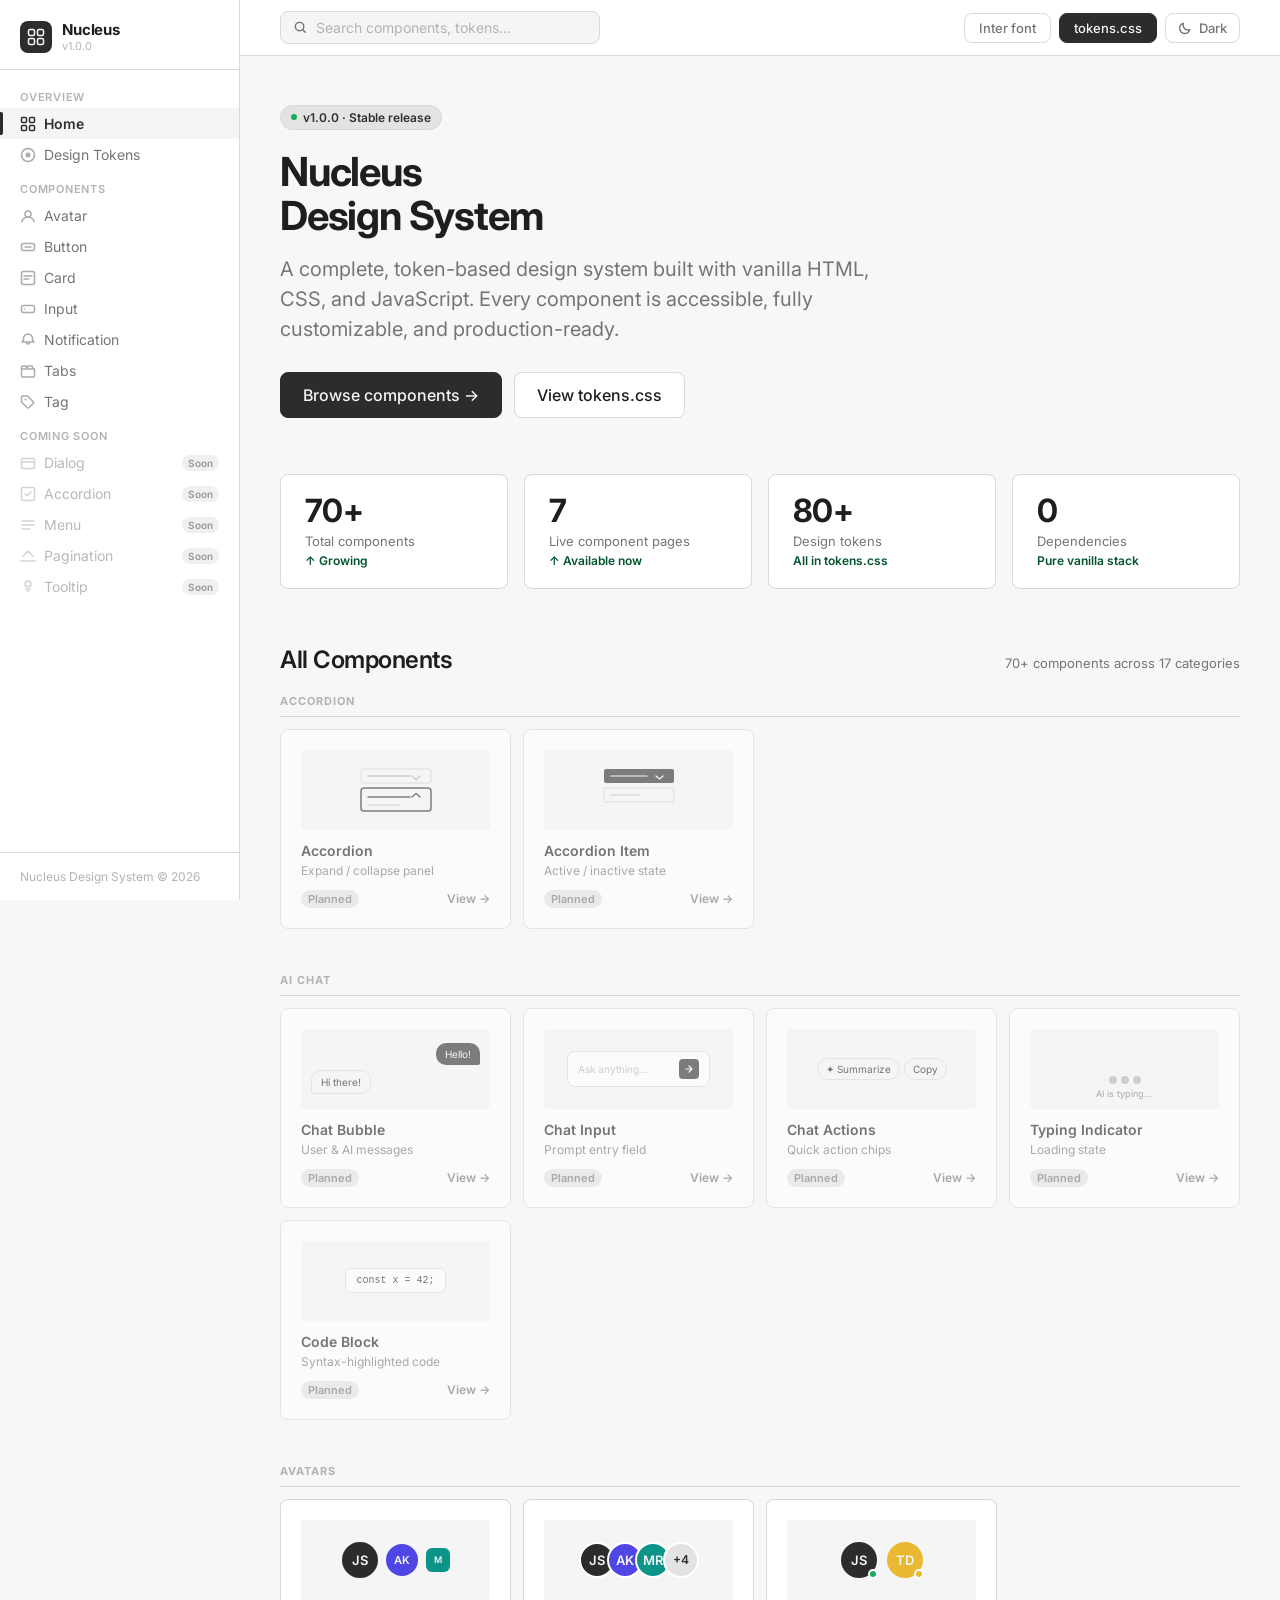
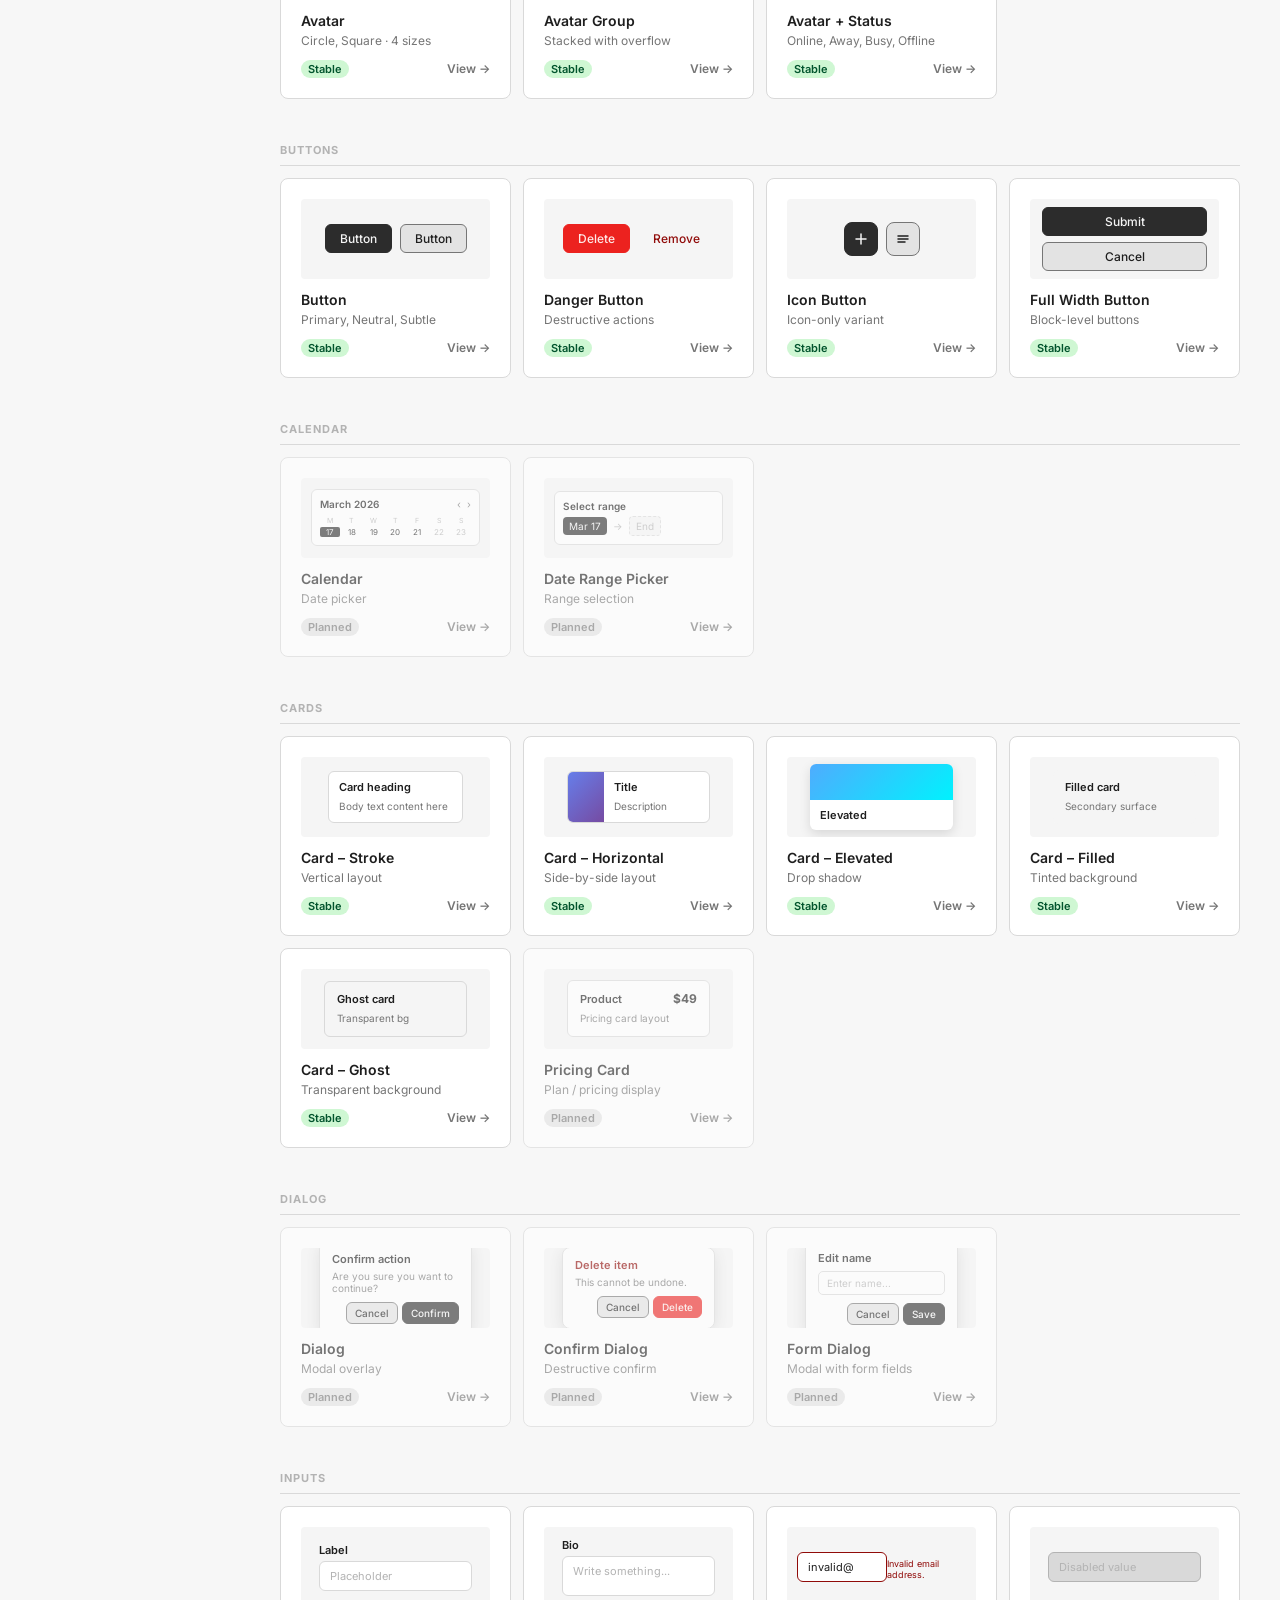
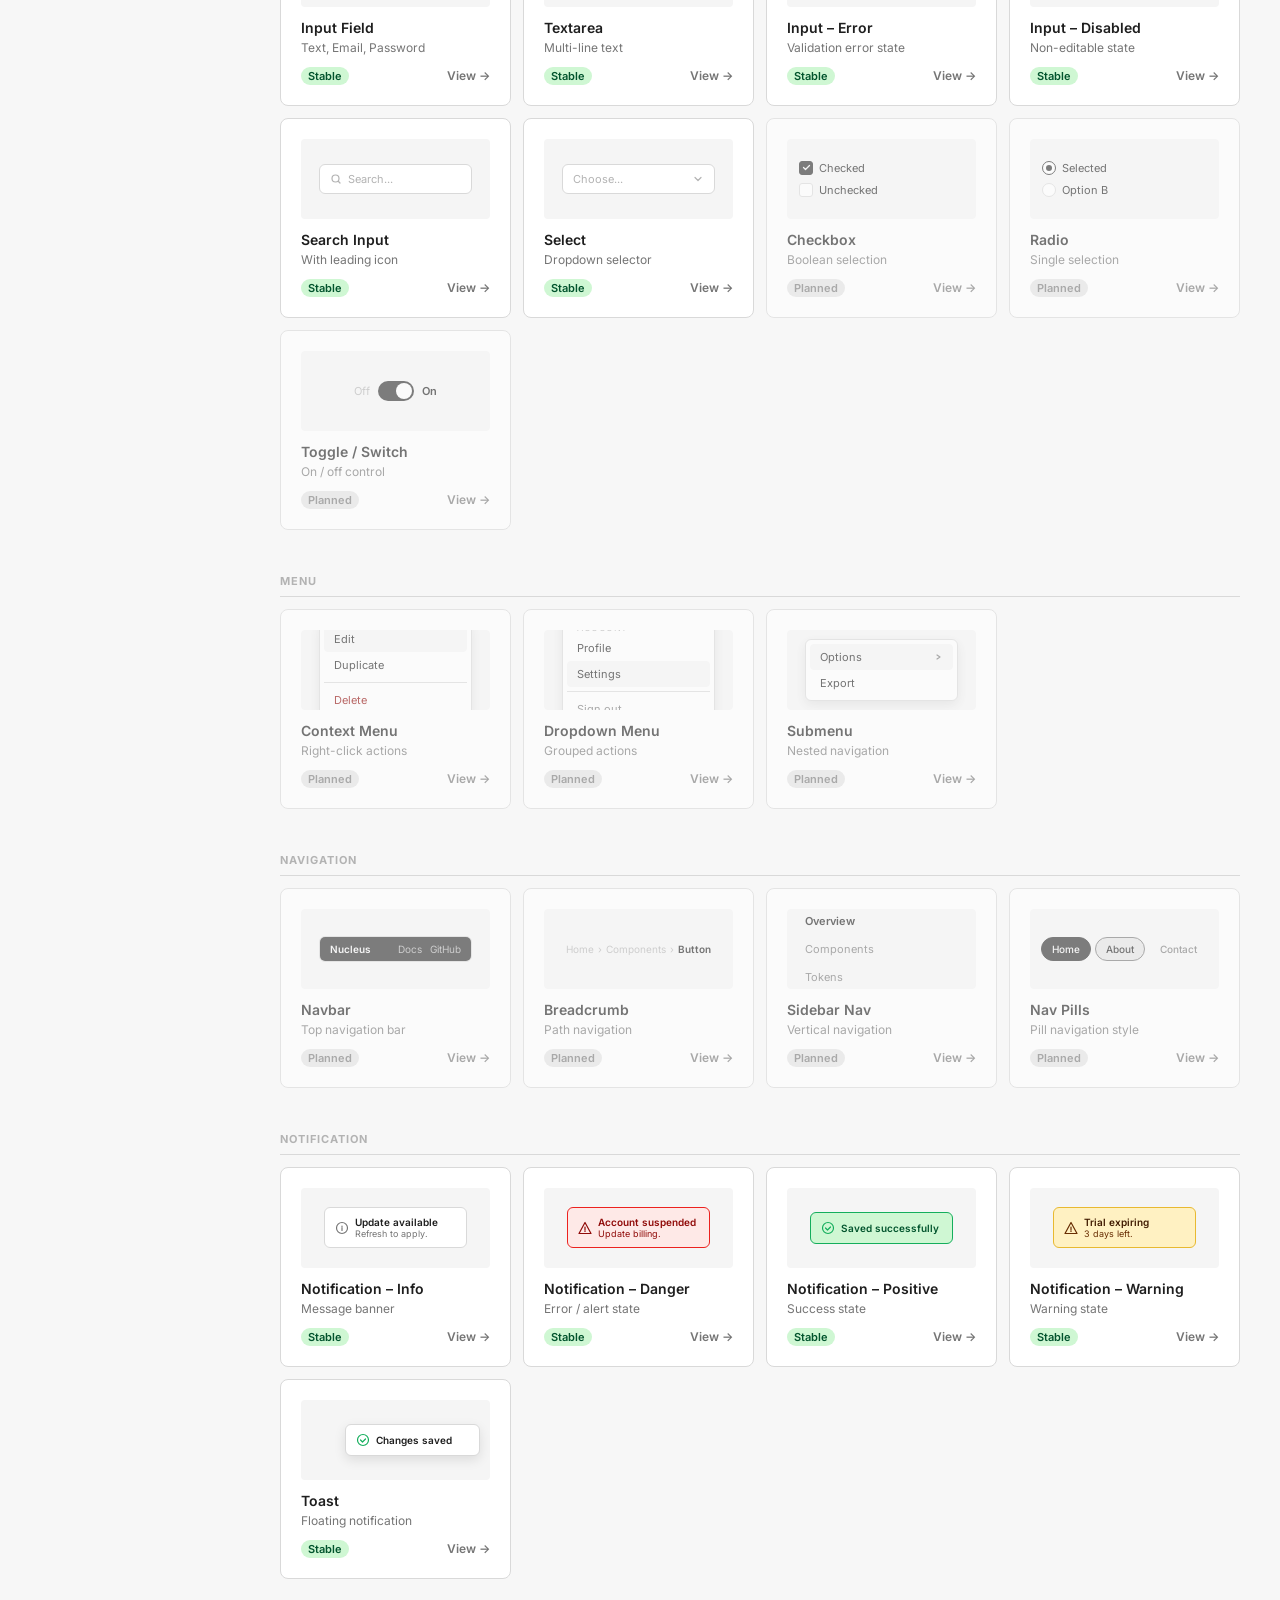
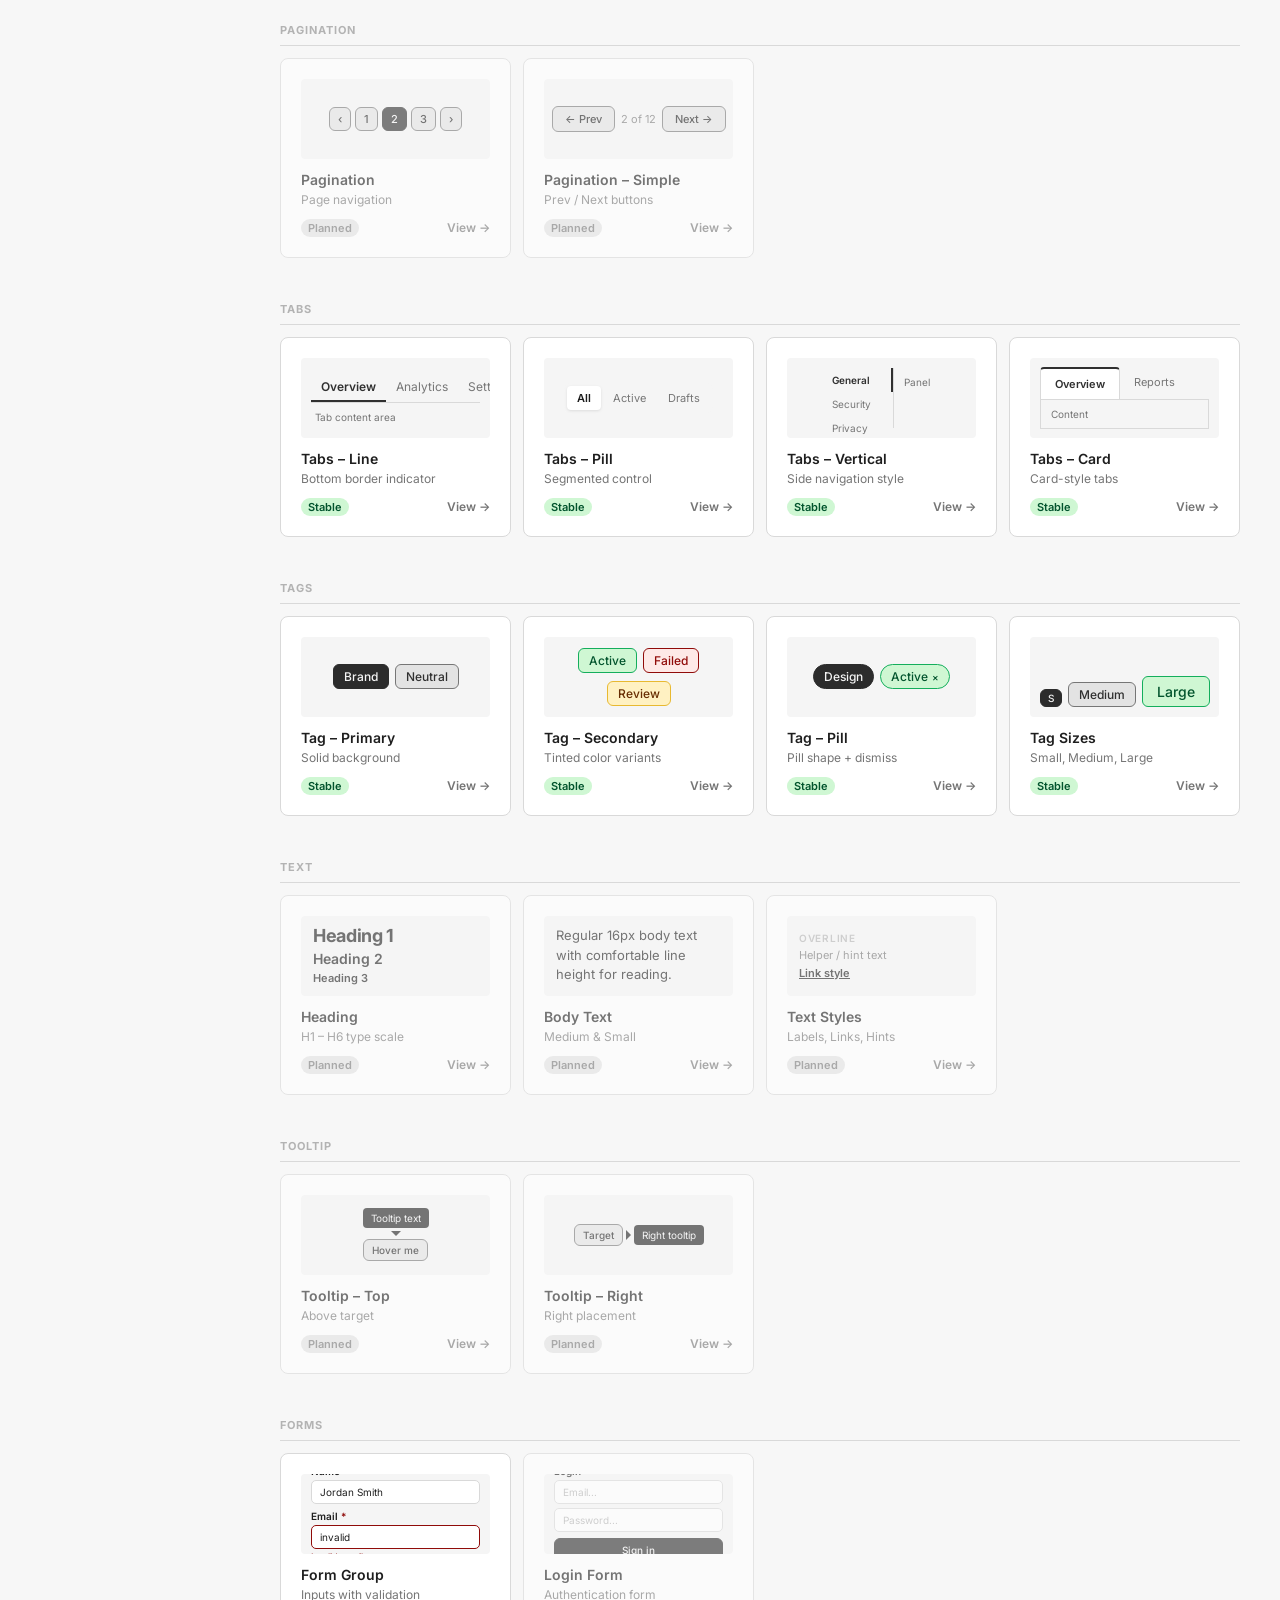
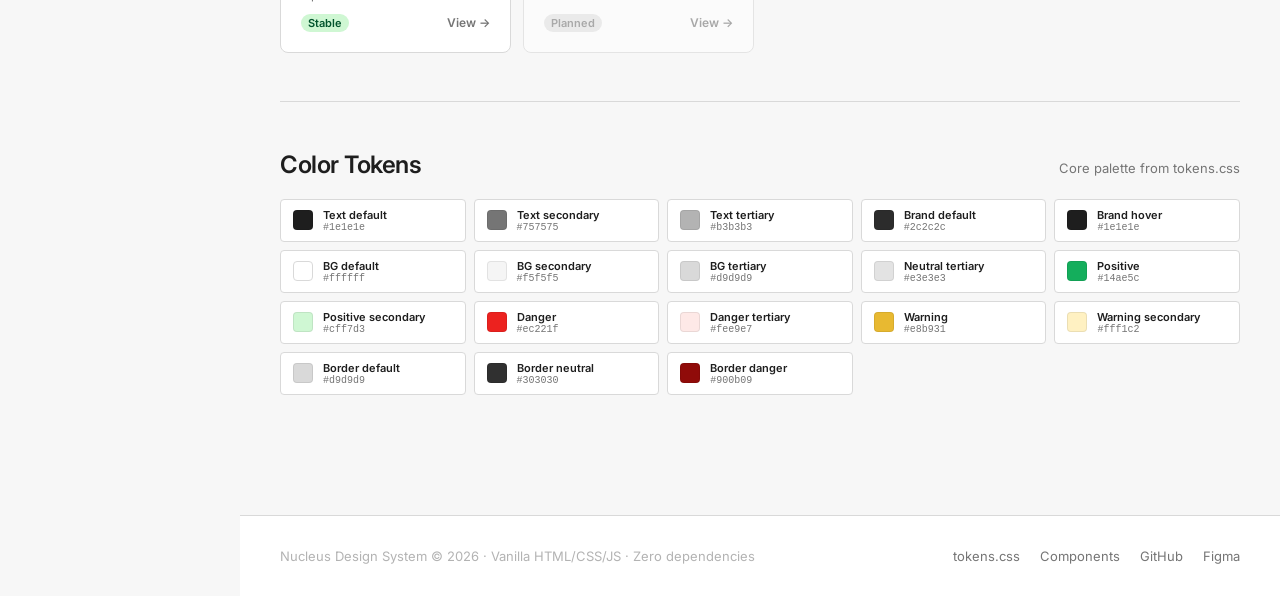
==== commit 5197f933: "Add light/dark mode toggle to index Moon/sun icon button in topbar switches between light and dark t" ====
--- a/index.html
+++ b/index.html
@@ -195,6 +195,52 @@
 
     .divider { border: none; border-top: 1px solid var(--sds-color-border-default-default); margin: 48px 0; }
     .pin { padding: 10px; }
+
+    /* ── DARK MODE ── */
+    [data-theme="dark"] {
+      --sds-color-text-default-default: #f0f0f0;
+      --sds-color-text-default-secondary: #a0a0a0;
+      --sds-color-text-default-tertiary: #606060;
+      --sds-color-text-neutral-default: #d4d4d4;
+      --sds-color-text-neutral-tertiary: #707070;
+      --sds-color-text-brand-on-brand: #f5f5f5;
+      --sds-color-background-default-default: #141414;
+      --sds-color-background-default-default-hover: #1e1e1e;
+      --sds-color-background-default-secondary: #1e1e1e;
+      --sds-color-background-default-secondary-hover: #282828;
+      --sds-color-background-default-tertiary: #2c2c2c;
+      --sds-color-background-neutral-tertiary: #2a2a2a;
+      --sds-color-background-neutral-tertiary-hover: #333;
+      --sds-color-background-brand-default: #e0e0e0;
+      --sds-color-background-brand-hover: #f0f0f0;
+      --sds-color-background-brand-tertiary: #222;
+      --sds-color-border-default-default: #2c2c2c;
+      --sds-color-border-default-secondary: #444;
+      --sds-color-border-neutral-secondary: #555;
+      --sds-color-border-neutral-tertiary: #3a3a3a;
+      --sds-color-border-brand-default: #e0e0e0;
+      --sds-color-icon-default-default: #d0d0d0;
+      background: #0e0e0e;
+      color-scheme: dark;
+    }
+
+    /* ── THEME TOGGLE ── */
+    .theme-toggle {
+      display: inline-flex; align-items: center; gap: 7px;
+      padding: 6px 12px; border-radius: var(--sds-size-radius-200);
+      border: 1px solid var(--sds-color-border-default-default);
+      background: transparent; cursor: pointer;
+      font-family: var(--sds-typography-body-font-family);
+      font-size: 13px; font-weight: 500;
+      color: var(--sds-color-text-default-secondary);
+      transition: background 0.15s, color 0.15s;
+    }
+    .theme-toggle:hover { background: var(--sds-color-background-default-secondary); color: var(--sds-color-text-default-default); }
+    .theme-toggle svg { width: 14px; height: 14px; flex-shrink: 0; }
+    .theme-toggle .icon-sun { display: none; }
+    .theme-toggle .icon-moon { display: block; }
+    [data-theme="dark"] .theme-toggle .icon-sun { display: block; }
+    [data-theme="dark"] .theme-toggle .icon-moon { display: none; }
   </style>
 </head>
 <body>
@@ -301,6 +347,18 @@
       <div class="topbar__actions">
         <a href="https://fonts.google.com/specimen/Inter" target="_blank" class="topbar__btn topbar__btn--ghost">Inter font</a>
         <a href="./tokens.css" target="_blank" class="topbar__btn topbar__btn--primary">tokens.css</a>
+        <button class="theme-toggle" id="theme-toggle" aria-label="Toggle dark mode">
+          <!-- Moon (shown in light mode) -->
+          <svg class="icon-moon" viewBox="0 0 16 16" fill="none" xmlns="http://www.w3.org/2000/svg">
+            <path d="M13.5 10A6 6 0 0 1 6 2.5a6 6 0 1 0 7.5 7.5Z" stroke="currentColor" stroke-width="1.5" stroke-linejoin="round"/>
+          </svg>
+          <!-- Sun (shown in dark mode) -->
+          <svg class="icon-sun" viewBox="0 0 16 16" fill="none" xmlns="http://www.w3.org/2000/svg">
+            <circle cx="8" cy="8" r="3" stroke="currentColor" stroke-width="1.5"/>
+            <path d="M8 1v1.5M8 13.5V15M1 8h1.5M13.5 8H15M3.05 3.05l1.06 1.06M11.89 11.89l1.06 1.06M3.05 12.95l1.06-1.06M11.89 4.11l1.06-1.06" stroke="currentColor" stroke-width="1.5" stroke-linecap="round"/>
+          </svg>
+          <span id="theme-label">Dark</span>
+        </button>
       </div>
     </header>
 
@@ -1122,6 +1180,25 @@
       }
     });
   }
+
+  // ── Dark mode toggle ──
+  var root = document.documentElement;
+  var btn = document.getElementById('theme-toggle');
+  var label = document.getElementById('theme-label');
+  var saved = localStorage.getItem('nucleus-theme');
+  if (saved) {
+    root.setAttribute('data-theme', saved);
+    label.textContent = saved === 'dark' ? 'Light' : 'Dark';
+  }
+  if (btn) {
+    btn.addEventListener('click', function() {
+      var isDark = root.getAttribute('data-theme') === 'dark';
+      var next = isDark ? 'light' : 'dark';
+      root.setAttribute('data-theme', next);
+      label.textContent = next === 'dark' ? 'Light' : 'Dark';
+      localStorage.setItem('nucleus-theme', next);
+    });
+  }
 </script>
 </body>
 </html>
